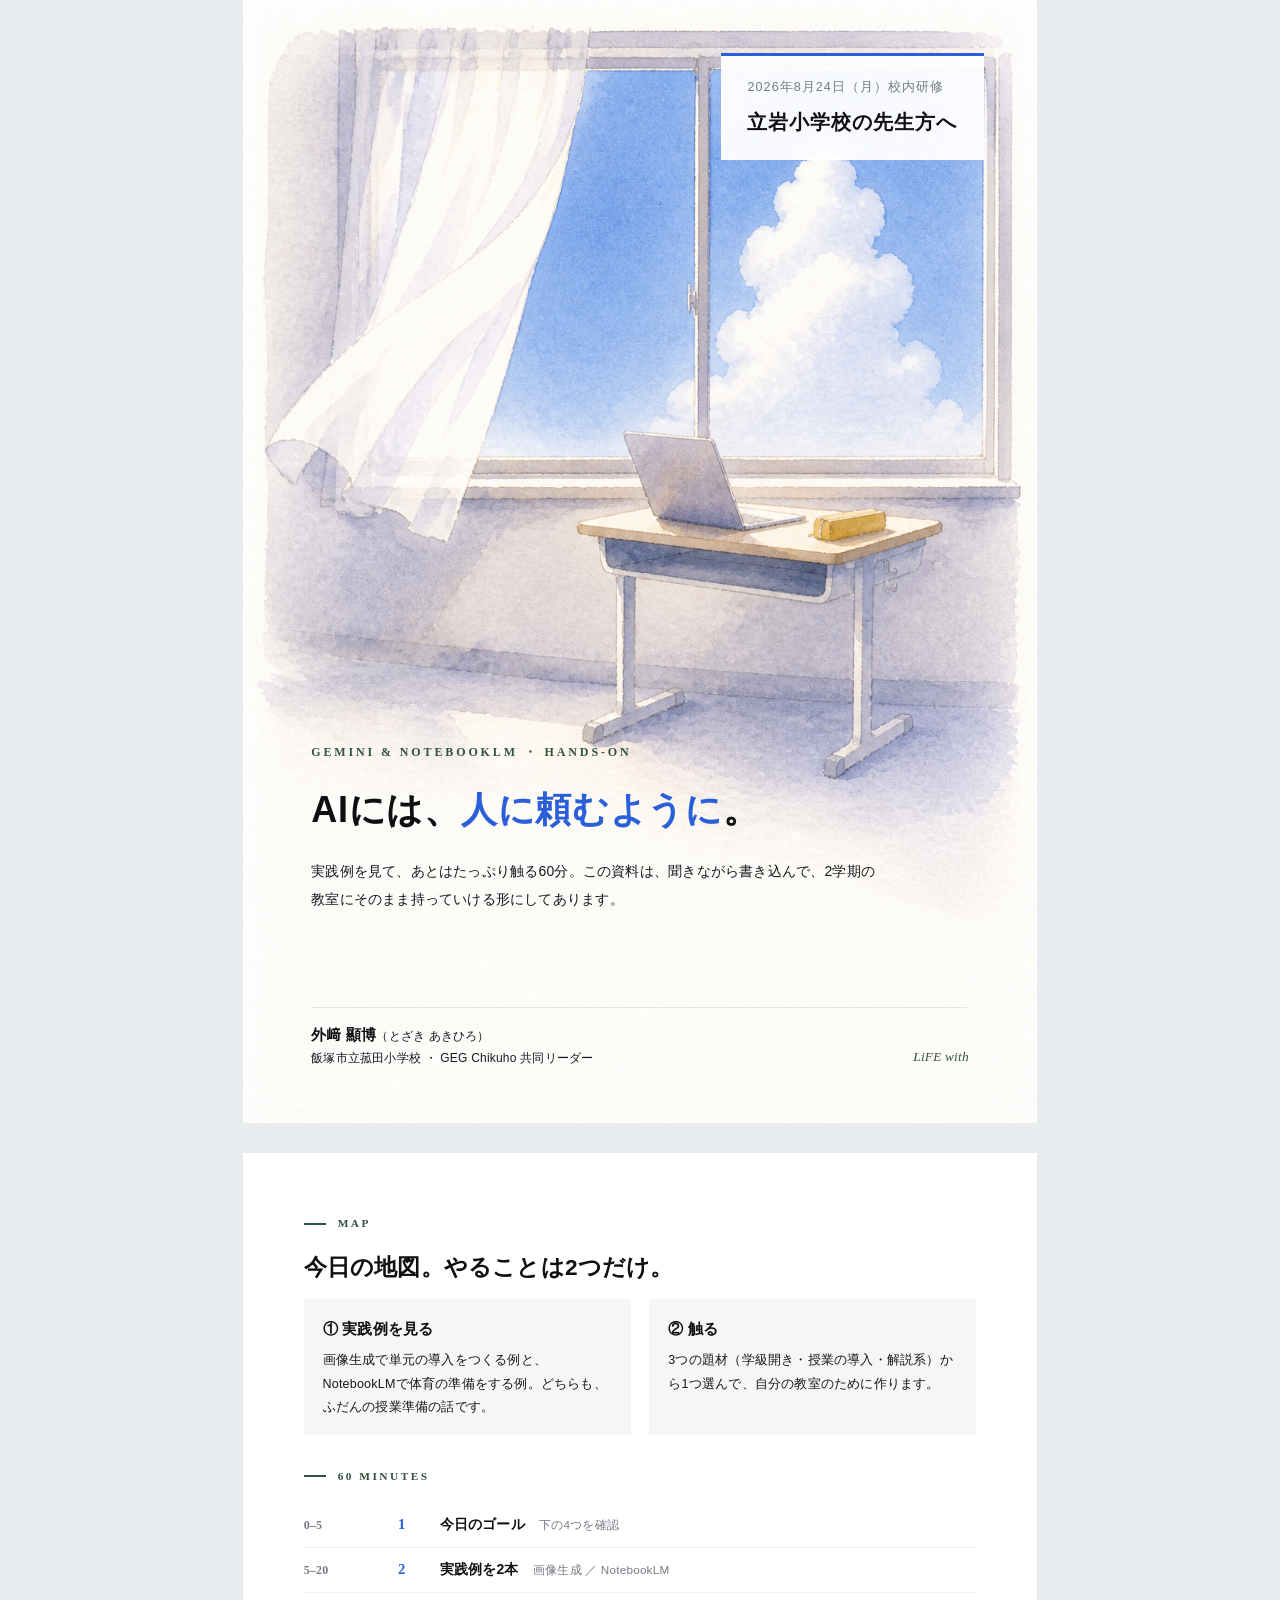
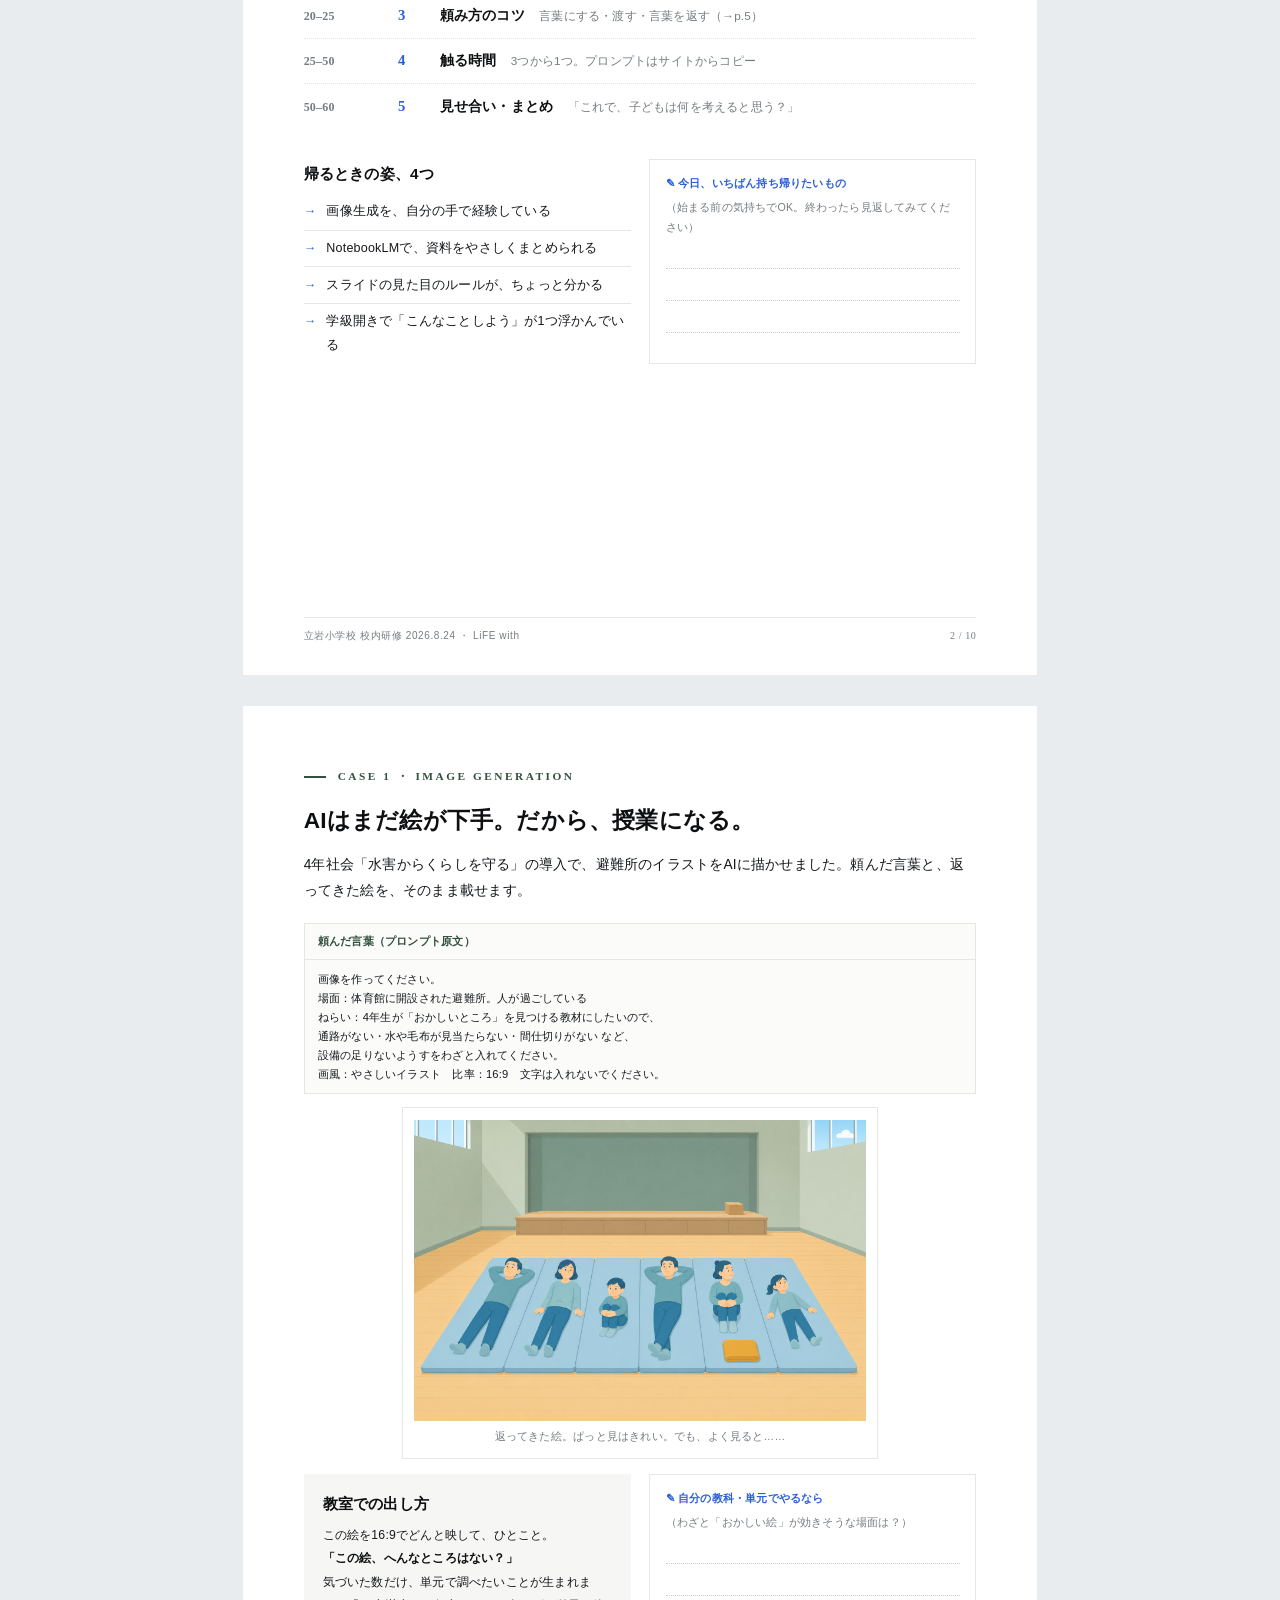
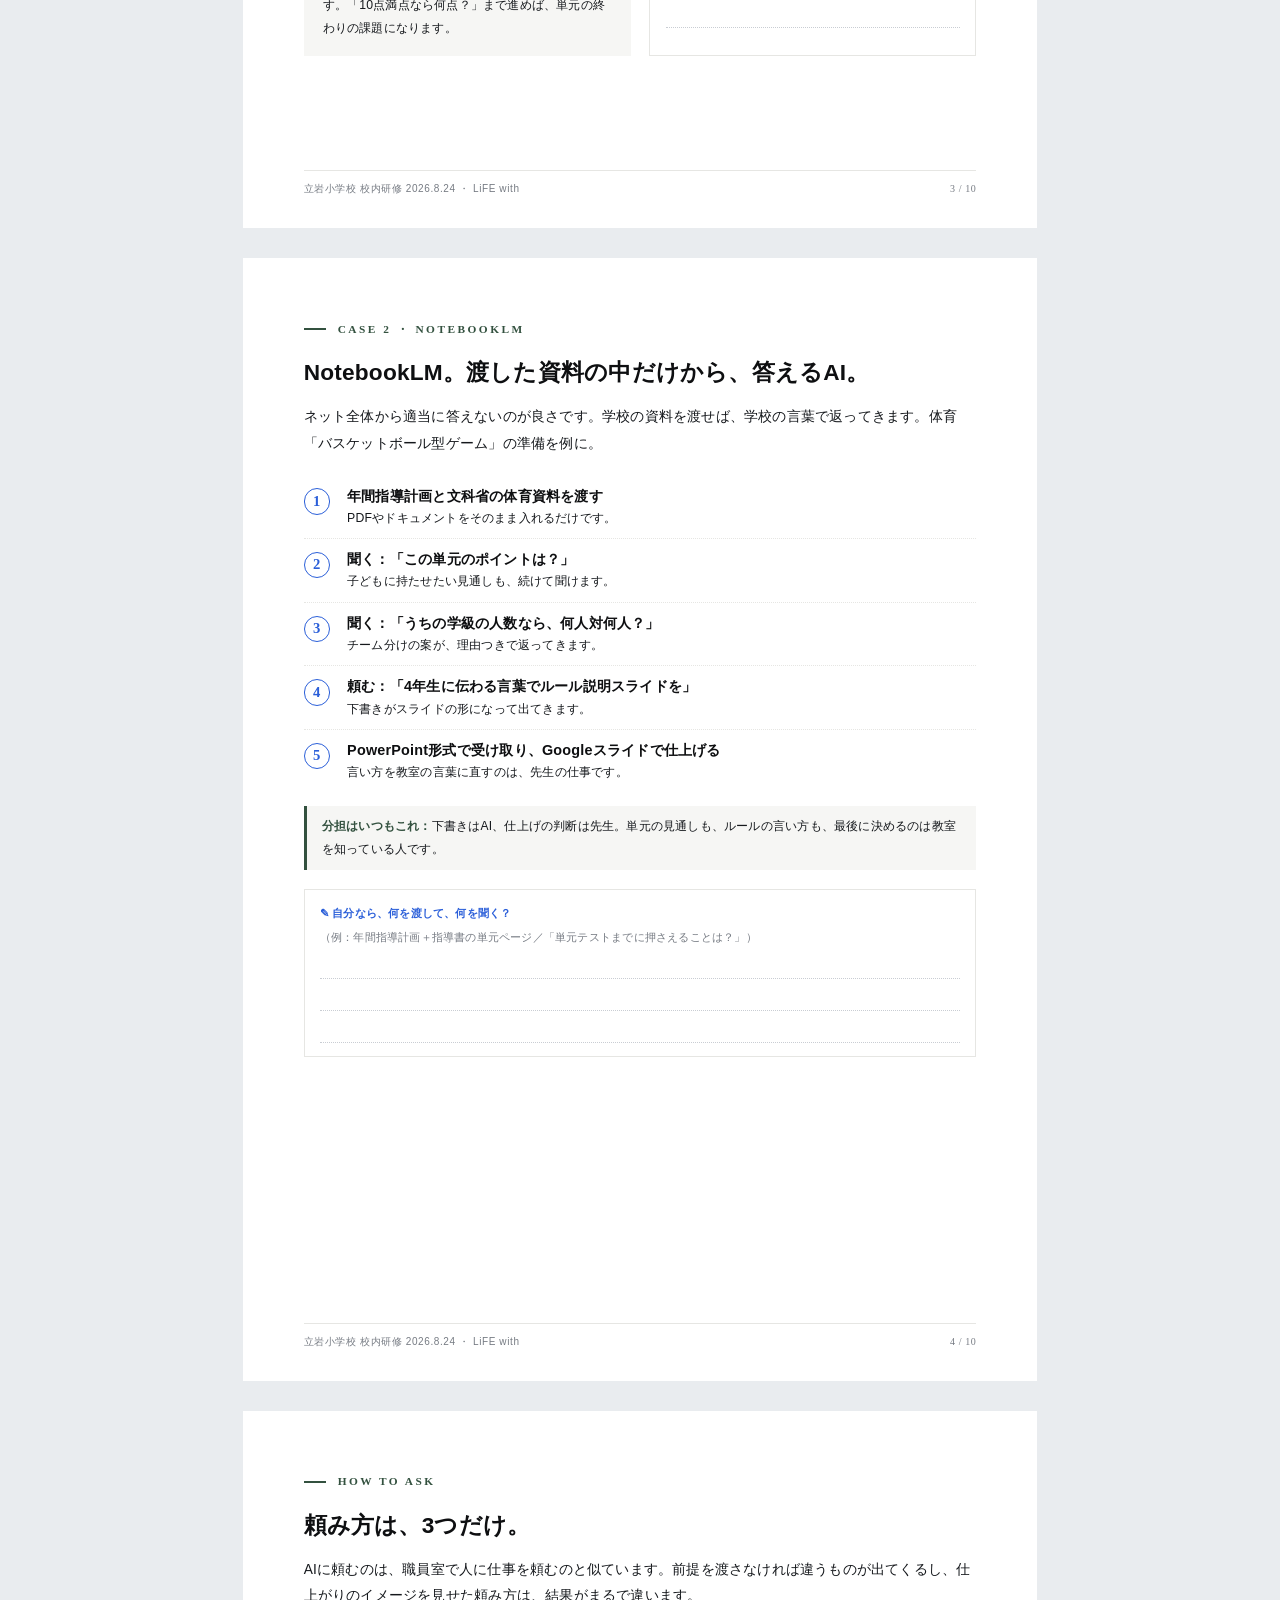
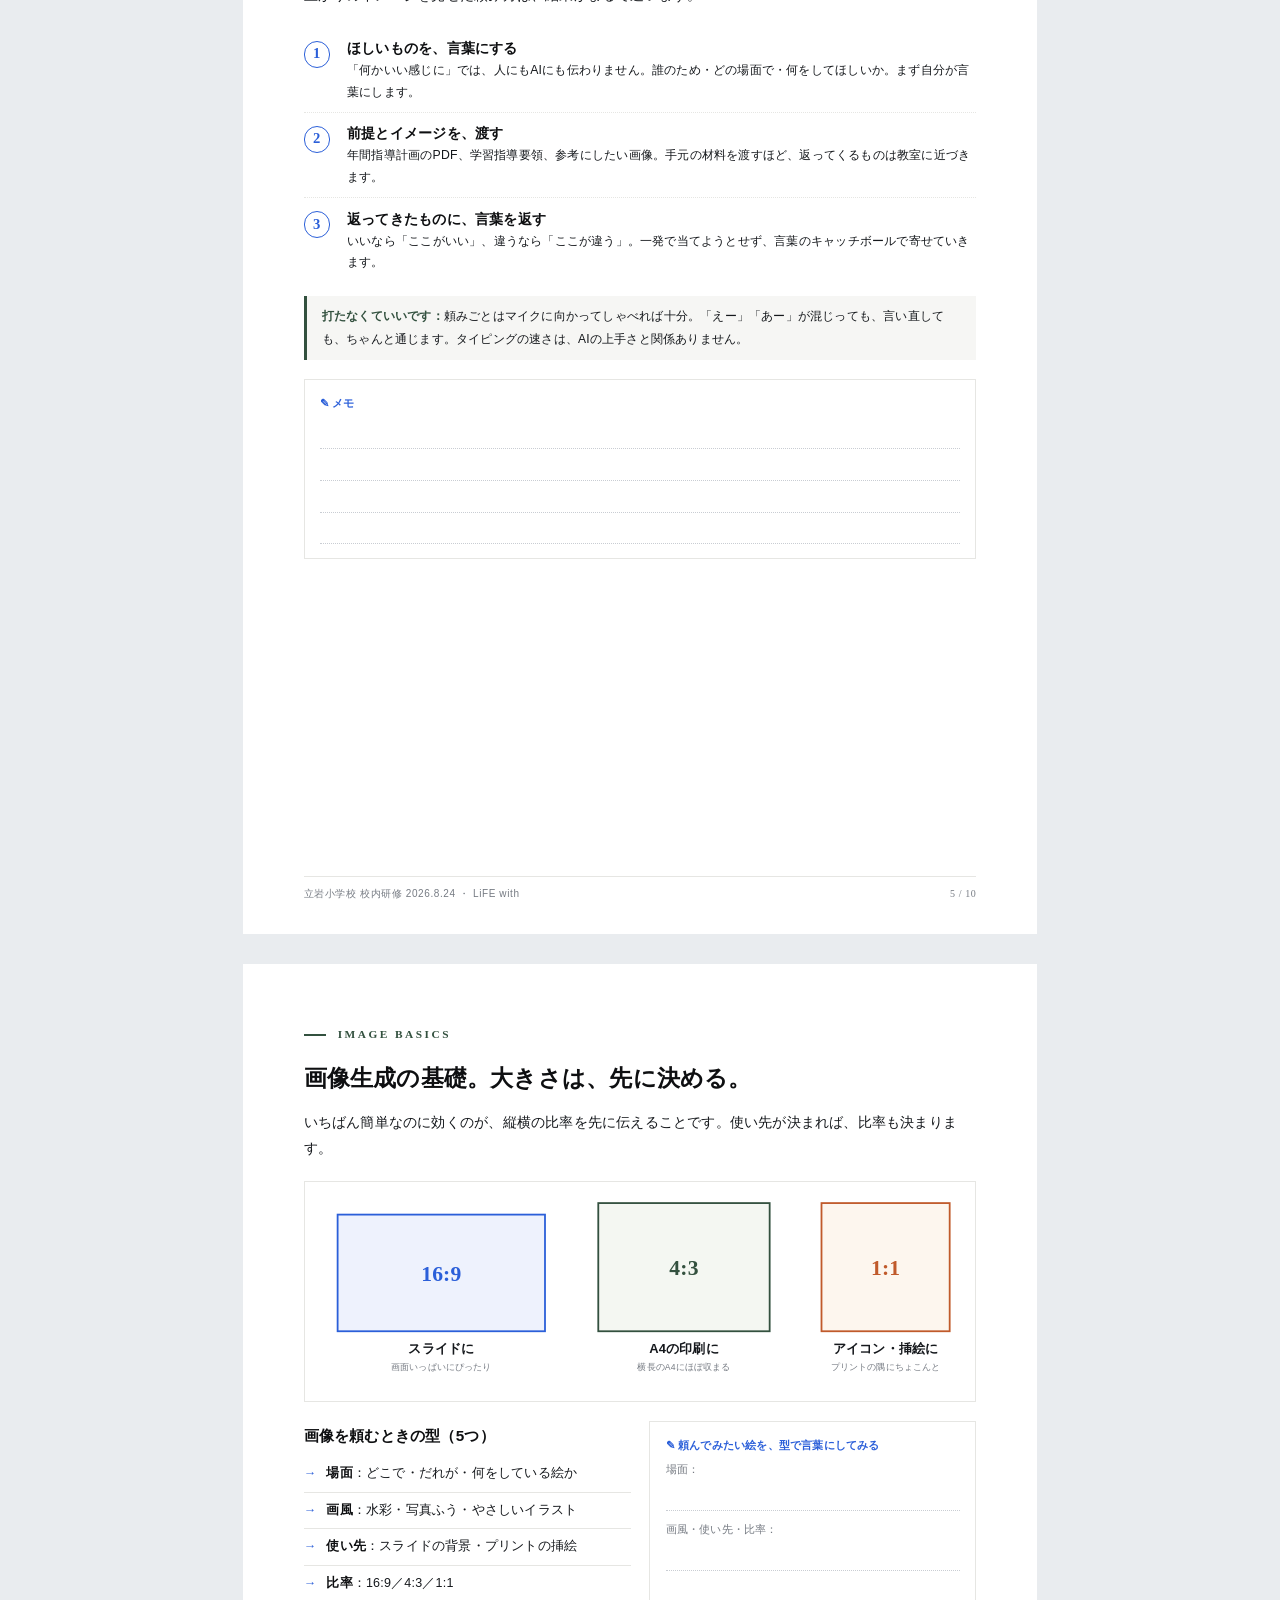
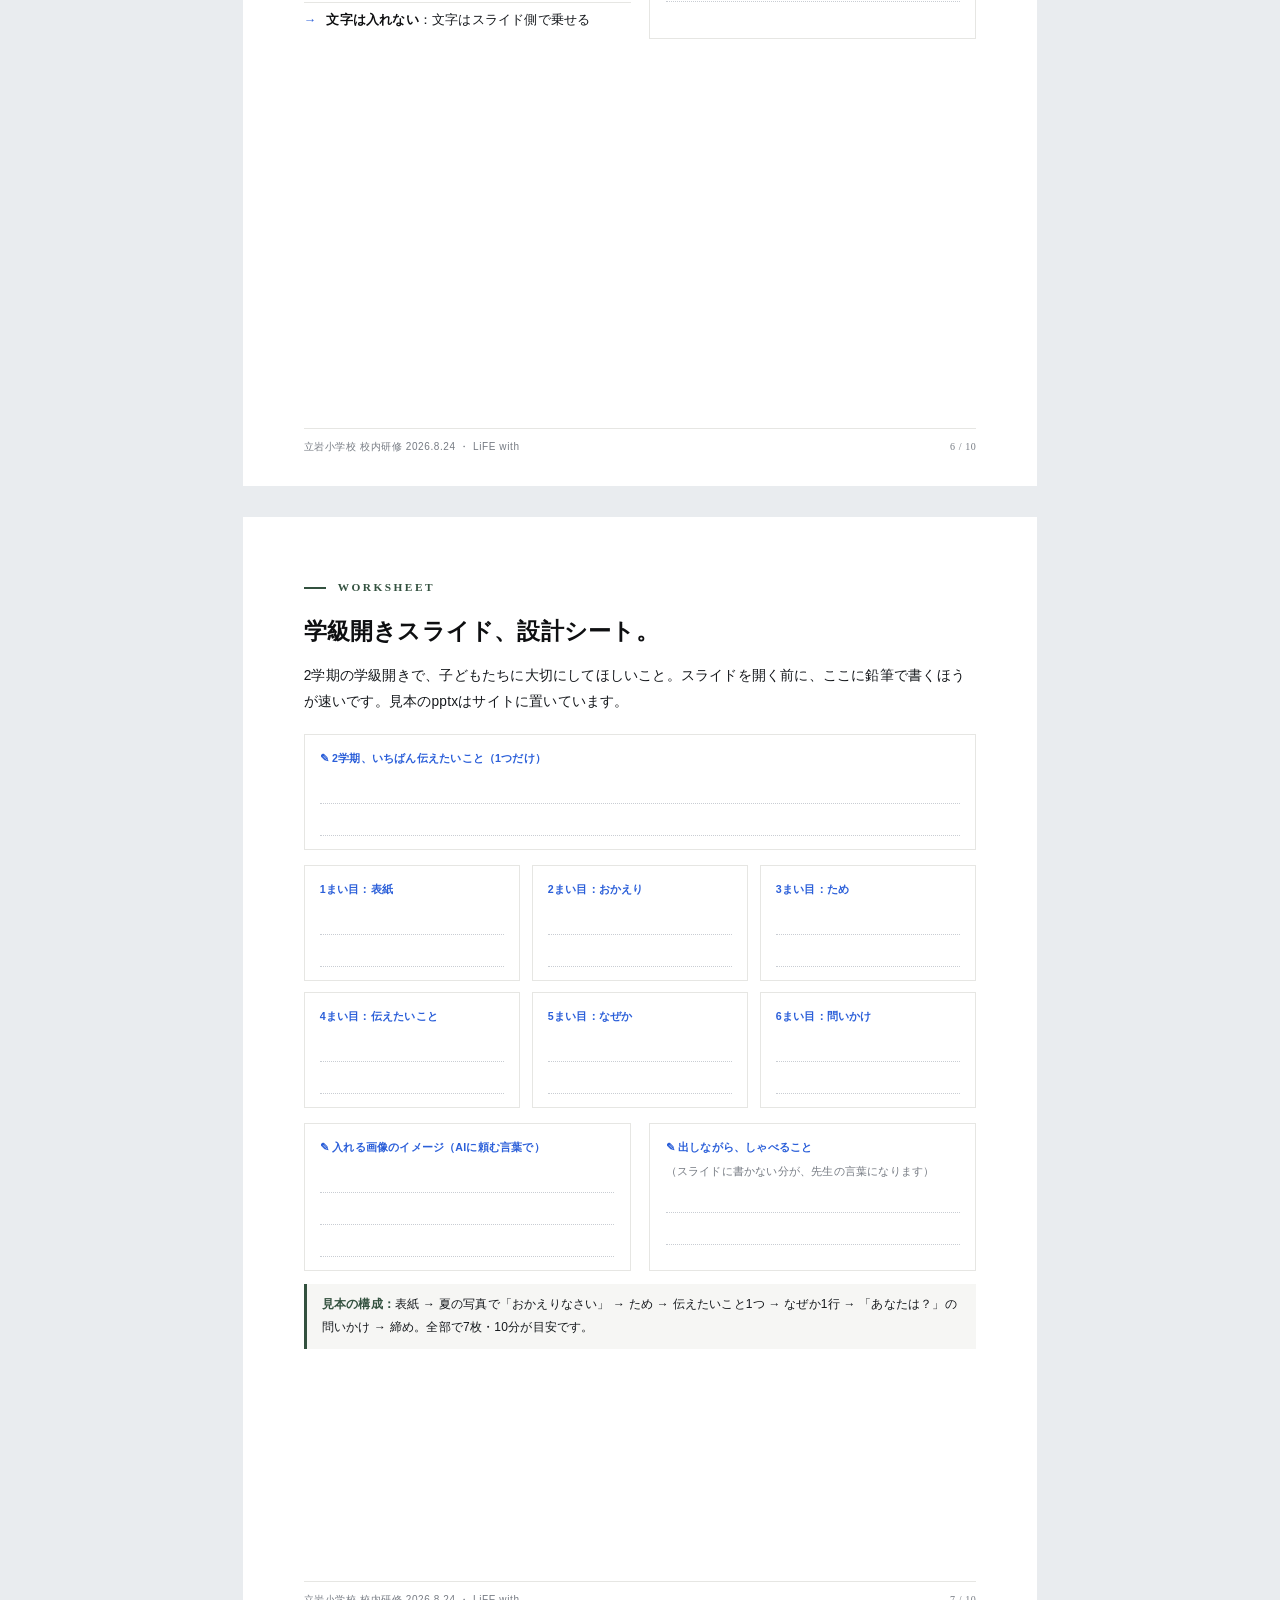
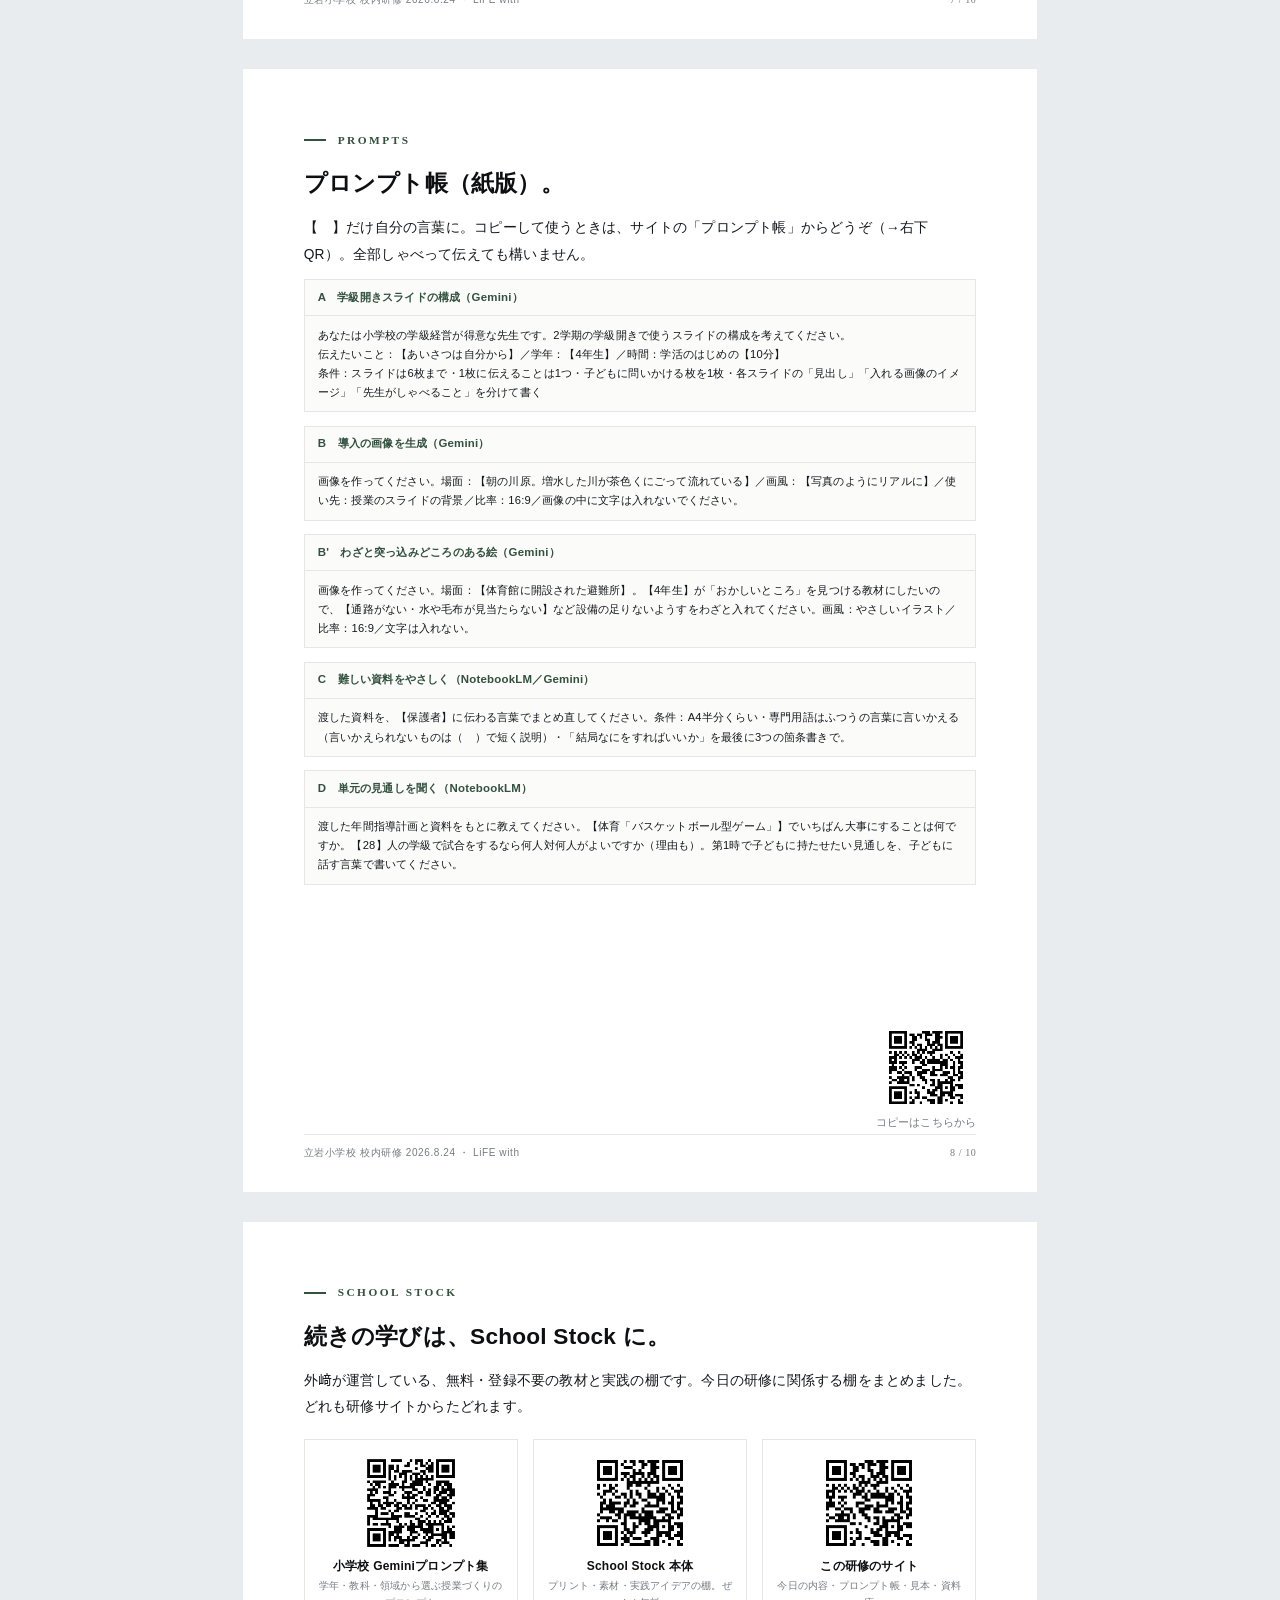
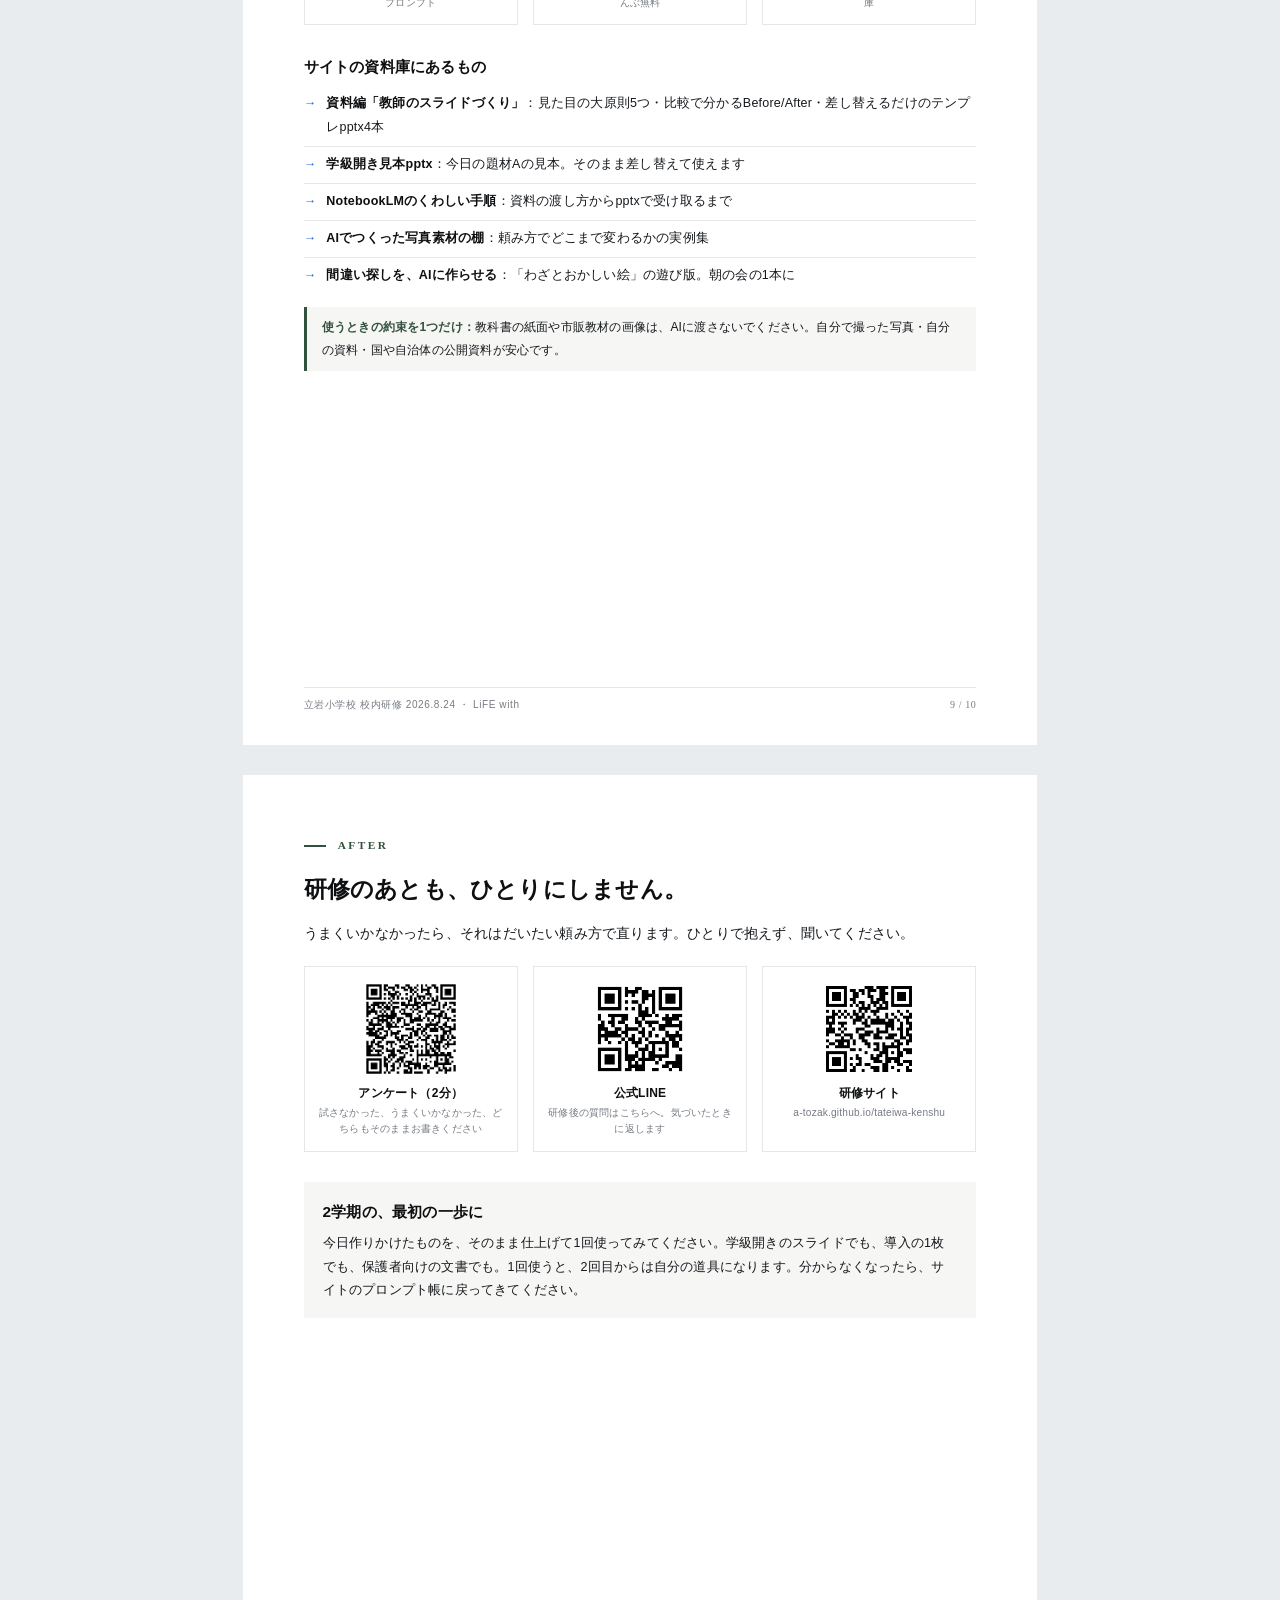
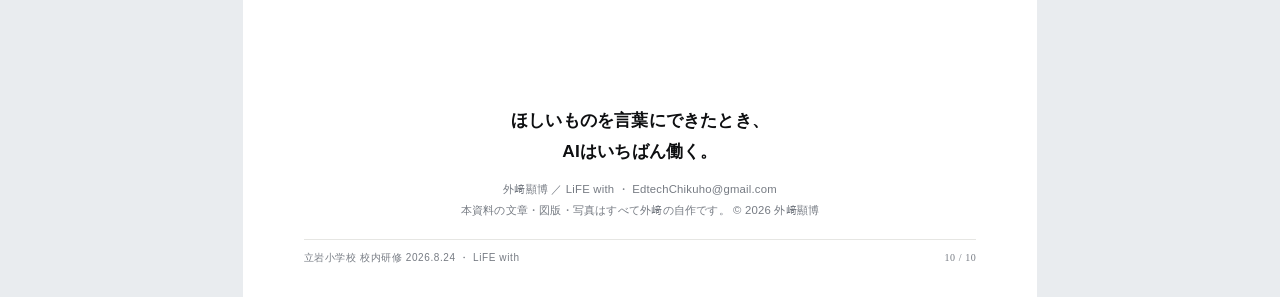
==== handout/index.html @ 6e24cf2b "8/24研修版に全面改訂：AIには人に頼むように（画像生成・NotebookLM・プロンプト帳・配布資料A4×10p・投影スライド。旧スライドづくり本編はslides/へ温存） Co-Authored" ====
<!doctype html>
<html lang="ja">
<head>
<meta charset="utf-8">
<title>配布資料｜立岩小学校 校内研修 2026.8.24</title>
<style>
/* 立岩小 8/24 研修 配布資料（A4縦・10p・カラー・書き込み型）
   トーン＝研修サイトと同じ（白・墨・青#2b5fd9・苔#33513f・Georgiaキッカー） */
:root{
  --ink:#15181c; --black:#0e0f11; --paper:#ffffff; --wash:#f6f6f4;
  --line:#e6e6e3; --sub:#767b83; --accent:#2b5fd9; --moss:#33513f; --ng:#c05a2b;
  --font-ja:"Hiragino Sans","Hiragino Kaku Gothic ProN","Noto Sans JP",sans-serif;
  --font-en:Georgia,"Times New Roman",serif;
}
*{margin:0;padding:0;box-sizing:border-box}
@page{ size:A4 portrait; margin:0 }
html,body{ background:#e9ecef }
body{ font-family:var(--font-ja); color:var(--ink); font-size:10.3pt; line-height:1.9;
  letter-spacing:.015em; -webkit-print-color-adjust:exact; print-color-adjust:exact }
img{display:block; max-width:100%}
.page{ width:210mm; height:297mm; background:var(--paper); position:relative; overflow:hidden;
  padding:16mm 16mm 18mm; margin:0 auto 8mm; page-break-after:always; break-after:page }
.page:last-child{ page-break-after:auto; margin-bottom:0 }
@media print{ html,body{background:#fff} .page{margin:0} }

.kicker{ font-family:var(--font-en); font-size:8.5pt; letter-spacing:.22em; text-transform:uppercase;
  color:var(--moss); font-weight:700; margin-bottom:4mm; display:flex; align-items:center; gap:3mm }
.kicker::before{ content:""; width:6mm; height:2px; background:var(--moss) }
h2{ font-size:17pt; line-height:1.5; color:var(--black); font-weight:800; margin-bottom:4mm }
h3{ font-size:11.5pt; color:var(--black); font-weight:800; margin-bottom:1.5mm }
.lead{ font-size:10.3pt; margin-bottom:5mm }
strong{ color:var(--black) }
.note{ font-size:8.2pt; color:var(--sub); line-height:1.7 }
.foot{ position:absolute; left:16mm; right:16mm; bottom:8mm; display:flex; justify-content:space-between;
  font-size:7.5pt; color:var(--sub); letter-spacing:.06em; border-top:1px solid var(--line); padding-top:2mm }
.foot .pno{ font-family:var(--font-en) }

.card{ background:var(--wash); padding:4mm 5mm }
.card.white{ background:#fff; border:1px solid var(--line) }
.grid2{ display:grid; grid-template-columns:1fr 1fr; gap:5mm }

/* 番号つき行 */
.mn{ display:grid; grid-template-columns:8mm 1fr; gap:3.5mm; padding:2.4mm 0; align-items:start }
.mn+.mn{ border-top:1px dotted var(--line) }
.mn .no{ font-family:var(--font-en); font-weight:700; font-size:11pt; color:var(--accent);
  border:1.5px solid var(--accent); border-radius:50%; width:7mm; height:7mm;
  display:flex; align-items:center; justify-content:center; margin-top:1mm }
.mn .ttl{ font-weight:800; font-size:10.8pt; color:var(--black); line-height:1.6 }
.mn p{ font-size:9.2pt; line-height:1.75 }

/* 書き込み欄 */
.write{ border:1.5px solid var(--line); background:#fff; padding:3.5mm 4mm; position:relative }
.write .wl{ font-size:8pt; font-weight:700; color:var(--accent); margin-bottom:1mm }
.write .lines{ display:block }
.write .lines i{ display:block; height:8.4mm; border-bottom:1px dotted #c9cdd3 }
.pencil{ font-size:8pt; color:var(--sub) }

/* 表紙 */
.cover{ padding:0 }
.cover .art{ position:absolute; top:0; left:0; width:210mm; height:297mm; object-fit:cover; object-position:top }
.cover .to{ position:absolute; top:14mm; right:14mm; background:rgba(255,255,255,.94);
  padding:5mm 7mm; border-top:3px solid var(--accent); text-align:left }
.cover .to .d{ font-size:9.5pt; color:var(--sub); letter-spacing:.08em }
.cover .to .n{ font-size:15pt; font-weight:800; color:var(--black); letter-spacing:.05em; margin-top:1mm }
.cover .body{ position:absolute; left:18mm; right:18mm; top:196mm }
.cover .cap{ font-family:var(--font-en); font-size:9pt; letter-spacing:.24em; text-transform:uppercase;
  color:var(--moss); font-weight:700; margin-bottom:5mm }
.cover h1{ font-size:27pt; line-height:1.55; font-weight:800; color:var(--black); letter-spacing:.02em }
.cover h1 .hl{ color:var(--accent) }
.cover .sub{ margin-top:5mm; font-size:10.5pt; line-height:2.0; max-width:150mm }
.cover .issuer{ position:absolute; left:18mm; right:18mm; bottom:14mm; display:flex;
  justify-content:space-between; align-items:flex-end; border-top:1px solid var(--line); padding-top:3.5mm }
.cover .issuer .who{ font-size:9pt; line-height:1.8 }
.cover .issuer .who b{ font-size:11pt; color:var(--black) }
.cover .issuer .lw{ font-family:var(--font-en); font-style:italic; color:var(--moss); font-size:10pt }

/* 進行表 */
.timeline{ margin-top:4mm }
.tl{ display:grid; grid-template-columns:22mm 8mm 1fr; gap:3mm; padding:2.2mm 0; align-items:baseline }
.tl+.tl{ border-top:1px dotted var(--line) }
.tl .t{ font-family:var(--font-en); font-size:9pt; color:var(--sub); font-weight:700 }
.tl .n{ font-family:var(--font-en); font-size:11pt; color:var(--accent); font-weight:700 }
.tl .b .h{ font-weight:800; font-size:10.5pt; color:var(--black) }
.tl .b .s{ font-size:8.8pt; color:var(--sub) }

/* プロンプト（紙版） */
.pr{ border:1px solid var(--line); background:#fbfbfa; margin-bottom:3.5mm }
.pr .ph{ padding:1.8mm 3.5mm; border-bottom:1px solid var(--line); font-size:8.6pt; font-weight:800; color:var(--moss) }
.pr pre{ font-family:var(--font-ja); font-size:8.4pt; line-height:1.7; padding:2.5mm 3.5mm;
  white-space:pre-wrap; word-break:break-word; color:var(--ink) }

/* QRカード */
.qrgrid{ display:grid; grid-template-columns:repeat(3,1fr); gap:4mm }
.qr{ border:1px solid var(--line); padding:3.5mm; text-align:center }
.qr img{ width:26mm; height:26mm; margin:0 auto 1.5mm }
.qr .t{ font-weight:800; font-size:9pt; color:var(--black); line-height:1.5 }
.qr .s{ font-size:7.6pt; color:var(--sub); line-height:1.6; margin-top:.8mm }
.qr .u{ font-size:6.6pt; color:#9aa2ab; margin-top:1mm; word-break:break-all; letter-spacing:0 }

/* 図版枠 */
.fig{ border:1px solid var(--line); padding:3mm; background:#fff }
.fig img{ width:100% }
.fig .cap{ font-size:8pt; color:var(--sub); margin-top:1.5mm; text-align:center }
.tip{ margin-top:3.5mm; padding:2.5mm 4mm; background:var(--wash); border-left:3px solid var(--moss); font-size:9pt }
.tip b{ color:var(--moss) }
ul.uses{ list-style:none; margin-top:1mm }
ul.uses li{ padding:1.6mm 0 1.6mm 6mm; position:relative; font-size:9.4pt; border-bottom:1px solid var(--line) }
ul.uses li:last-child{ border-bottom:none }
ul.uses li::before{ content:"→"; position:absolute; left:0; color:var(--accent); font-weight:700 }
</style>
</head>
<body>

<!-- ===== p1 表紙 ===== -->
<div class="page cover">
  <img class="art" src="img/hyoshi_madobe_natsu.png" alt="">
  <div class="to">
    <div class="d">2026年8月24日（月）校内研修</div>
    <div class="n">立岩小学校の先生方へ</div>
  </div>
  <div class="body">
    <div class="cap">Gemini &amp; NotebookLM ・ Hands-on</div>
    <h1>AIには、<span class="hl">人に頼むように</span>。</h1>
    <p class="sub">実践例を見て、あとはたっぷり触る60分。この資料は、聞きながら書き込んで、2学期の教室にそのまま持っていける形にしてあります。</p>
  </div>
  <div class="issuer">
    <div class="who"><b>外﨑 顯博</b>（とざき あきひろ）<br>飯塚市立菰田小学校 ・ GEG Chikuho 共同リーダー</div>
    <div class="lw">LiFE with</div>
  </div>
</div>

<!-- ===== p2 今日の地図 ===== -->
<div class="page">
  <div class="kicker">Map</div>
  <h2>今日の地図。やることは2つだけ。</h2>
  <div class="grid2">
    <div class="card">
      <h3>① 実践例を見る</h3>
      <p style="font-size:9.4pt">画像生成で単元の導入をつくる例と、NotebookLMで体育の準備をする例。どちらも、ふだんの授業準備の話です。</p>
    </div>
    <div class="card">
      <h3>② 触る</h3>
      <p style="font-size:9.4pt">3つの題材（学級開き・授業の導入・解説系）から1つ選んで、自分の教室のために作ります。</p>
    </div>
  </div>

  <div class="kicker" style="margin-top:8mm">60 minutes</div>
  <div class="timeline">
    <div class="tl"><div class="t">0–5</div><div class="n">1</div><div class="b"><span class="h">今日のゴール</span>　<span class="s">下の4つを確認</span></div></div>
    <div class="tl"><div class="t">5–20</div><div class="n">2</div><div class="b"><span class="h">実践例を2本</span>　<span class="s">画像生成 ／ NotebookLM</span></div></div>
    <div class="tl"><div class="t">20–25</div><div class="n">3</div><div class="b"><span class="h">頼み方のコツ</span>　<span class="s">言葉にする・渡す・言葉を返す（→p.5）</span></div></div>
    <div class="tl"><div class="t">25–50</div><div class="n">4</div><div class="b"><span class="h">触る時間</span>　<span class="s">3つから1つ。プロンプトはサイトからコピー</span></div></div>
    <div class="tl"><div class="t">50–60</div><div class="n">5</div><div class="b"><span class="h">見せ合い・まとめ</span>　<span class="s">「これで、子どもは何を考えると思う？」</span></div></div>
  </div>

  <div class="grid2" style="margin-top:8mm">
    <div>
      <h3>帰るときの姿、4つ</h3>
      <ul class="uses">
        <li>画像生成を、自分の手で経験している</li>
        <li>NotebookLMで、資料をやさしくまとめられる</li>
        <li>スライドの見た目のルールが、ちょっと分かる</li>
        <li>学級開きで「こんなことしよう」が1つ浮かんでいる</li>
      </ul>
    </div>
    <div class="write">
      <div class="wl">✎ 今日、いちばん持ち帰りたいもの</div>
      <p class="pencil">（始まる前の気持ちでOK。終わったら見返してみてください）</p>
      <span class="lines"><i></i><i></i><i></i></span>
    </div>
  </div>
  <div class="foot"><span>立岩小学校 校内研修 2026.8.24 ・ LiFE with</span><span class="pno">2 / 10</span></div>
</div>

<!-- ===== p3 実践事例① ===== -->
<div class="page">
  <div class="kicker">Case 1 ・ Image generation</div>
  <h2>AIはまだ絵が下手。だから、授業になる。</h2>
  <p class="lead">4年社会「水害からくらしを守る」の導入で、避難所のイラストをAIに描かせました。頼んだ言葉と、返ってきた絵を、そのまま載せます。</p>

  <div class="pr">
    <div class="ph">頼んだ言葉（プロンプト原文）</div>
    <pre>画像を作ってください。
場面：体育館に開設された避難所。人が過ごしている
ねらい：4年生が「おかしいところ」を見つける教材にしたいので、
通路がない・水や毛布が見当たらない・間仕切りがない など、
設備の足りないようすをわざと入れてください。
画風：やさしいイラスト　比率：16:9　文字は入れないでください。</pre>
  </div>

  <div class="fig" style="max-width:126mm; margin:0 auto">
    <img src="img/hinanjo_demo.png" alt="設備の足りない避難所のイラスト">
    <div class="cap">返ってきた絵。ぱっと見はきれい。でも、よく見ると……</div>
  </div>

  <div class="grid2" style="margin-top:4mm">
    <div class="card">
      <h3>教室での出し方</h3>
      <p style="font-size:9.2pt">この絵を16:9でどんと映して、ひとこと。<br><strong>「この絵、へんなところはない？」</strong><br>気づいた数だけ、単元で調べたいことが生まれます。「10点満点なら何点？」まで進めば、単元の終わりの課題になります。</p>
    </div>
    <div class="write">
      <div class="wl">✎ 自分の教科・単元でやるなら</div>
      <p class="pencil">（わざと「おかしい絵」が効きそうな場面は？）</p>
      <span class="lines"><i></i><i></i><i></i></span>
    </div>
  </div>
  <div class="foot"><span>立岩小学校 校内研修 2026.8.24 ・ LiFE with</span><span class="pno">3 / 10</span></div>
</div>

<!-- ===== p4 実践事例② ===== -->
<div class="page">
  <div class="kicker">Case 2 ・ NotebookLM</div>
  <h2>NotebookLM。渡した資料の中だけから、答えるAI。</h2>
  <p class="lead">ネット全体から適当に答えないのが良さです。学校の資料を渡せば、学校の言葉で返ってきます。体育「バスケットボール型ゲーム」の準備を例に。</p>

  <div class="mn"><div class="no">1</div><div><div class="ttl">年間指導計画と文科省の体育資料を渡す</div><p>PDFやドキュメントをそのまま入れるだけです。</p></div></div>
  <div class="mn"><div class="no">2</div><div><div class="ttl">聞く：「この単元のポイントは？」</div><p>子どもに持たせたい見通しも、続けて聞けます。</p></div></div>
  <div class="mn"><div class="no">3</div><div><div class="ttl">聞く：「うちの学級の人数なら、何人対何人？」</div><p>チーム分けの案が、理由つきで返ってきます。</p></div></div>
  <div class="mn"><div class="no">4</div><div><div class="ttl">頼む：「4年生に伝わる言葉でルール説明スライドを」</div><p>下書きがスライドの形になって出てきます。</p></div></div>
  <div class="mn"><div class="no">5</div><div><div class="ttl">PowerPoint形式で受け取り、Googleスライドで仕上げる</div><p>言い方を教室の言葉に直すのは、先生の仕事です。</p></div></div>

  <div class="tip"><b>分担はいつもこれ：</b>下書きはAI、仕上げの判断は先生。単元の見通しも、ルールの言い方も、最後に決めるのは教室を知っている人です。</div>

  <div class="write" style="margin-top:5mm">
    <div class="wl">✎ 自分なら、何を渡して、何を聞く？</div>
    <p class="pencil">（例：年間指導計画＋指導書の単元ページ／「単元テストまでに押さえることは？」）</p>
    <span class="lines"><i></i><i></i><i></i></span>
  </div>
  <div class="foot"><span>立岩小学校 校内研修 2026.8.24 ・ LiFE with</span><span class="pno">4 / 10</span></div>
</div>

<!-- ===== p5 頼み方 ===== -->
<div class="page">
  <div class="kicker">How to ask</div>
  <h2>頼み方は、3つだけ。</h2>
  <p class="lead">AIに頼むのは、職員室で人に仕事を頼むのと似ています。前提を渡さなければ違うものが出てくるし、仕上がりのイメージを見せた頼み方は、結果がまるで違います。</p>

  <div class="mn"><div class="no">1</div><div><div class="ttl">ほしいものを、言葉にする</div><p>「何かいい感じに」では、人にもAIにも伝わりません。誰のため・どの場面で・何をしてほしいか。まず自分が言葉にします。</p></div></div>
  <div class="mn"><div class="no">2</div><div><div class="ttl">前提とイメージを、渡す</div><p>年間指導計画のPDF、学習指導要領、参考にしたい画像。手元の材料を渡すほど、返ってくるものは教室に近づきます。</p></div></div>
  <div class="mn"><div class="no">3</div><div><div class="ttl">返ってきたものに、言葉を返す</div><p>いいなら「ここがいい」、違うなら「ここが違う」。一発で当てようとせず、言葉のキャッチボールで寄せていきます。</p></div></div>

  <div class="tip"><b>打たなくていいです：</b>頼みごとはマイクに向かってしゃべれば十分。「えー」「あー」が混じっても、言い直しても、ちゃんと通じます。タイピングの速さは、AIの上手さと関係ありません。</div>

  <div class="write" style="margin-top:5mm">
    <div class="wl">✎ メモ</div>
    <span class="lines"><i></i><i></i><i></i><i></i></span>
  </div>
  <div class="foot"><span>立岩小学校 校内研修 2026.8.24 ・ LiFE with</span><span class="pno">5 / 10</span></div>
</div>

<!-- ===== p6 画像生成の基礎 ===== -->
<div class="page">
  <div class="kicker">Image basics</div>
  <h2>画像生成の基礎。大きさは、先に決める。</h2>
  <p class="lead">いちばん簡単なのに効くのが、縦横の比率を先に伝えることです。使い先が決まれば、比率も決まります。</p>

  <div class="fig">
    <svg viewBox="0 0 900 260" xmlns="http://www.w3.org/2000/svg" style="width:100%">
      <g>
        <rect x="30" y="30" width="288" height="162" fill="#eef2fd" stroke="#2b5fd9" stroke-width="2.5"/>
        <text x="174" y="122" font-size="30" fill="#2b5fd9" text-anchor="middle" font-family="Georgia" font-weight="bold">16:9</text>
        <text x="174" y="222" font-size="18" fill="#15181c" text-anchor="middle" font-weight="bold">スライドに</text>
        <text x="174" y="246" font-size="12" fill="#767b83" text-anchor="middle">画面いっぱいにぴったり</text>
      </g>
      <g>
        <rect x="392" y="14" width="238" height="178" fill="#f4f7f2" stroke="#33513f" stroke-width="2.5"/>
        <text x="511" y="114" font-size="30" fill="#33513f" text-anchor="middle" font-family="Georgia" font-weight="bold">4:3</text>
        <text x="511" y="222" font-size="18" fill="#15181c" text-anchor="middle" font-weight="bold">A4の印刷に</text>
        <text x="511" y="246" font-size="12" fill="#767b83" text-anchor="middle">横長のA4にほぼ収まる</text>
      </g>
      <g>
        <rect x="702" y="14" width="178" height="178" fill="#fdf6ee" stroke="#c05a2b" stroke-width="2.5"/>
        <text x="791" y="114" font-size="30" fill="#c05a2b" text-anchor="middle" font-family="Georgia" font-weight="bold">1:1</text>
        <text x="791" y="222" font-size="18" fill="#15181c" text-anchor="middle" font-weight="bold">アイコン・挿絵に</text>
        <text x="791" y="246" font-size="12" fill="#767b83" text-anchor="middle">プリントの隅にちょこんと</text>
      </g>
    </svg>
  </div>

  <div class="grid2" style="margin-top:5mm">
    <div>
      <h3>画像を頼むときの型（5つ）</h3>
      <ul class="uses">
        <li><strong>場面</strong>：どこで・だれが・何をしている絵か</li>
        <li><strong>画風</strong>：水彩・写真ふう・やさしいイラスト</li>
        <li><strong>使い先</strong>：スライドの背景・プリントの挿絵</li>
        <li><strong>比率</strong>：16:9／4:3／1:1</li>
        <li><strong>文字は入れない</strong>：文字はスライド側で乗せる</li>
      </ul>
    </div>
    <div class="write">
      <div class="wl">✎ 頼んでみたい絵を、型で言葉にしてみる</div>
      <p class="pencil">場面：</p>
      <span class="lines"><i></i></span>
      <p class="pencil" style="margin-top:2mm">画風・使い先・比率：</p>
      <span class="lines"><i></i><i></i></span>
    </div>
  </div>
  <div class="foot"><span>立岩小学校 校内研修 2026.8.24 ・ LiFE with</span><span class="pno">6 / 10</span></div>
</div>

<!-- ===== p7 学級開き設計シート ===== -->
<div class="page">
  <div class="kicker">Worksheet</div>
  <h2>学級開きスライド、設計シート。</h2>
  <p class="lead">2学期の学級開きで、子どもたちに大切にしてほしいこと。スライドを開く前に、ここに鉛筆で書くほうが速いです。見本のpptxはサイトに置いています。</p>

  <div class="write">
    <div class="wl">✎ 2学期、いちばん伝えたいこと（1つだけ）</div>
    <span class="lines"><i></i><i></i></span>
  </div>

  <div class="grid2" style="margin-top:4mm; grid-template-columns:1fr 1fr 1fr; display:grid; gap:3mm">
    <div class="write"><div class="wl">1まい目：表紙</div><span class="lines"><i></i><i></i></span></div>
    <div class="write"><div class="wl">2まい目：おかえり</div><span class="lines"><i></i><i></i></span></div>
    <div class="write"><div class="wl">3まい目：ため</div><span class="lines"><i></i><i></i></span></div>
    <div class="write"><div class="wl">4まい目：伝えたいこと</div><span class="lines"><i></i><i></i></span></div>
    <div class="write"><div class="wl">5まい目：なぜか</div><span class="lines"><i></i><i></i></span></div>
    <div class="write"><div class="wl">6まい目：問いかけ</div><span class="lines"><i></i><i></i></span></div>
  </div>

  <div class="grid2" style="margin-top:4mm">
    <div class="write">
      <div class="wl">✎ 入れる画像のイメージ（AIに頼む言葉で）</div>
      <span class="lines"><i></i><i></i><i></i></span>
    </div>
    <div class="write">
      <div class="wl">✎ 出しながら、しゃべること</div>
      <p class="pencil">（スライドに書かない分が、先生の言葉になります）</p>
      <span class="lines"><i></i><i></i></span>
    </div>
  </div>
  <div class="tip"><b>見本の構成：</b>表紙 → 夏の写真で「おかえりなさい」 → ため → 伝えたいこと1つ → なぜか1行 → 「あなたは？」の問いかけ → 締め。全部で7枚・10分が目安です。</div>
  <div class="foot"><span>立岩小学校 校内研修 2026.8.24 ・ LiFE with</span><span class="pno">7 / 10</span></div>
</div>

<!-- ===== p8 プロンプト帳 ===== -->
<div class="page">
  <div class="kicker">Prompts</div>
  <h2>プロンプト帳（紙版）。</h2>
  <p class="lead" style="margin-bottom:3mm">【　】だけ自分の言葉に。コピーして使うときは、サイトの「プロンプト帳」からどうぞ（→右下QR）。全部しゃべって伝えても構いません。</p>

  <div class="pr"><div class="ph">A　学級開きスライドの構成（Gemini）</div>
  <pre>あなたは小学校の学級経営が得意な先生です。2学期の学級開きで使うスライドの構成を考えてください。
伝えたいこと：【あいさつは自分から】／学年：【4年生】／時間：学活のはじめの【10分】
条件：スライドは6枚まで・1枚に伝えることは1つ・子どもに問いかける枚を1枚・各スライドの「見出し」「入れる画像のイメージ」「先生がしゃべること」を分けて書く</pre></div>

  <div class="pr"><div class="ph">B　導入の画像を生成（Gemini）</div>
  <pre>画像を作ってください。場面：【朝の川原。増水した川が茶色くにごって流れている】／画風：【写真のようにリアルに】／使い先：授業のスライドの背景／比率：16:9／画像の中に文字は入れないでください。</pre></div>

  <div class="pr"><div class="ph">B'　わざと突っ込みどころのある絵（Gemini）</div>
  <pre>画像を作ってください。場面：【体育館に開設された避難所】。【4年生】が「おかしいところ」を見つける教材にしたいので、【通路がない・水や毛布が見当たらない】など設備の足りないようすをわざと入れてください。画風：やさしいイラスト／比率：16:9／文字は入れない。</pre></div>

  <div class="pr"><div class="ph">C　難しい資料をやさしく（NotebookLM／Gemini）</div>
  <pre>渡した資料を、【保護者】に伝わる言葉でまとめ直してください。条件：A4半分くらい・専門用語はふつうの言葉に言いかえる（言いかえられないものは（　）で短く説明）・「結局なにをすればいいか」を最後に3つの箇条書きで。</pre></div>

  <div class="pr"><div class="ph">D　単元の見通しを聞く（NotebookLM）</div>
  <pre>渡した年間指導計画と資料をもとに教えてください。【体育「バスケットボール型ゲーム」】でいちばん大事にすることは何ですか。【28】人の学級で試合をするなら何人対何人がよいですか（理由も）。第1時で子どもに持たせたい見通しを、子どもに話す言葉で書いてください。</pre></div>

  <div style="position:absolute; right:16mm; bottom:16mm; text-align:center">
    <img src="qr/site.png" alt="研修サイトQR" style="width:22mm; height:22mm; margin:0 auto 1mm">
    <div class="note">コピーはこちらから</div>
  </div>
  <div class="foot"><span>立岩小学校 校内研修 2026.8.24 ・ LiFE with</span><span class="pno">8 / 10</span></div>
</div>

<!-- ===== p9 School Stock ===== -->
<div class="page">
  <div class="kicker">School Stock</div>
  <h2>続きの学びは、School Stock に。</h2>
  <p class="lead">外﨑が運営している、無料・登録不要の教材と実践の棚です。今日の研修に関係する棚をまとめました。どれも研修サイトからたどれます。</p>

  <div class="qrgrid">
    <div class="qr"><img src="qr/prompts_es.png" alt=""><div class="t">小学校 Geminiプロンプト集</div><div class="s">学年・教科・領域から選ぶ授業づくりのプロンプト</div></div>
    <div class="qr"><img src="qr/schoolstock.png" alt=""><div class="t">School Stock 本体</div><div class="s">プリント・素材・実践アイデアの棚。ぜんぶ無料</div></div>
    <div class="qr"><img src="qr/site.png" alt=""><div class="t">この研修のサイト</div><div class="s">今日の内容・プロンプト帳・見本・資料庫</div></div>
  </div>

  <h3 style="margin-top:7mm">サイトの資料庫にあるもの</h3>
  <ul class="uses">
    <li><strong>資料編「教師のスライドづくり」</strong>：見た目の大原則5つ・比較で分かるBefore/After・差し替えるだけのテンプレpptx4本</li>
    <li><strong>学級開き見本pptx</strong>：今日の題材Aの見本。そのまま差し替えて使えます</li>
    <li><strong>NotebookLMのくわしい手順</strong>：資料の渡し方からpptxで受け取るまで</li>
    <li><strong>AIでつくった写真素材の棚</strong>：頼み方でどこまで変わるかの実例集</li>
    <li><strong>間違い探しを、AIに作らせる</strong>：「わざとおかしい絵」の遊び版。朝の会の1本に</li>
  </ul>

  <div class="tip"><b>使うときの約束を1つだけ：</b>教科書の紙面や市販教材の画像は、AIに渡さないでください。自分で撮った写真・自分の資料・国や自治体の公開資料が安心です。</div>
  <div class="foot"><span>立岩小学校 校内研修 2026.8.24 ・ LiFE with</span><span class="pno">9 / 10</span></div>
</div>

<!-- ===== p10 うら表紙 ===== -->
<div class="page">
  <div class="kicker">After</div>
  <h2>研修のあとも、ひとりにしません。</h2>
  <p class="lead">うまくいかなかったら、それはだいたい頼み方で直ります。ひとりで抱えず、聞いてください。</p>

  <div class="qrgrid">
    <div class="qr"><img src="qr/form.png" alt=""><div class="t">アンケート（2分）</div><div class="s">試さなかった、うまくいかなかった、どちらもそのままお書きください</div></div>
    <div class="qr"><img src="qr/line.png" alt=""><div class="t">公式LINE</div><div class="s">研修後の質問はこちらへ。気づいたときに返します</div></div>
    <div class="qr"><img src="qr/site.png" alt=""><div class="t">研修サイト</div><div class="s">a-tozak.github.io/tateiwa-kenshu</div></div>
  </div>

  <div class="card" style="margin-top:8mm">
    <h3>2学期の、最初の一歩に</h3>
    <p style="font-size:9.4pt">今日作りかけたものを、そのまま仕上げて1回使ってみてください。学級開きのスライドでも、導入の1枚でも、保護者向けの文書でも。1回使うと、2回目からは自分の道具になります。分からなくなったら、サイトのプロンプト帳に戻ってきてください。</p>
  </div>

  <div style="position:absolute; left:16mm; right:16mm; bottom:20mm">
    <div style="text-align:center; font-size:13pt; font-weight:800; color:var(--black); line-height:1.8">ほしいものを言葉にできたとき、<br>AIはいちばん働く。</div>
    <div style="text-align:center; font-size:8.5pt; color:var(--sub); margin-top:3mm">外﨑顯博 ／ LiFE with ・ EdtechChikuho@gmail.com<br>本資料の文章・図版・写真はすべて外﨑の自作です。 © 2026 外﨑顯博</div>
  </div>
  <div class="foot"><span>立岩小学校 校内研修 2026.8.24 ・ LiFE with</span><span class="pno">10 / 10</span></div>
</div>

</body>
</html>
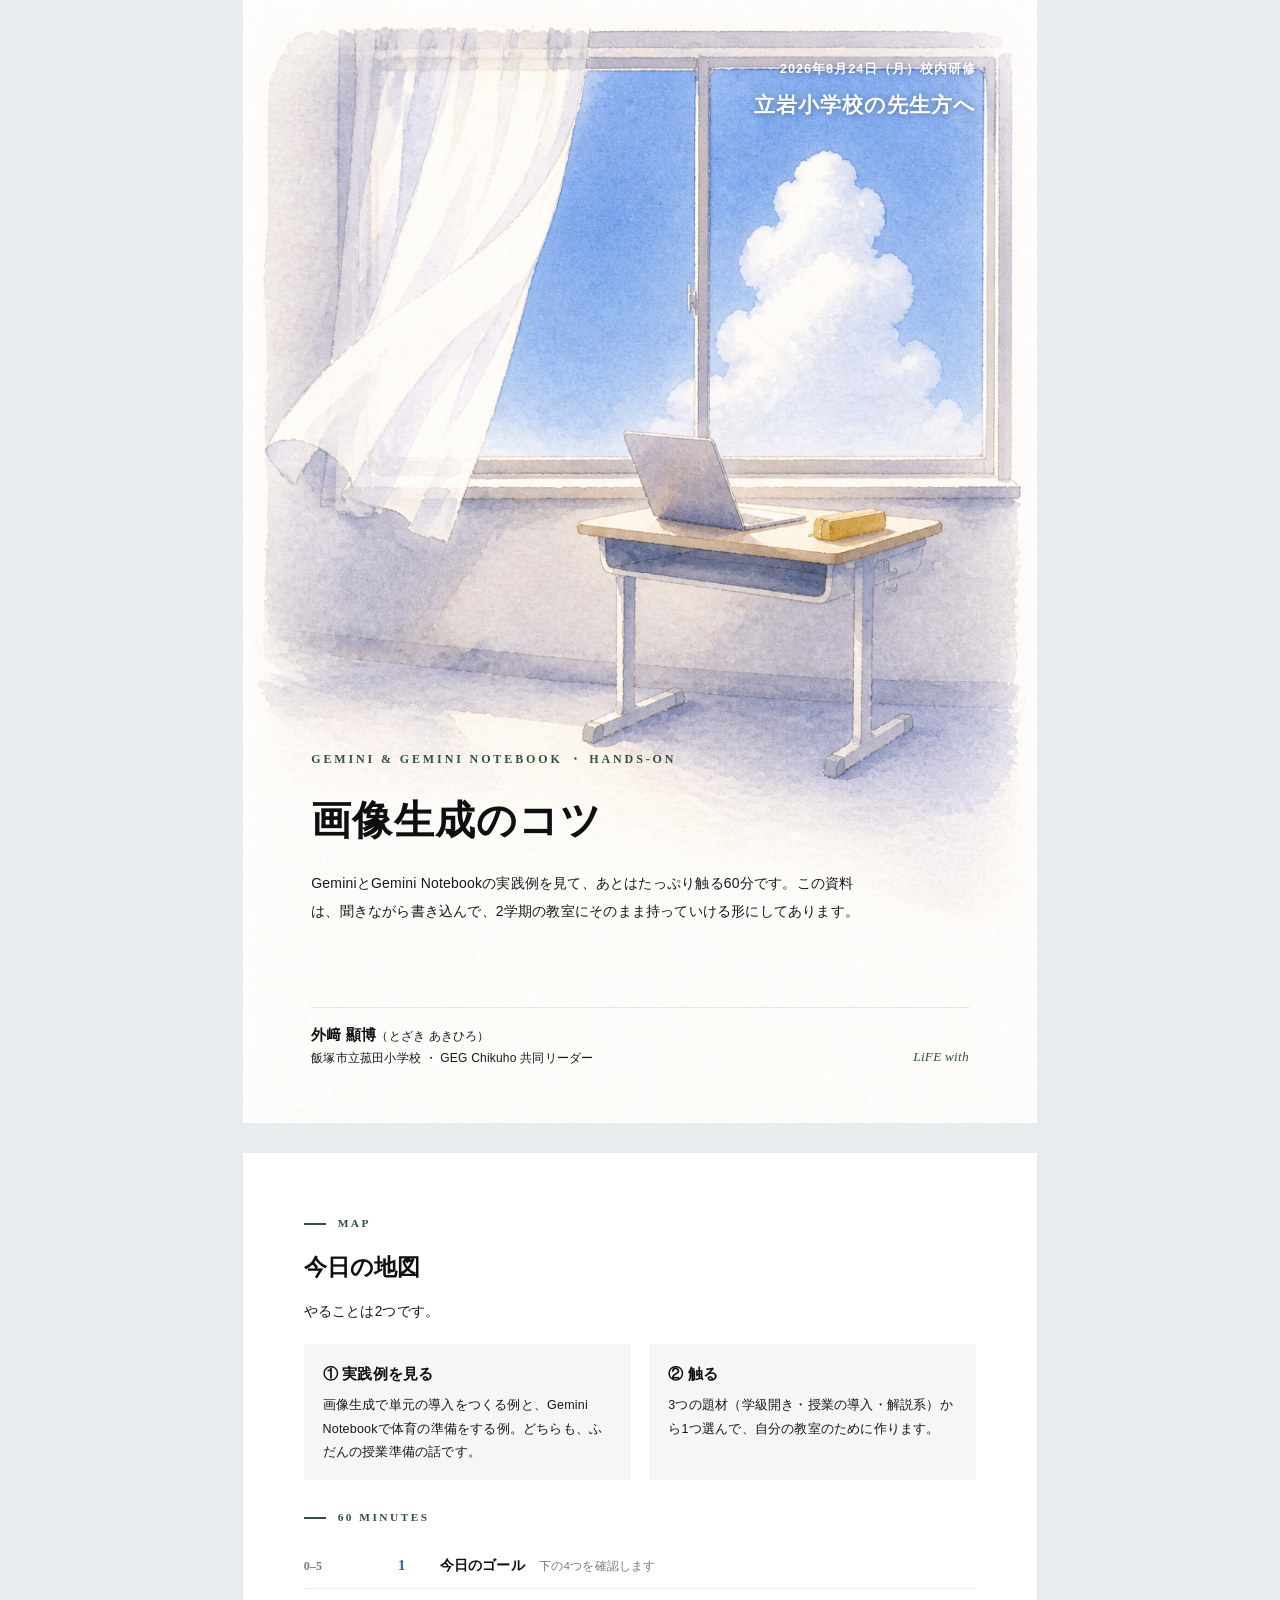
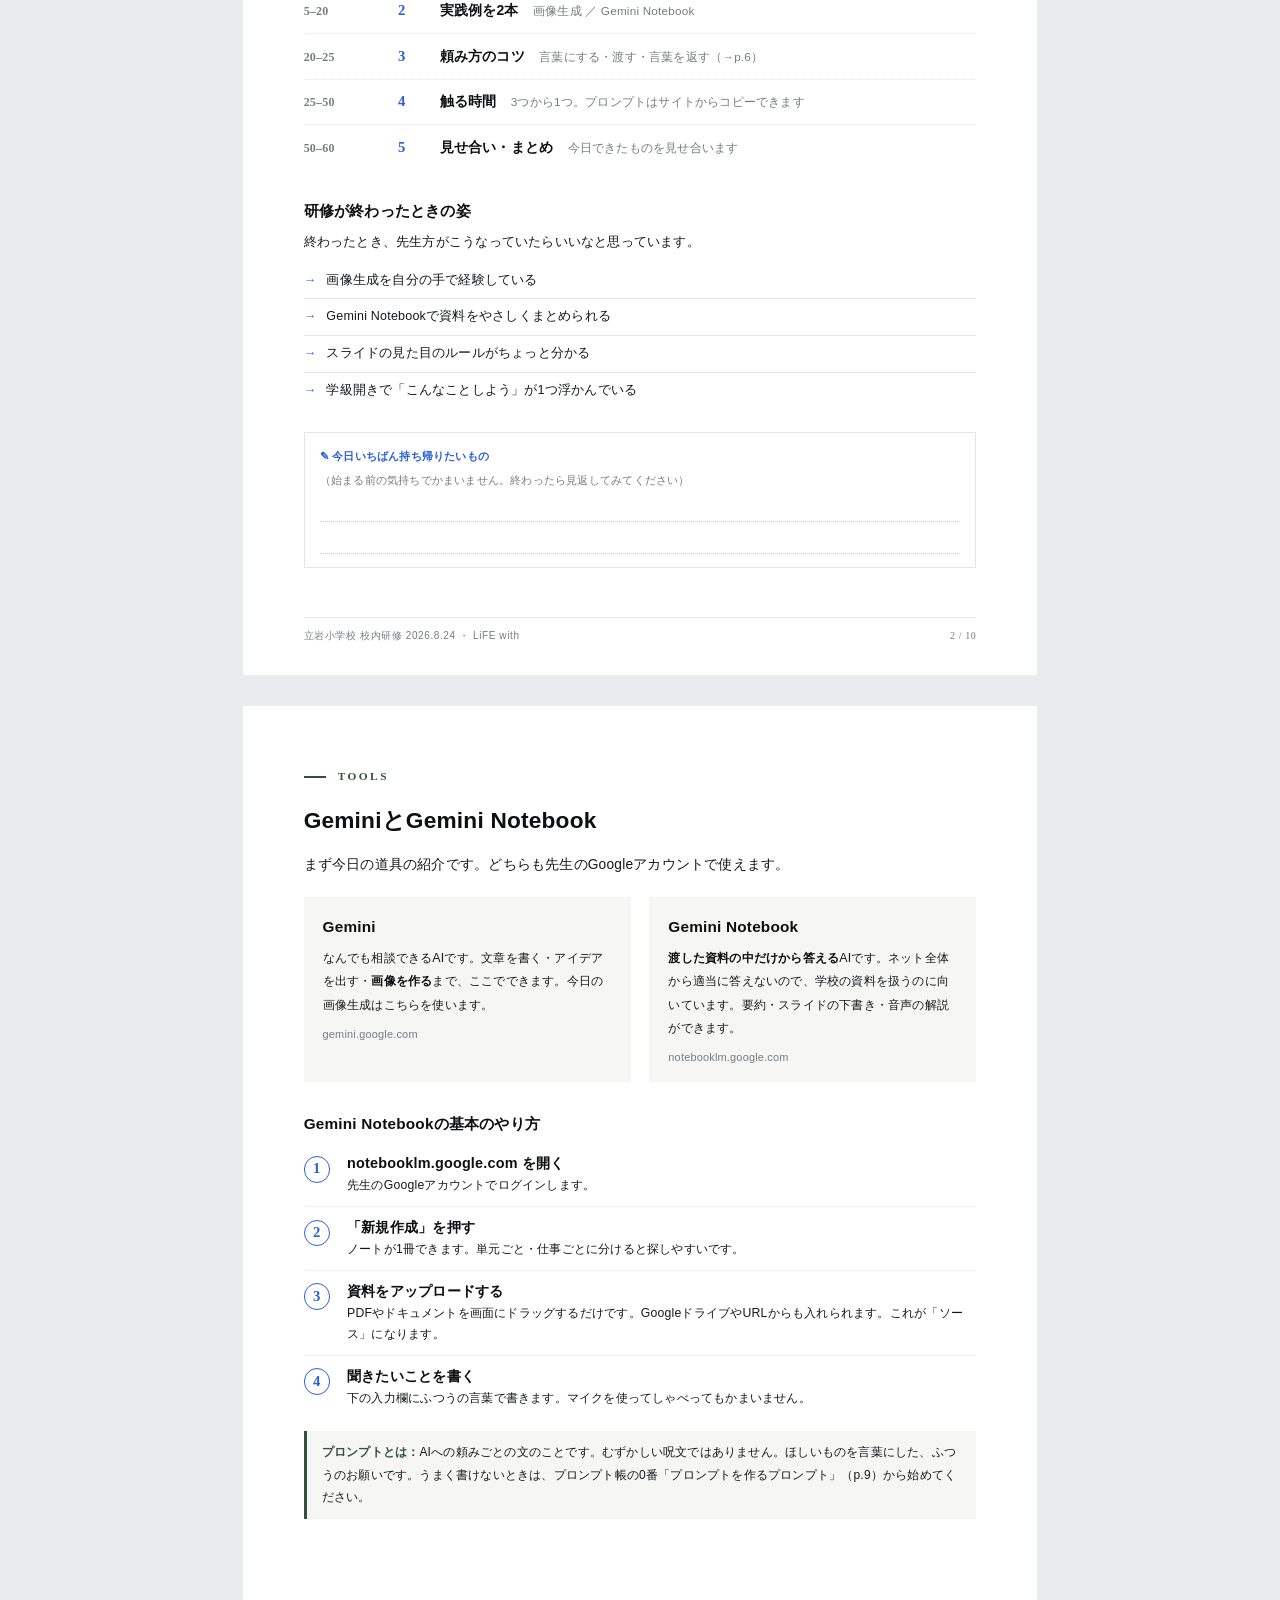
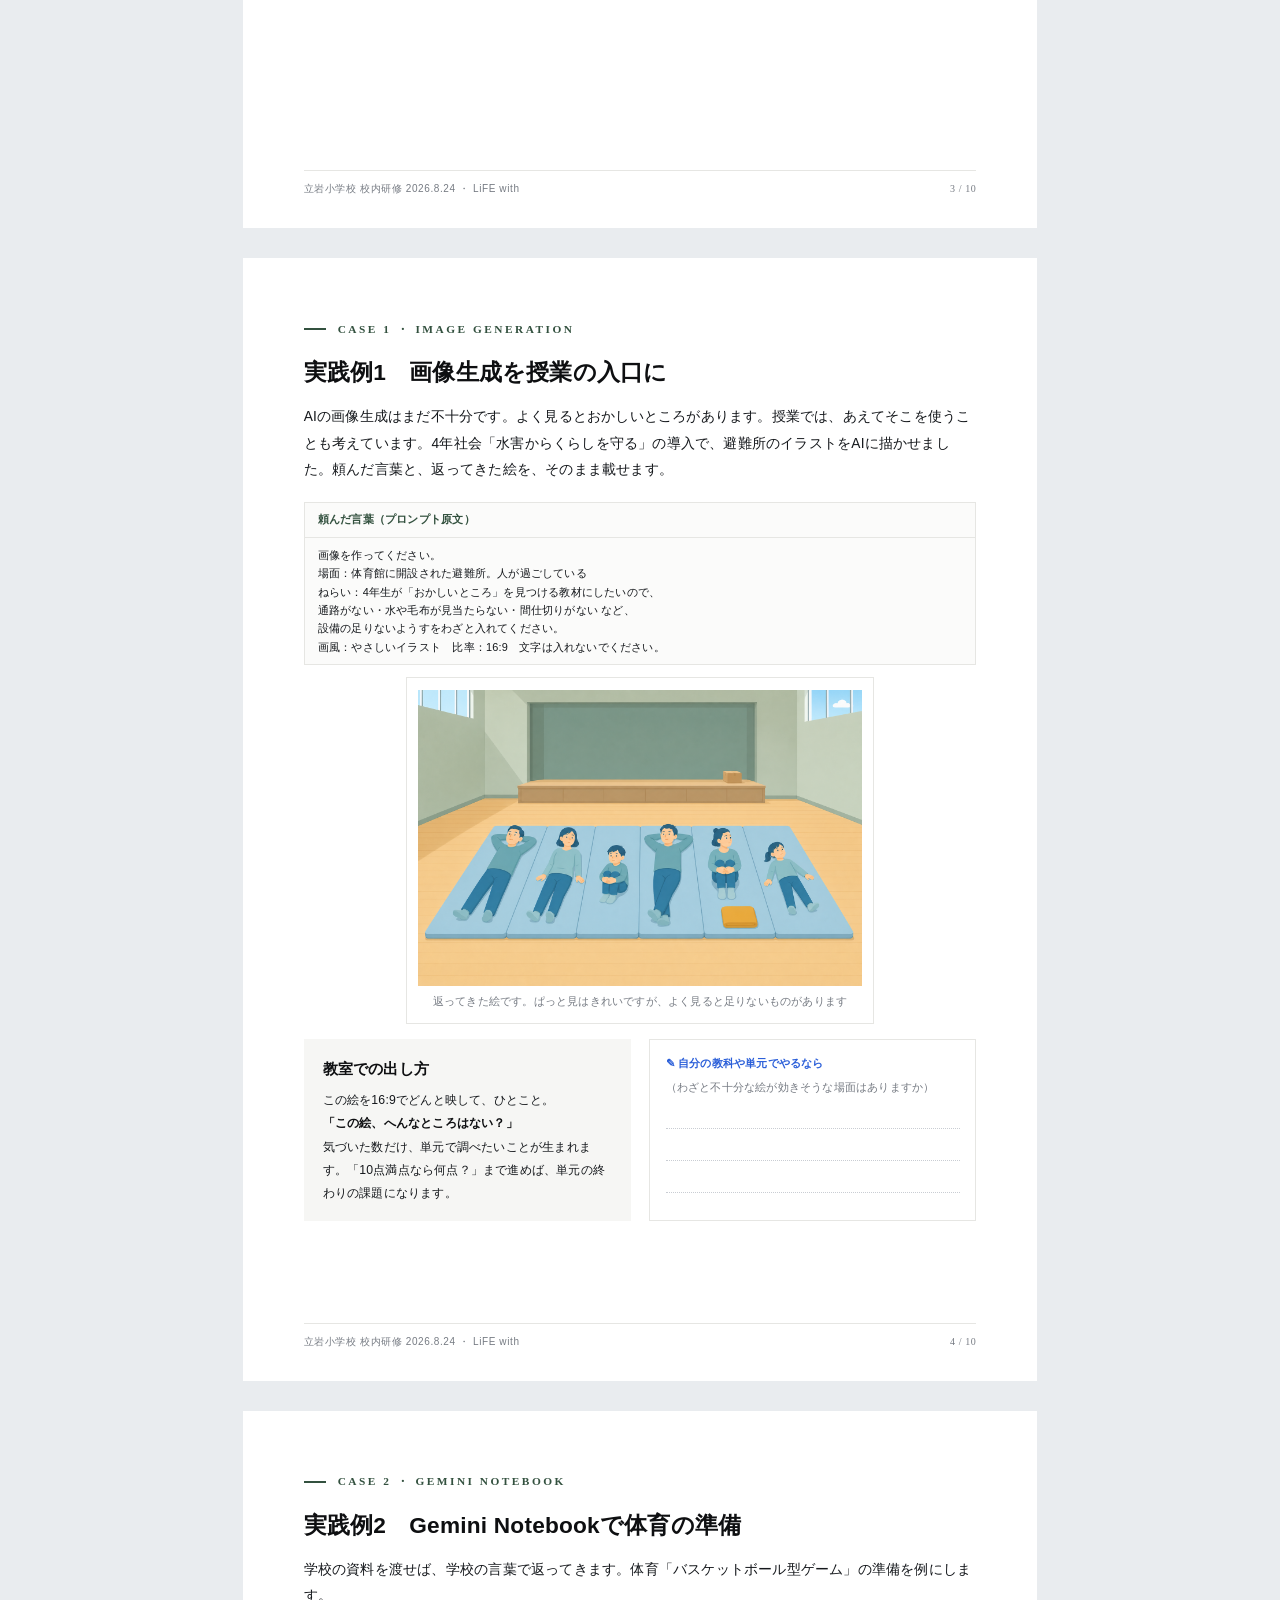
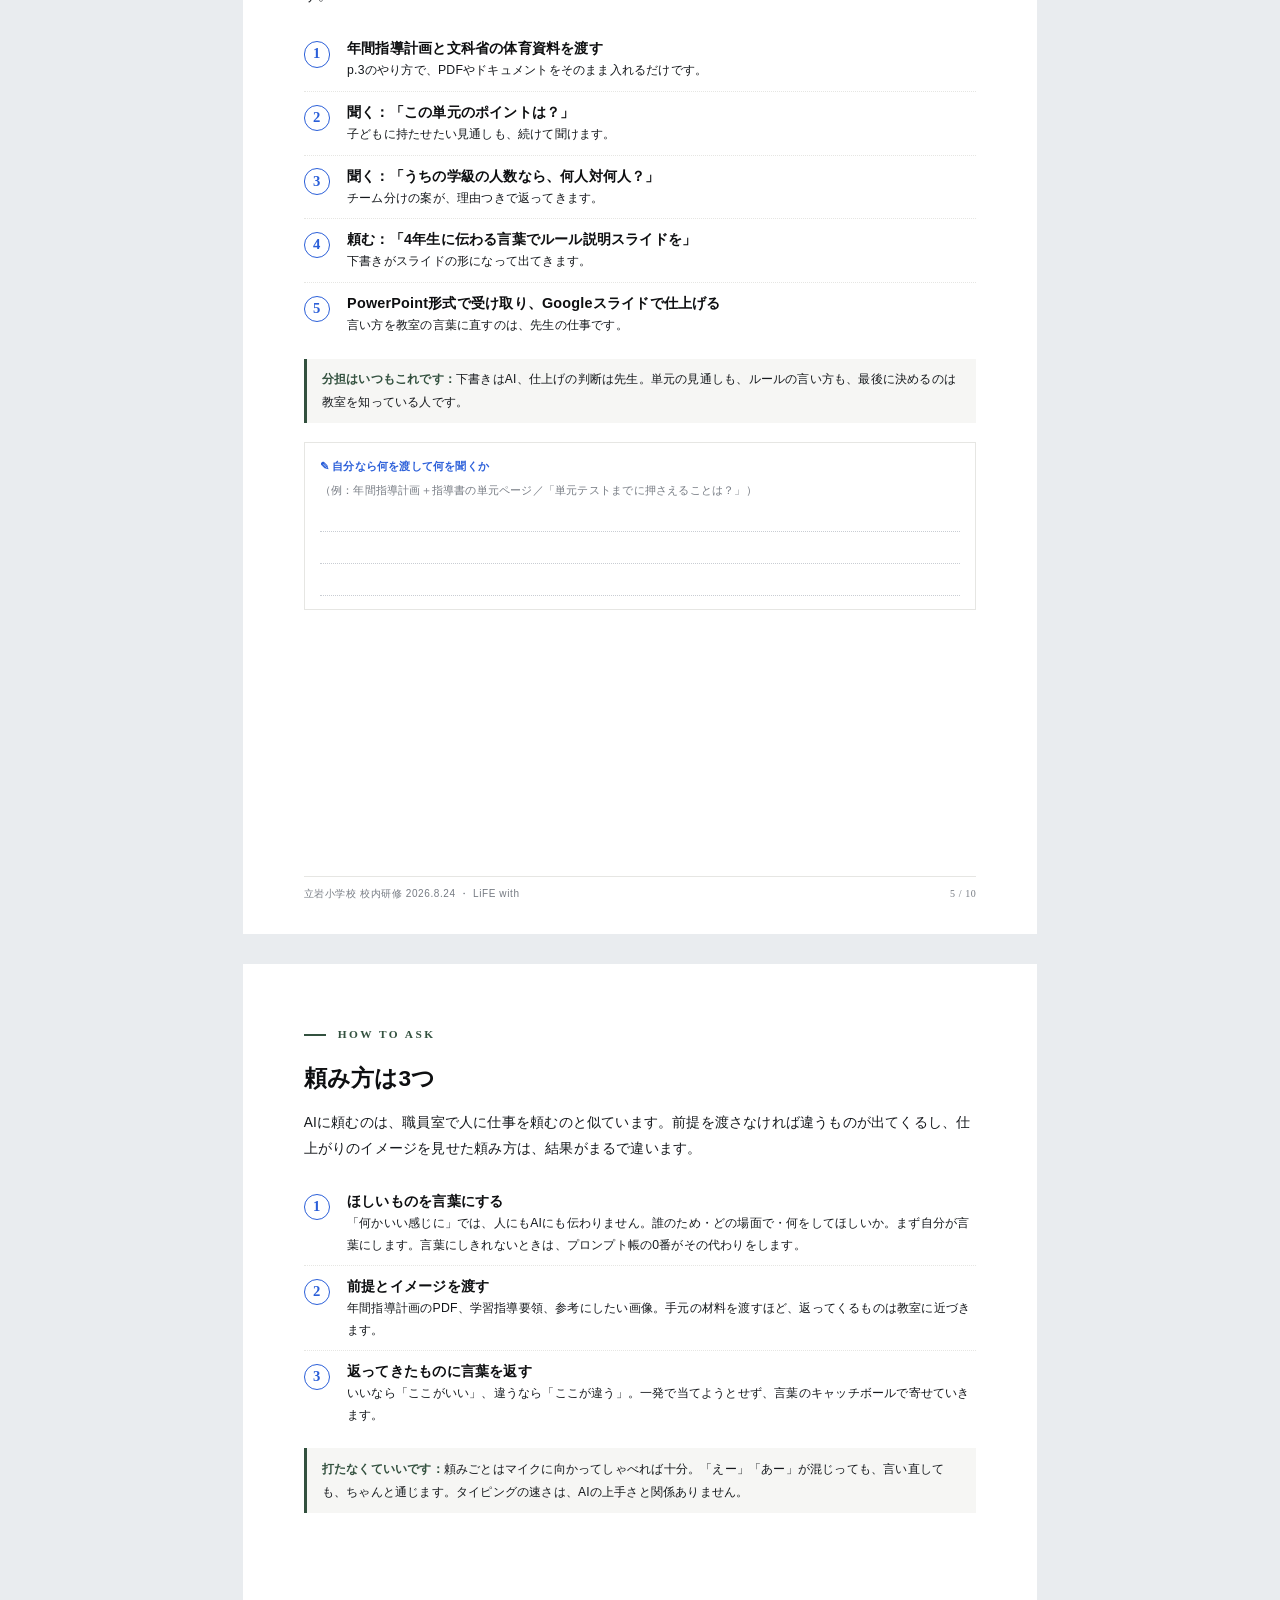
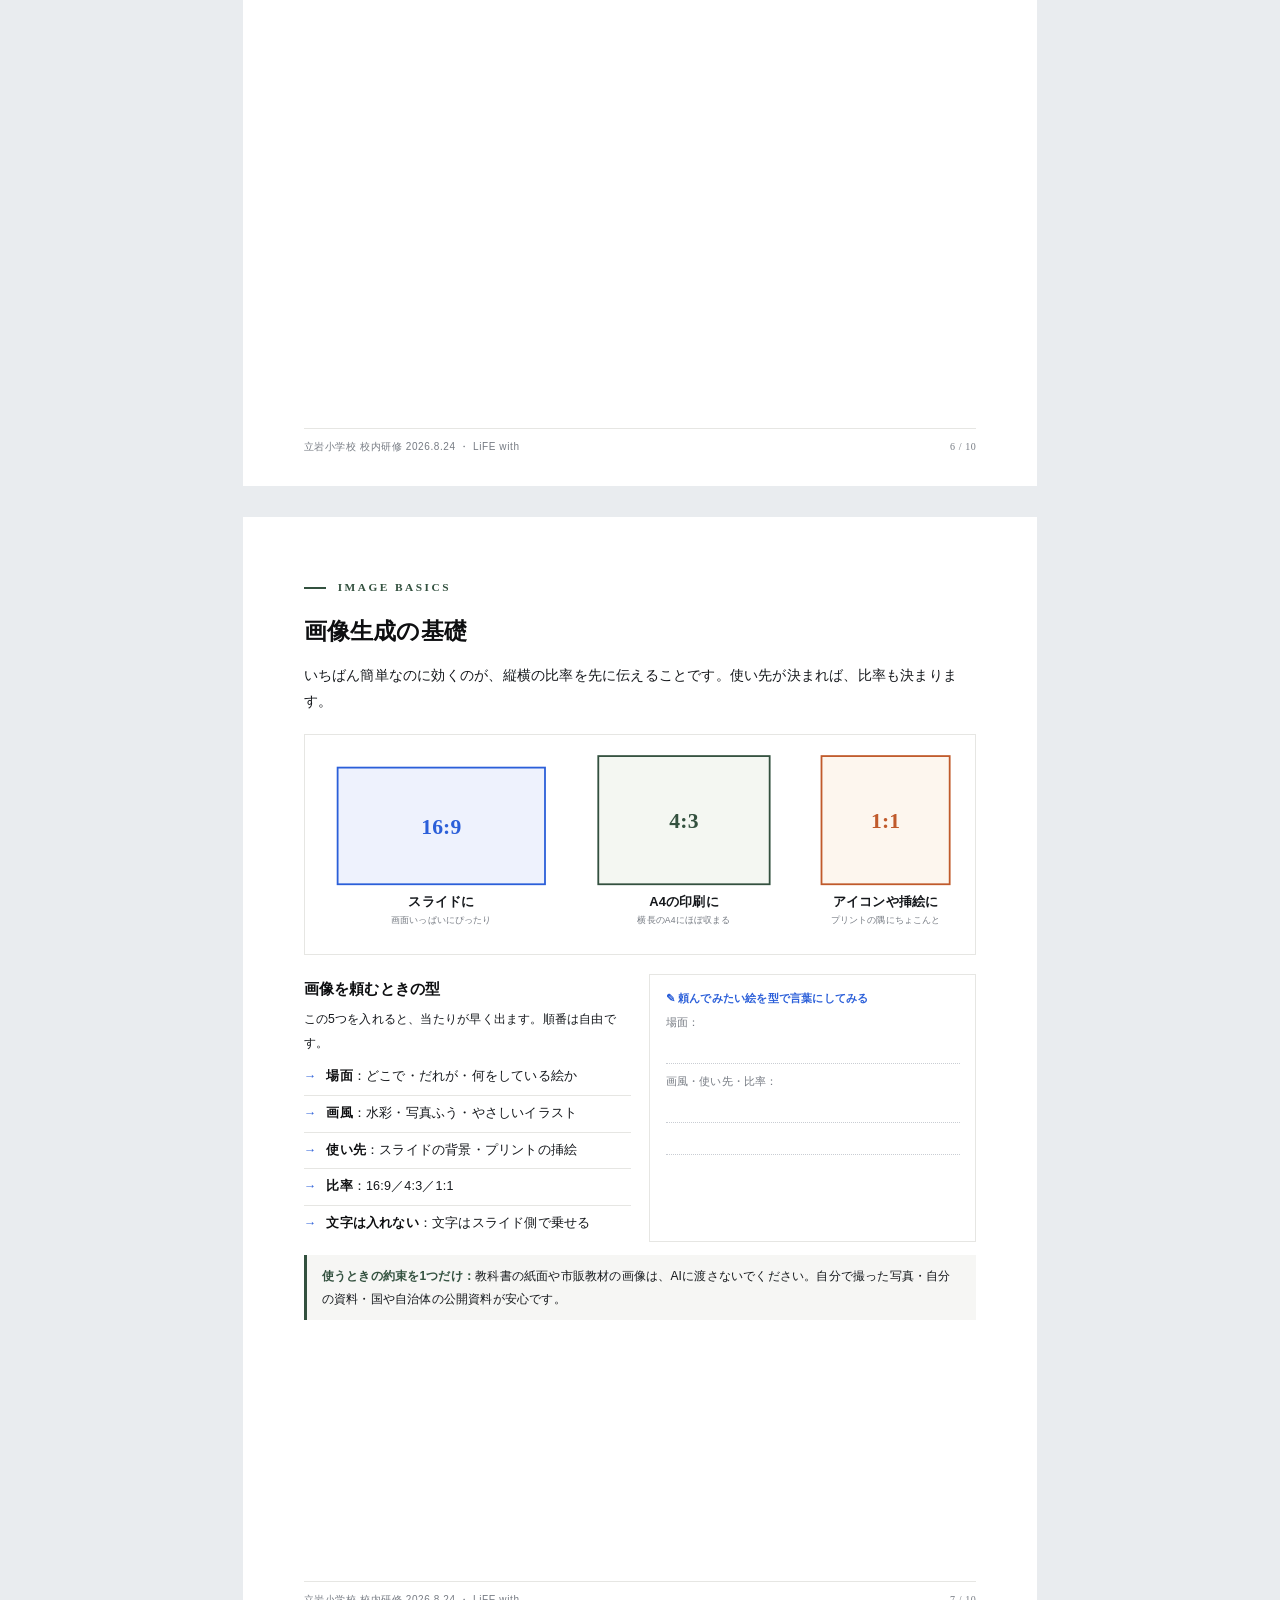
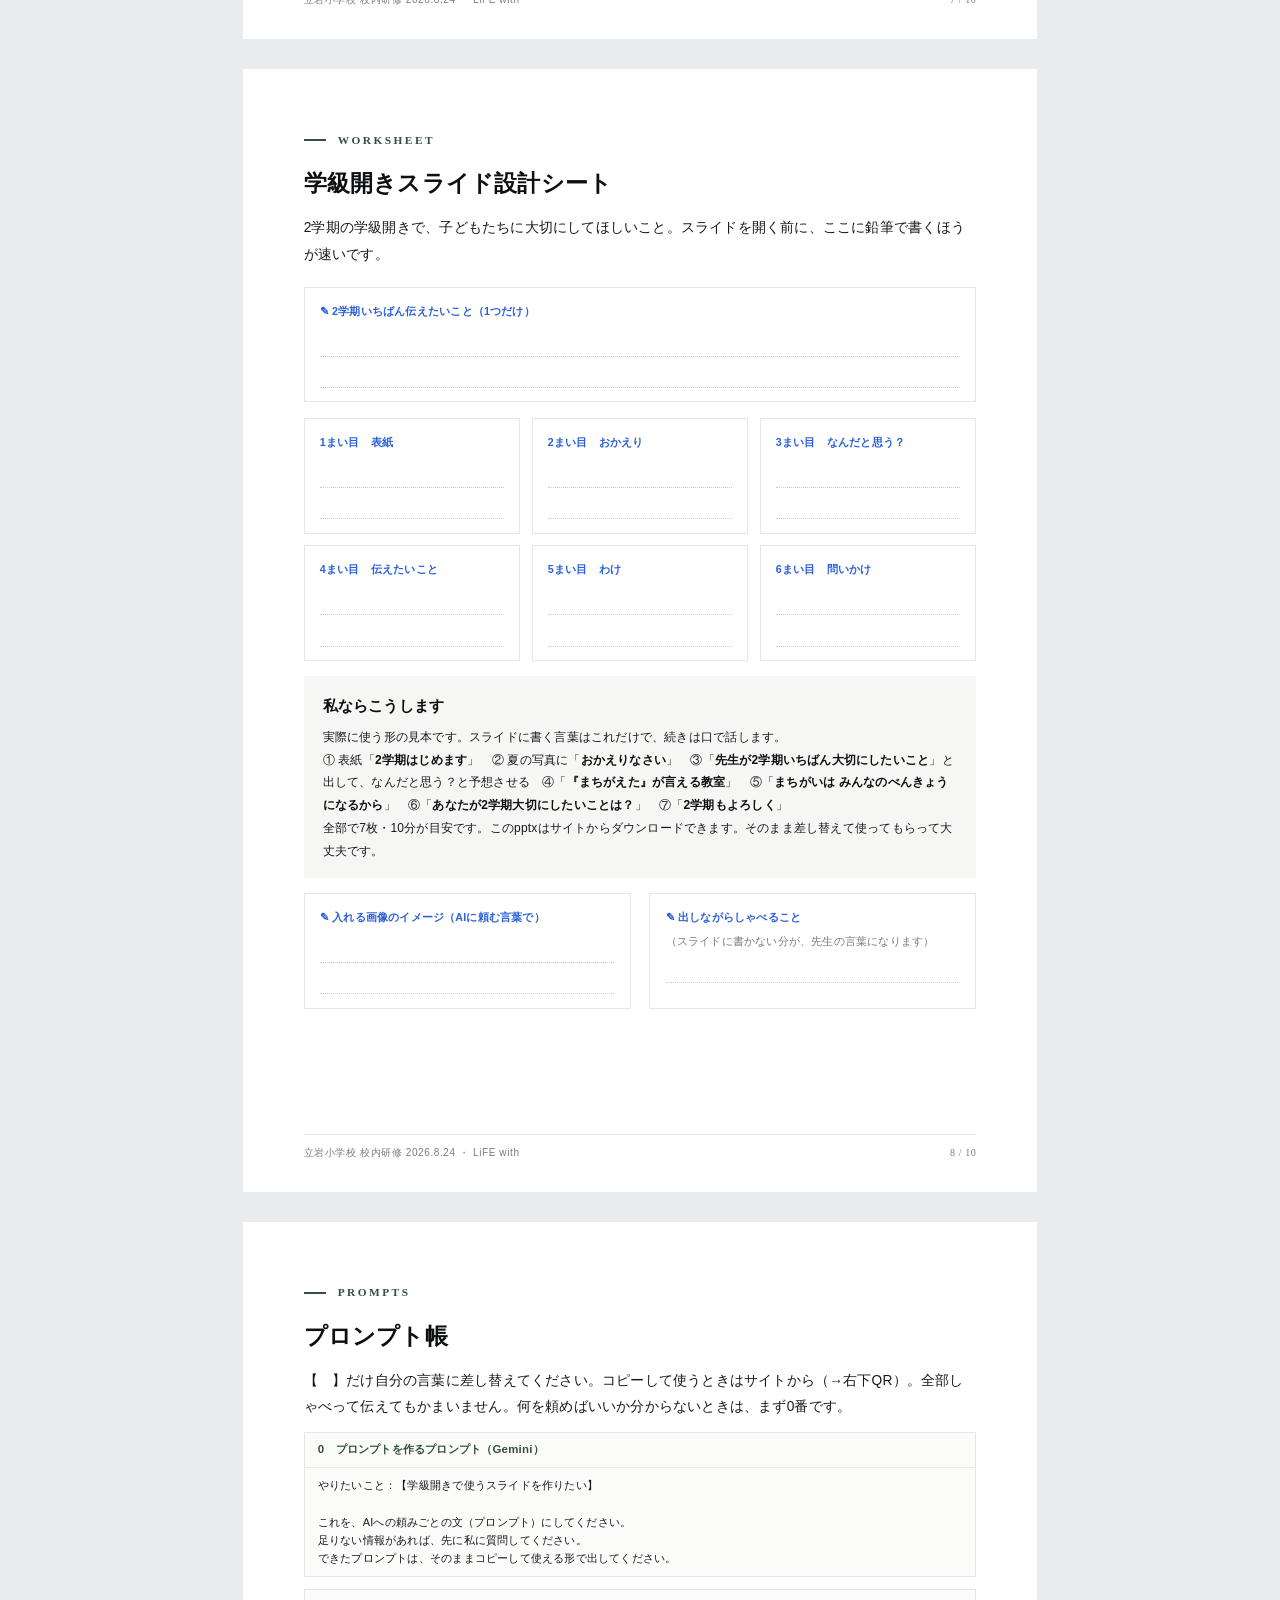
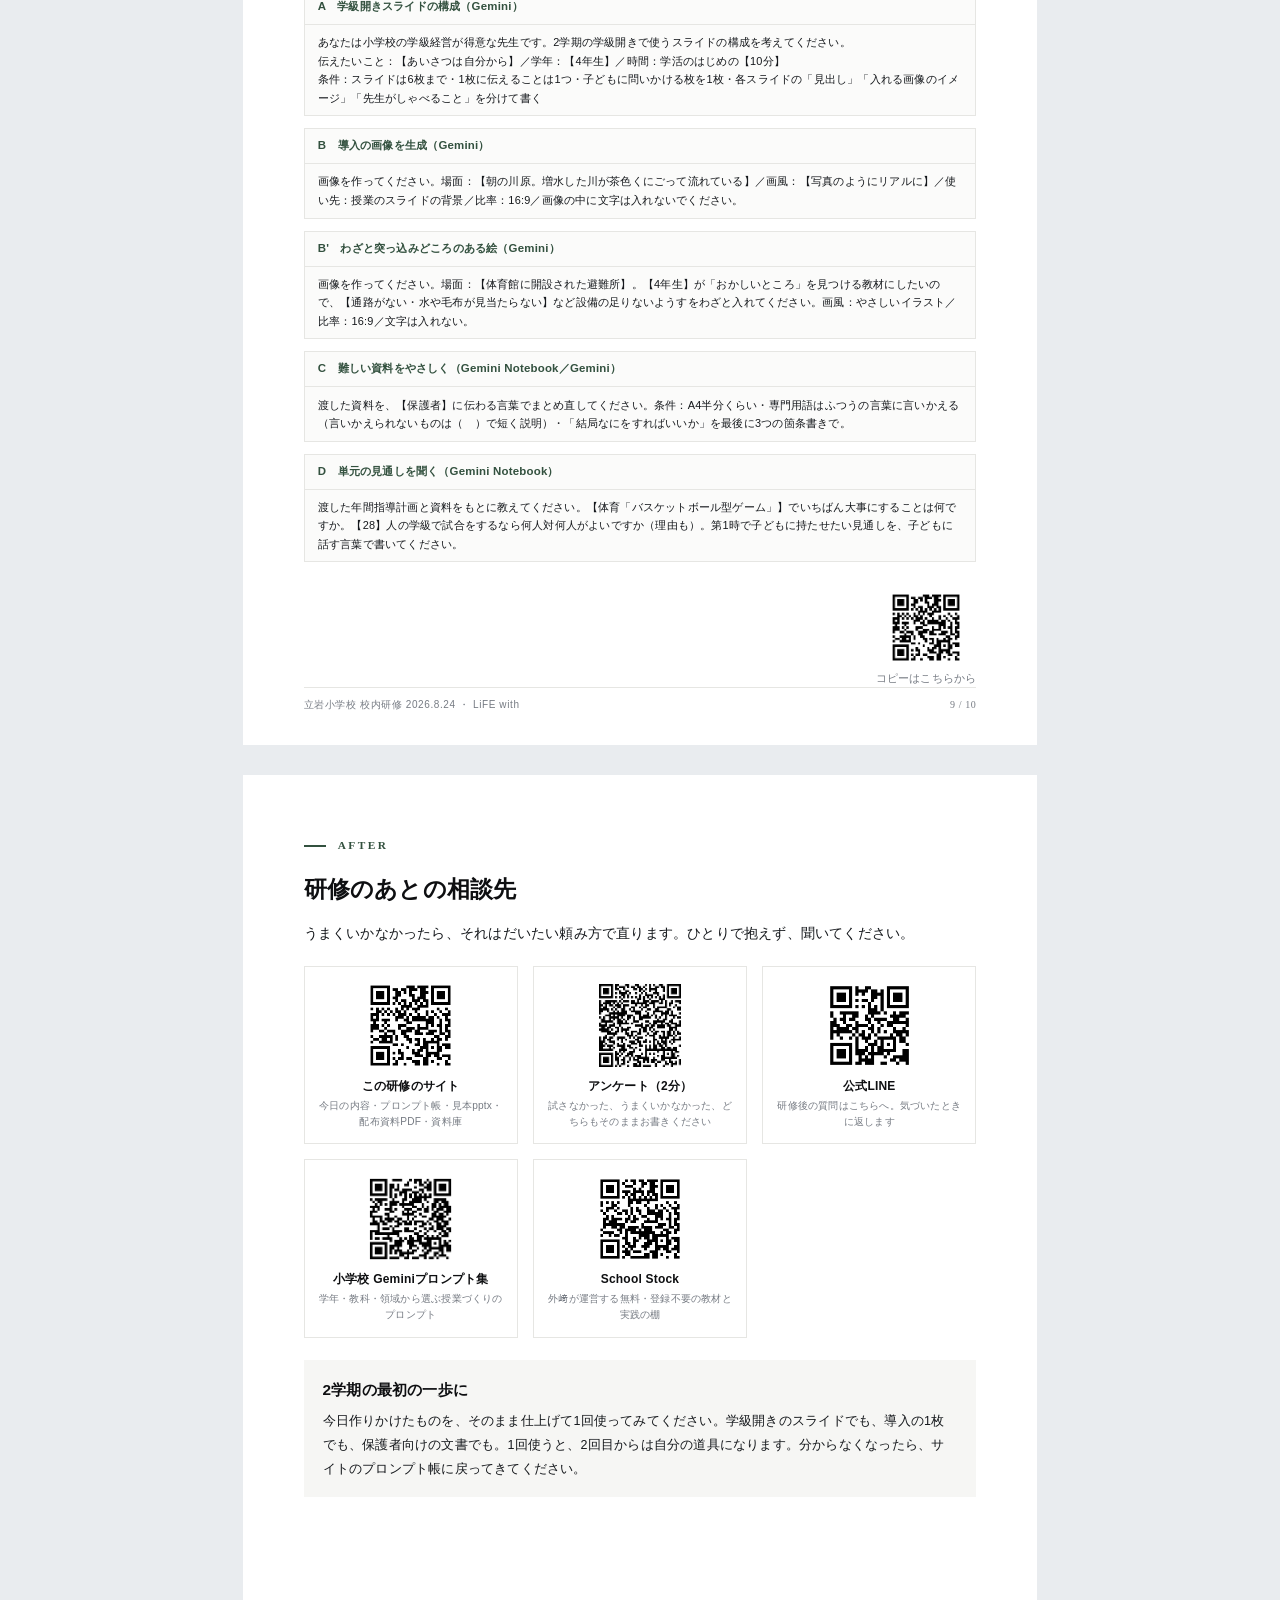
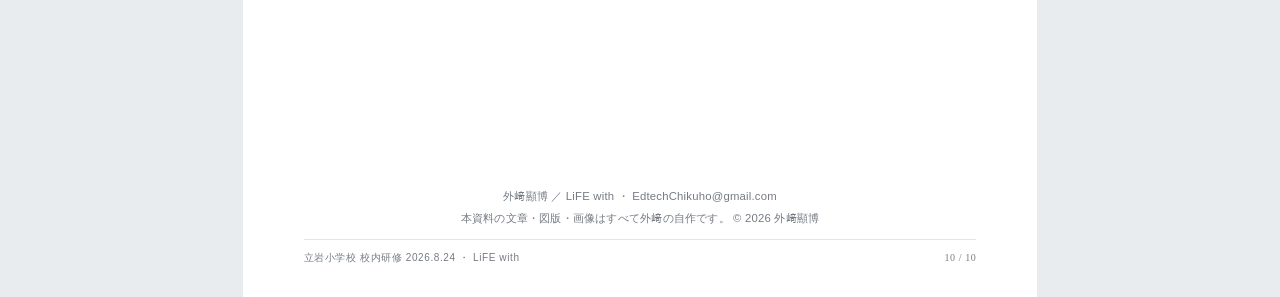
==== commit babd6a17: "本人フィードバック反映：Gemini Notebookに呼称統一・スライドと見出しの句読点全廃・表紙は画像を活かし題は画像生成のコツ・プロンプトを作るプロンプト新設・Gemini Notebook基本" ====
--- a/handout/index.html
+++ b/handout/index.html
@@ -5,7 +5,7 @@
 <title>配布資料｜立岩小学校 校内研修 2026.8.24</title>
 <style>
 /* 立岩小 8/24 研修 配布資料（A4縦・10p・カラー・書き込み型）
-   トーン＝研修サイトと同じ（白・墨・青#2b5fd9・苔#33513f・Georgiaキッカー） */
+   規範：スライド・見出しに句読点を使わない（2026-08-21 本人厳命） */
 :root{
   --ink:#15181c; --black:#0e0f11; --paper:#ffffff; --wash:#f6f6f4;
   --line:#e6e6e3; --sub:#767b83; --accent:#2b5fd9; --moss:#33513f; --ng:#c05a2b;
@@ -48,7 +48,7 @@
 .mn .ttl{ font-weight:800; font-size:10.8pt; color:var(--black); line-height:1.6 }
 .mn p{ font-size:9.2pt; line-height:1.75 }
 
-/* 書き込み欄 */
+/* 書き込み欄（問いがあるところだけ罫線を引く） */
 .write{ border:1.5px solid var(--line); background:#fff; padding:3.5mm 4mm; position:relative }
 .write .wl{ font-size:8pt; font-weight:700; color:var(--accent); margin-bottom:1mm }
 .write .lines{ display:block }
@@ -58,15 +58,14 @@
 /* 表紙 */
 .cover{ padding:0 }
 .cover .art{ position:absolute; top:0; left:0; width:210mm; height:297mm; object-fit:cover; object-position:top }
-.cover .to{ position:absolute; top:14mm; right:14mm; background:rgba(255,255,255,.94);
-  padding:5mm 7mm; border-top:3px solid var(--accent); text-align:left }
-.cover .to .d{ font-size:9.5pt; color:var(--sub); letter-spacing:.08em }
-.cover .to .n{ font-size:15pt; font-weight:800; color:var(--black); letter-spacing:.05em; margin-top:1mm }
-.cover .body{ position:absolute; left:18mm; right:18mm; top:196mm }
+.cover .to{ position:absolute; top:15mm; right:16mm; text-align:right; color:#fff;
+  text-shadow:0 1px 6px rgba(20,40,80,.45) }
+.cover .to .d{ font-size:9.5pt; letter-spacing:.08em; font-weight:700 }
+.cover .to .n{ font-size:16pt; font-weight:800; letter-spacing:.05em; margin-top:1mm }
+.cover .body{ position:absolute; left:18mm; right:18mm; top:198mm }
 .cover .cap{ font-family:var(--font-en); font-size:9pt; letter-spacing:.24em; text-transform:uppercase;
   color:var(--moss); font-weight:700; margin-bottom:5mm }
-.cover h1{ font-size:27pt; line-height:1.55; font-weight:800; color:var(--black); letter-spacing:.02em }
-.cover h1 .hl{ color:var(--accent) }
+.cover h1{ font-size:30pt; line-height:1.5; font-weight:800; color:var(--black); letter-spacing:.03em }
 .cover .sub{ margin-top:5mm; font-size:10.5pt; line-height:2.0; max-width:150mm }
 .cover .issuer{ position:absolute; left:18mm; right:18mm; bottom:14mm; display:flex;
   justify-content:space-between; align-items:flex-end; border-top:1px solid var(--line); padding-top:3.5mm }
@@ -83,19 +82,18 @@
 .tl .b .h{ font-weight:800; font-size:10.5pt; color:var(--black) }
 .tl .b .s{ font-size:8.8pt; color:var(--sub) }
 
-/* プロンプト（紙版） */
-.pr{ border:1px solid var(--line); background:#fbfbfa; margin-bottom:3.5mm }
-.pr .ph{ padding:1.8mm 3.5mm; border-bottom:1px solid var(--line); font-size:8.6pt; font-weight:800; color:var(--moss) }
-.pr pre{ font-family:var(--font-ja); font-size:8.4pt; line-height:1.7; padding:2.5mm 3.5mm;
+/* プロンプト */
+.pr{ border:1px solid var(--line); background:#fbfbfa; margin-bottom:3.2mm }
+.pr .ph{ padding:1.6mm 3.5mm; border-bottom:1px solid var(--line); font-size:8.6pt; font-weight:800; color:var(--moss) }
+.pr pre{ font-family:var(--font-ja); font-size:8.2pt; line-height:1.68; padding:2.2mm 3.5mm;
   white-space:pre-wrap; word-break:break-word; color:var(--ink) }
 
 /* QRカード */
 .qrgrid{ display:grid; grid-template-columns:repeat(3,1fr); gap:4mm }
 .qr{ border:1px solid var(--line); padding:3.5mm; text-align:center }
-.qr img{ width:26mm; height:26mm; margin:0 auto 1.5mm }
+.qr img{ width:24mm; height:24mm; margin:0 auto 1.5mm }
 .qr .t{ font-weight:800; font-size:9pt; color:var(--black); line-height:1.5 }
 .qr .s{ font-size:7.6pt; color:var(--sub); line-height:1.6; margin-top:.8mm }
-.qr .u{ font-size:6.6pt; color:#9aa2ab; margin-top:1mm; word-break:break-all; letter-spacing:0 }
 
 /* 図版枠 */
 .fig{ border:1px solid var(--line); padding:3mm; background:#fff }
@@ -119,9 +117,9 @@
     <div class="n">立岩小学校の先生方へ</div>
   </div>
   <div class="body">
-    <div class="cap">Gemini &amp; NotebookLM ・ Hands-on</div>
-    <h1>AIには、<span class="hl">人に頼むように</span>。</h1>
-    <p class="sub">実践例を見て、あとはたっぷり触る60分。この資料は、聞きながら書き込んで、2学期の教室にそのまま持っていける形にしてあります。</p>
+    <div class="cap">Gemini &amp; Gemini Notebook ・ Hands-on</div>
+    <h1>画像生成のコツ</h1>
+    <p class="sub">GeminiとGemini Notebookの実践例を見て、あとはたっぷり触る60分です。この資料は、聞きながら書き込んで、2学期の教室にそのまま持っていける形にしてあります。</p>
   </div>
   <div class="issuer">
     <div class="who"><b>外﨑 顯博</b>（とざき あきひろ）<br>飯塚市立菰田小学校 ・ GEG Chikuho 共同リーダー</div>
@@ -132,11 +130,12 @@
 <!-- ===== p2 今日の地図 ===== -->
 <div class="page">
   <div class="kicker">Map</div>
-  <h2>今日の地図。やることは2つだけ。</h2>
+  <h2>今日の地図</h2>
+  <p class="lead">やることは2つです。</p>
   <div class="grid2">
     <div class="card">
       <h3>① 実践例を見る</h3>
-      <p style="font-size:9.4pt">画像生成で単元の導入をつくる例と、NotebookLMで体育の準備をする例。どちらも、ふだんの授業準備の話です。</p>
+      <p style="font-size:9.4pt">画像生成で単元の導入をつくる例と、Gemini Notebookで体育の準備をする例。どちらも、ふだんの授業準備の話です。</p>
     </div>
     <div class="card">
       <h3>② 触る</h3>
@@ -144,39 +143,66 @@
     </div>
   </div>
 
-  <div class="kicker" style="margin-top:8mm">60 minutes</div>
+  <div class="kicker" style="margin-top:7mm">60 minutes</div>
   <div class="timeline">
-    <div class="tl"><div class="t">0–5</div><div class="n">1</div><div class="b"><span class="h">今日のゴール</span>　<span class="s">下の4つを確認</span></div></div>
-    <div class="tl"><div class="t">5–20</div><div class="n">2</div><div class="b"><span class="h">実践例を2本</span>　<span class="s">画像生成 ／ NotebookLM</span></div></div>
-    <div class="tl"><div class="t">20–25</div><div class="n">3</div><div class="b"><span class="h">頼み方のコツ</span>　<span class="s">言葉にする・渡す・言葉を返す（→p.5）</span></div></div>
-    <div class="tl"><div class="t">25–50</div><div class="n">4</div><div class="b"><span class="h">触る時間</span>　<span class="s">3つから1つ。プロンプトはサイトからコピー</span></div></div>
-    <div class="tl"><div class="t">50–60</div><div class="n">5</div><div class="b"><span class="h">見せ合い・まとめ</span>　<span class="s">「これで、子どもは何を考えると思う？」</span></div></div>
-  </div>
-
-  <div class="grid2" style="margin-top:8mm">
-    <div>
-      <h3>帰るときの姿、4つ</h3>
-      <ul class="uses">
-        <li>画像生成を、自分の手で経験している</li>
-        <li>NotebookLMで、資料をやさしくまとめられる</li>
-        <li>スライドの見た目のルールが、ちょっと分かる</li>
-        <li>学級開きで「こんなことしよう」が1つ浮かんでいる</li>
-      </ul>
-    </div>
-    <div class="write">
-      <div class="wl">✎ 今日、いちばん持ち帰りたいもの</div>
-      <p class="pencil">（始まる前の気持ちでOK。終わったら見返してみてください）</p>
-      <span class="lines"><i></i><i></i><i></i></span>
-    </div>
+    <div class="tl"><div class="t">0–5</div><div class="n">1</div><div class="b"><span class="h">今日のゴール</span>　<span class="s">下の4つを確認します</span></div></div>
+    <div class="tl"><div class="t">5–20</div><div class="n">2</div><div class="b"><span class="h">実践例を2本</span>　<span class="s">画像生成 ／ Gemini Notebook</span></div></div>
+    <div class="tl"><div class="t">20–25</div><div class="n">3</div><div class="b"><span class="h">頼み方のコツ</span>　<span class="s">言葉にする・渡す・言葉を返す（→p.6）</span></div></div>
+    <div class="tl"><div class="t">25–50</div><div class="n">4</div><div class="b"><span class="h">触る時間</span>　<span class="s">3つから1つ。プロンプトはサイトからコピーできます</span></div></div>
+    <div class="tl"><div class="t">50–60</div><div class="n">5</div><div class="b"><span class="h">見せ合い・まとめ</span>　<span class="s">今日できたものを見せ合います</span></div></div>
+  </div>
+
+  <h3 style="margin-top:7mm">研修が終わったときの姿</h3>
+  <p style="font-size:9.4pt; margin-bottom:2mm">終わったとき、先生方がこうなっていたらいいなと思っています。</p>
+  <ul class="uses">
+    <li>画像生成を自分の手で経験している</li>
+    <li>Gemini Notebookで資料をやさしくまとめられる</li>
+    <li>スライドの見た目のルールがちょっと分かる</li>
+    <li>学級開きで「こんなことしよう」が1つ浮かんでいる</li>
+  </ul>
+
+  <div class="write" style="margin-top:6mm">
+    <div class="wl">✎ 今日いちばん持ち帰りたいもの</div>
+    <p class="pencil">（始まる前の気持ちでかまいません。終わったら見返してみてください）</p>
+    <span class="lines"><i></i><i></i></span>
   </div>
   <div class="foot"><span>立岩小学校 校内研修 2026.8.24 ・ LiFE with</span><span class="pno">2 / 10</span></div>
 </div>
 
-<!-- ===== p3 実践事例① ===== -->
+<!-- ===== p3 GeminiとGemini Notebook ===== -->
+<div class="page">
+  <div class="kicker">Tools</div>
+  <h2>GeminiとGemini Notebook</h2>
+  <p class="lead">まず今日の道具の紹介です。どちらも先生のGoogleアカウントで使えます。</p>
+
+  <div class="grid2">
+    <div class="card">
+      <h3>Gemini</h3>
+      <p style="font-size:9.3pt">なんでも相談できるAIです。文章を書く・アイデアを出す・<strong>画像を作る</strong>まで、ここでできます。今日の画像生成はこちらを使います。</p>
+      <p class="note" style="margin-top:2mm">gemini.google.com</p>
+    </div>
+    <div class="card">
+      <h3>Gemini Notebook</h3>
+      <p style="font-size:9.3pt"><strong>渡した資料の中だけから答える</strong>AIです。ネット全体から適当に答えないので、学校の資料を扱うのに向いています。要約・スライドの下書き・音声の解説ができます。</p>
+      <p class="note" style="margin-top:2mm">notebooklm.google.com</p>
+    </div>
+  </div>
+
+  <h3 style="margin-top:7mm">Gemini Notebookの基本のやり方</h3>
+  <div class="mn"><div class="no">1</div><div><div class="ttl">notebooklm.google.com を開く</div><p>先生のGoogleアカウントでログインします。</p></div></div>
+  <div class="mn"><div class="no">2</div><div><div class="ttl">「新規作成」を押す</div><p>ノートが1冊できます。単元ごと・仕事ごとに分けると探しやすいです。</p></div></div>
+  <div class="mn"><div class="no">3</div><div><div class="ttl">資料をアップロードする</div><p>PDFやドキュメントを画面にドラッグするだけです。GoogleドライブやURLからも入れられます。これが「ソース」になります。</p></div></div>
+  <div class="mn"><div class="no">4</div><div><div class="ttl">聞きたいことを書く</div><p>下の入力欄にふつうの言葉で書きます。マイクを使ってしゃべってもかまいません。</p></div></div>
+
+  <div class="tip"><b>プロンプトとは：</b>AIへの頼みごとの文のことです。むずかしい呪文ではありません。ほしいものを言葉にした、ふつうのお願いです。うまく書けないときは、プロンプト帳の0番「プロンプトを作るプロンプト」（p.9）から始めてください。</div>
+  <div class="foot"><span>立岩小学校 校内研修 2026.8.24 ・ LiFE with</span><span class="pno">3 / 10</span></div>
+</div>
+
+<!-- ===== p4 実践例1 ===== -->
 <div class="page">
   <div class="kicker">Case 1 ・ Image generation</div>
-  <h2>AIはまだ絵が下手。だから、授業になる。</h2>
-  <p class="lead">4年社会「水害からくらしを守る」の導入で、避難所のイラストをAIに描かせました。頼んだ言葉と、返ってきた絵を、そのまま載せます。</p>
+  <h2>実践例1　画像生成を授業の入口に</h2>
+  <p class="lead">AIの画像生成はまだ不十分です。よく見るとおかしいところがあります。授業では、あえてそこを使うことも考えています。4年社会「水害からくらしを守る」の導入で、避難所のイラストをAIに描かせました。頼んだ言葉と、返ってきた絵を、そのまま載せます。</p>
 
   <div class="pr">
     <div class="ph">頼んだ言葉（プロンプト原文）</div>
@@ -188,9 +214,9 @@
 画風：やさしいイラスト　比率：16:9　文字は入れないでください。</pre>
   </div>
 
-  <div class="fig" style="max-width:126mm; margin:0 auto">
+  <div class="fig" style="max-width:124mm; margin:0 auto">
     <img src="img/hinanjo_demo.png" alt="設備の足りない避難所のイラスト">
-    <div class="cap">返ってきた絵。ぱっと見はきれい。でも、よく見ると……</div>
+    <div class="cap">返ってきた絵です。ぱっと見はきれいですが、よく見ると足りないものがあります</div>
   </div>
 
   <div class="grid2" style="margin-top:4mm">
@@ -199,59 +225,54 @@
       <p style="font-size:9.2pt">この絵を16:9でどんと映して、ひとこと。<br><strong>「この絵、へんなところはない？」</strong><br>気づいた数だけ、単元で調べたいことが生まれます。「10点満点なら何点？」まで進めば、単元の終わりの課題になります。</p>
     </div>
     <div class="write">
-      <div class="wl">✎ 自分の教科・単元でやるなら</div>
-      <p class="pencil">（わざと「おかしい絵」が効きそうな場面は？）</p>
+      <div class="wl">✎ 自分の教科や単元でやるなら</div>
+      <p class="pencil">（わざと不十分な絵が効きそうな場面はありますか）</p>
       <span class="lines"><i></i><i></i><i></i></span>
     </div>
   </div>
-  <div class="foot"><span>立岩小学校 校内研修 2026.8.24 ・ LiFE with</span><span class="pno">3 / 10</span></div>
-</div>
-
-<!-- ===== p4 実践事例② ===== -->
-<div class="page">
-  <div class="kicker">Case 2 ・ NotebookLM</div>
-  <h2>NotebookLM。渡した資料の中だけから、答えるAI。</h2>
-  <p class="lead">ネット全体から適当に答えないのが良さです。学校の資料を渡せば、学校の言葉で返ってきます。体育「バスケットボール型ゲーム」の準備を例に。</p>
-
-  <div class="mn"><div class="no">1</div><div><div class="ttl">年間指導計画と文科省の体育資料を渡す</div><p>PDFやドキュメントをそのまま入れるだけです。</p></div></div>
+  <div class="foot"><span>立岩小学校 校内研修 2026.8.24 ・ LiFE with</span><span class="pno">4 / 10</span></div>
+</div>
+
+<!-- ===== p5 実践例2 ===== -->
+<div class="page">
+  <div class="kicker">Case 2 ・ Gemini Notebook</div>
+  <h2>実践例2　Gemini Notebookで体育の準備</h2>
+  <p class="lead">学校の資料を渡せば、学校の言葉で返ってきます。体育「バスケットボール型ゲーム」の準備を例にします。</p>
+
+  <div class="mn"><div class="no">1</div><div><div class="ttl">年間指導計画と文科省の体育資料を渡す</div><p>p.3のやり方で、PDFやドキュメントをそのまま入れるだけです。</p></div></div>
   <div class="mn"><div class="no">2</div><div><div class="ttl">聞く：「この単元のポイントは？」</div><p>子どもに持たせたい見通しも、続けて聞けます。</p></div></div>
   <div class="mn"><div class="no">3</div><div><div class="ttl">聞く：「うちの学級の人数なら、何人対何人？」</div><p>チーム分けの案が、理由つきで返ってきます。</p></div></div>
   <div class="mn"><div class="no">4</div><div><div class="ttl">頼む：「4年生に伝わる言葉でルール説明スライドを」</div><p>下書きがスライドの形になって出てきます。</p></div></div>
   <div class="mn"><div class="no">5</div><div><div class="ttl">PowerPoint形式で受け取り、Googleスライドで仕上げる</div><p>言い方を教室の言葉に直すのは、先生の仕事です。</p></div></div>
 
-  <div class="tip"><b>分担はいつもこれ：</b>下書きはAI、仕上げの判断は先生。単元の見通しも、ルールの言い方も、最後に決めるのは教室を知っている人です。</div>
+  <div class="tip"><b>分担はいつもこれです：</b>下書きはAI、仕上げの判断は先生。単元の見通しも、ルールの言い方も、最後に決めるのは教室を知っている人です。</div>
 
   <div class="write" style="margin-top:5mm">
-    <div class="wl">✎ 自分なら、何を渡して、何を聞く？</div>
+    <div class="wl">✎ 自分なら何を渡して何を聞くか</div>
     <p class="pencil">（例：年間指導計画＋指導書の単元ページ／「単元テストまでに押さえることは？」）</p>
     <span class="lines"><i></i><i></i><i></i></span>
   </div>
-  <div class="foot"><span>立岩小学校 校内研修 2026.8.24 ・ LiFE with</span><span class="pno">4 / 10</span></div>
-</div>
-
-<!-- ===== p5 頼み方 ===== -->
+  <div class="foot"><span>立岩小学校 校内研修 2026.8.24 ・ LiFE with</span><span class="pno">5 / 10</span></div>
+</div>
+
+<!-- ===== p6 頼み方 ===== -->
 <div class="page">
   <div class="kicker">How to ask</div>
-  <h2>頼み方は、3つだけ。</h2>
+  <h2>頼み方は3つ</h2>
   <p class="lead">AIに頼むのは、職員室で人に仕事を頼むのと似ています。前提を渡さなければ違うものが出てくるし、仕上がりのイメージを見せた頼み方は、結果がまるで違います。</p>
 
-  <div class="mn"><div class="no">1</div><div><div class="ttl">ほしいものを、言葉にする</div><p>「何かいい感じに」では、人にもAIにも伝わりません。誰のため・どの場面で・何をしてほしいか。まず自分が言葉にします。</p></div></div>
-  <div class="mn"><div class="no">2</div><div><div class="ttl">前提とイメージを、渡す</div><p>年間指導計画のPDF、学習指導要領、参考にしたい画像。手元の材料を渡すほど、返ってくるものは教室に近づきます。</p></div></div>
-  <div class="mn"><div class="no">3</div><div><div class="ttl">返ってきたものに、言葉を返す</div><p>いいなら「ここがいい」、違うなら「ここが違う」。一発で当てようとせず、言葉のキャッチボールで寄せていきます。</p></div></div>
+  <div class="mn"><div class="no">1</div><div><div class="ttl">ほしいものを言葉にする</div><p>「何かいい感じに」では、人にもAIにも伝わりません。誰のため・どの場面で・何をしてほしいか。まず自分が言葉にします。言葉にしきれないときは、プロンプト帳の0番がその代わりをします。</p></div></div>
+  <div class="mn"><div class="no">2</div><div><div class="ttl">前提とイメージを渡す</div><p>年間指導計画のPDF、学習指導要領、参考にしたい画像。手元の材料を渡すほど、返ってくるものは教室に近づきます。</p></div></div>
+  <div class="mn"><div class="no">3</div><div><div class="ttl">返ってきたものに言葉を返す</div><p>いいなら「ここがいい」、違うなら「ここが違う」。一発で当てようとせず、言葉のキャッチボールで寄せていきます。</p></div></div>
 
   <div class="tip"><b>打たなくていいです：</b>頼みごとはマイクに向かってしゃべれば十分。「えー」「あー」が混じっても、言い直しても、ちゃんと通じます。タイピングの速さは、AIの上手さと関係ありません。</div>
-
-  <div class="write" style="margin-top:5mm">
-    <div class="wl">✎ メモ</div>
-    <span class="lines"><i></i><i></i><i></i><i></i></span>
-  </div>
-  <div class="foot"><span>立岩小学校 校内研修 2026.8.24 ・ LiFE with</span><span class="pno">5 / 10</span></div>
-</div>
-
-<!-- ===== p6 画像生成の基礎 ===== -->
+  <div class="foot"><span>立岩小学校 校内研修 2026.8.24 ・ LiFE with</span><span class="pno">6 / 10</span></div>
+</div>
+
+<!-- ===== p7 画像生成の基礎 ===== -->
 <div class="page">
   <div class="kicker">Image basics</div>
-  <h2>画像生成の基礎。大きさは、先に決める。</h2>
+  <h2>画像生成の基礎</h2>
   <p class="lead">いちばん簡単なのに効くのが、縦横の比率を先に伝えることです。使い先が決まれば、比率も決まります。</p>
 
   <div class="fig">
@@ -271,7 +292,7 @@
       <g>
         <rect x="702" y="14" width="178" height="178" fill="#fdf6ee" stroke="#c05a2b" stroke-width="2.5"/>
         <text x="791" y="114" font-size="30" fill="#c05a2b" text-anchor="middle" font-family="Georgia" font-weight="bold">1:1</text>
-        <text x="791" y="222" font-size="18" fill="#15181c" text-anchor="middle" font-weight="bold">アイコン・挿絵に</text>
+        <text x="791" y="222" font-size="18" fill="#15181c" text-anchor="middle" font-weight="bold">アイコンや挿絵に</text>
         <text x="791" y="246" font-size="12" fill="#767b83" text-anchor="middle">プリントの隅にちょこんと</text>
       </g>
     </svg>
@@ -279,7 +300,8 @@
 
   <div class="grid2" style="margin-top:5mm">
     <div>
-      <h3>画像を頼むときの型（5つ）</h3>
+      <h3>画像を頼むときの型</h3>
+      <p style="font-size:9.2pt; margin-bottom:1mm">この5つを入れると、当たりが早く出ます。順番は自由です。</p>
       <ul class="uses">
         <li><strong>場面</strong>：どこで・だれが・何をしている絵か</li>
         <li><strong>画風</strong>：水彩・写真ふう・やさしいイラスト</li>
@@ -289,56 +311,71 @@
       </ul>
     </div>
     <div class="write">
-      <div class="wl">✎ 頼んでみたい絵を、型で言葉にしてみる</div>
+      <div class="wl">✎ 頼んでみたい絵を型で言葉にしてみる</div>
       <p class="pencil">場面：</p>
       <span class="lines"><i></i></span>
       <p class="pencil" style="margin-top:2mm">画風・使い先・比率：</p>
       <span class="lines"><i></i><i></i></span>
     </div>
   </div>
-  <div class="foot"><span>立岩小学校 校内研修 2026.8.24 ・ LiFE with</span><span class="pno">6 / 10</span></div>
-</div>
-
-<!-- ===== p7 学級開き設計シート ===== -->
+
+  <div class="tip"><b>使うときの約束を1つだけ：</b>教科書の紙面や市販教材の画像は、AIに渡さないでください。自分で撮った写真・自分の資料・国や自治体の公開資料が安心です。</div>
+  <div class="foot"><span>立岩小学校 校内研修 2026.8.24 ・ LiFE with</span><span class="pno">7 / 10</span></div>
+</div>
+
+<!-- ===== p8 学級開き設計シート ===== -->
 <div class="page">
   <div class="kicker">Worksheet</div>
-  <h2>学級開きスライド、設計シート。</h2>
-  <p class="lead">2学期の学級開きで、子どもたちに大切にしてほしいこと。スライドを開く前に、ここに鉛筆で書くほうが速いです。見本のpptxはサイトに置いています。</p>
+  <h2>学級開きスライド設計シート</h2>
+  <p class="lead">2学期の学級開きで、子どもたちに大切にしてほしいこと。スライドを開く前に、ここに鉛筆で書くほうが速いです。</p>
 
   <div class="write">
-    <div class="wl">✎ 2学期、いちばん伝えたいこと（1つだけ）</div>
+    <div class="wl">✎ 2学期いちばん伝えたいこと（1つだけ）</div>
     <span class="lines"><i></i><i></i></span>
   </div>
 
-  <div class="grid2" style="margin-top:4mm; grid-template-columns:1fr 1fr 1fr; display:grid; gap:3mm">
-    <div class="write"><div class="wl">1まい目：表紙</div><span class="lines"><i></i><i></i></span></div>
-    <div class="write"><div class="wl">2まい目：おかえり</div><span class="lines"><i></i><i></i></span></div>
-    <div class="write"><div class="wl">3まい目：ため</div><span class="lines"><i></i><i></i></span></div>
-    <div class="write"><div class="wl">4まい目：伝えたいこと</div><span class="lines"><i></i><i></i></span></div>
-    <div class="write"><div class="wl">5まい目：なぜか</div><span class="lines"><i></i><i></i></span></div>
-    <div class="write"><div class="wl">6まい目：問いかけ</div><span class="lines"><i></i><i></i></span></div>
+  <div style="display:grid; grid-template-columns:1fr 1fr 1fr; gap:3mm; margin-top:4mm">
+    <div class="write"><div class="wl">1まい目　表紙</div><span class="lines"><i></i><i></i></span></div>
+    <div class="write"><div class="wl">2まい目　おかえり</div><span class="lines"><i></i><i></i></span></div>
+    <div class="write"><div class="wl">3まい目　なんだと思う？</div><span class="lines"><i></i><i></i></span></div>
+    <div class="write"><div class="wl">4まい目　伝えたいこと</div><span class="lines"><i></i><i></i></span></div>
+    <div class="write"><div class="wl">5まい目　わけ</div><span class="lines"><i></i><i></i></span></div>
+    <div class="write"><div class="wl">6まい目　問いかけ</div><span class="lines"><i></i><i></i></span></div>
+  </div>
+
+  <div class="card" style="margin-top:4mm">
+    <h3>私ならこうします</h3>
+    <p style="font-size:9pt; line-height:1.9">実際に使う形の見本です。スライドに書く言葉はこれだけで、続きは口で話します。<br>
+    ① 表紙「<strong>2学期はじめます</strong>」　② 夏の写真に「<strong>おかえりなさい</strong>」　③「<strong>先生が2学期いちばん大切にしたいこと</strong>」と出して、なんだと思う？と予想させる　④「<strong>『まちがえた』が言える教室</strong>」　⑤「<strong>まちがいは みんなのべんきょうになるから</strong>」　⑥「<strong>あなたが2学期大切にしたいことは？</strong>」　⑦「<strong>2学期もよろしく</strong>」<br>
+    全部で7枚・10分が目安です。このpptxはサイトからダウンロードできます。そのまま差し替えて使ってもらって大丈夫です。</p>
   </div>
 
   <div class="grid2" style="margin-top:4mm">
     <div class="write">
       <div class="wl">✎ 入れる画像のイメージ（AIに頼む言葉で）</div>
-      <span class="lines"><i></i><i></i><i></i></span>
+      <span class="lines"><i></i><i></i></span>
     </div>
     <div class="write">
-      <div class="wl">✎ 出しながら、しゃべること</div>
+      <div class="wl">✎ 出しながらしゃべること</div>
       <p class="pencil">（スライドに書かない分が、先生の言葉になります）</p>
-      <span class="lines"><i></i><i></i></span>
-    </div>
-  </div>
-  <div class="tip"><b>見本の構成：</b>表紙 → 夏の写真で「おかえりなさい」 → ため → 伝えたいこと1つ → なぜか1行 → 「あなたは？」の問いかけ → 締め。全部で7枚・10分が目安です。</div>
-  <div class="foot"><span>立岩小学校 校内研修 2026.8.24 ・ LiFE with</span><span class="pno">7 / 10</span></div>
-</div>
-
-<!-- ===== p8 プロンプト帳 ===== -->
+      <span class="lines"><i></i></span>
+    </div>
+  </div>
+  <div class="foot"><span>立岩小学校 校内研修 2026.8.24 ・ LiFE with</span><span class="pno">8 / 10</span></div>
+</div>
+
+<!-- ===== p9 プロンプト帳 ===== -->
 <div class="page">
   <div class="kicker">Prompts</div>
-  <h2>プロンプト帳（紙版）。</h2>
-  <p class="lead" style="margin-bottom:3mm">【　】だけ自分の言葉に。コピーして使うときは、サイトの「プロンプト帳」からどうぞ（→右下QR）。全部しゃべって伝えても構いません。</p>
+  <h2>プロンプト帳</h2>
+  <p class="lead" style="margin-bottom:3mm">【　】だけ自分の言葉に差し替えてください。コピーして使うときはサイトから（→右下QR）。全部しゃべって伝えてもかまいません。何を頼めばいいか分からないときは、まず0番です。</p>
+
+  <div class="pr"><div class="ph">0　プロンプトを作るプロンプト（Gemini）</div>
+  <pre>やりたいこと：【学級開きで使うスライドを作りたい】
+
+これを、AIへの頼みごとの文（プロンプト）にしてください。
+足りない情報があれば、先に私に質問してください。
+できたプロンプトは、そのままコピーして使える形で出してください。</pre></div>
 
   <div class="pr"><div class="ph">A　学級開きスライドの構成（Gemini）</div>
   <pre>あなたは小学校の学級経営が得意な先生です。2学期の学級開きで使うスライドの構成を考えてください。
@@ -351,64 +388,45 @@
   <div class="pr"><div class="ph">B'　わざと突っ込みどころのある絵（Gemini）</div>
   <pre>画像を作ってください。場面：【体育館に開設された避難所】。【4年生】が「おかしいところ」を見つける教材にしたいので、【通路がない・水や毛布が見当たらない】など設備の足りないようすをわざと入れてください。画風：やさしいイラスト／比率：16:9／文字は入れない。</pre></div>
 
-  <div class="pr"><div class="ph">C　難しい資料をやさしく（NotebookLM／Gemini）</div>
+  <div class="pr"><div class="ph">C　難しい資料をやさしく（Gemini Notebook／Gemini）</div>
   <pre>渡した資料を、【保護者】に伝わる言葉でまとめ直してください。条件：A4半分くらい・専門用語はふつうの言葉に言いかえる（言いかえられないものは（　）で短く説明）・「結局なにをすればいいか」を最後に3つの箇条書きで。</pre></div>
 
-  <div class="pr"><div class="ph">D　単元の見通しを聞く（NotebookLM）</div>
+  <div class="pr"><div class="ph">D　単元の見通しを聞く（Gemini Notebook）</div>
   <pre>渡した年間指導計画と資料をもとに教えてください。【体育「バスケットボール型ゲーム」】でいちばん大事にすることは何ですか。【28】人の学級で試合をするなら何人対何人がよいですか（理由も）。第1時で子どもに持たせたい見通しを、子どもに話す言葉で書いてください。</pre></div>
 
-  <div style="position:absolute; right:16mm; bottom:16mm; text-align:center">
-    <img src="qr/site.png" alt="研修サイトQR" style="width:22mm; height:22mm; margin:0 auto 1mm">
+  <div style="position:absolute; right:16mm; bottom:15mm; text-align:center">
+    <img src="qr/site.png" alt="研修サイトQR" style="width:20mm; height:20mm; margin:0 auto 1mm">
     <div class="note">コピーはこちらから</div>
   </div>
-  <div class="foot"><span>立岩小学校 校内研修 2026.8.24 ・ LiFE with</span><span class="pno">8 / 10</span></div>
-</div>
-
-<!-- ===== p9 School Stock ===== -->
-<div class="page">
-  <div class="kicker">School Stock</div>
-  <h2>続きの学びは、School Stock に。</h2>
-  <p class="lead">外﨑が運営している、無料・登録不要の教材と実践の棚です。今日の研修に関係する棚をまとめました。どれも研修サイトからたどれます。</p>
+  <div class="foot"><span>立岩小学校 校内研修 2026.8.24 ・ LiFE with</span><span class="pno">9 / 10</span></div>
+</div>
+
+<!-- ===== p10 うら表紙 ===== -->
+<div class="page">
+  <div class="kicker">After</div>
+  <h2>研修のあとの相談先</h2>
+  <p class="lead">うまくいかなかったら、それはだいたい頼み方で直ります。ひとりで抱えず、聞いてください。</p>
 
   <div class="qrgrid">
-    <div class="qr"><img src="qr/prompts_es.png" alt=""><div class="t">小学校 Geminiプロンプト集</div><div class="s">学年・教科・領域から選ぶ授業づくりのプロンプト</div></div>
-    <div class="qr"><img src="qr/schoolstock.png" alt=""><div class="t">School Stock 本体</div><div class="s">プリント・素材・実践アイデアの棚。ぜんぶ無料</div></div>
-    <div class="qr"><img src="qr/site.png" alt=""><div class="t">この研修のサイト</div><div class="s">今日の内容・プロンプト帳・見本・資料庫</div></div>
-  </div>
-
-  <h3 style="margin-top:7mm">サイトの資料庫にあるもの</h3>
-  <ul class="uses">
-    <li><strong>資料編「教師のスライドづくり」</strong>：見た目の大原則5つ・比較で分かるBefore/After・差し替えるだけのテンプレpptx4本</li>
-    <li><strong>学級開き見本pptx</strong>：今日の題材Aの見本。そのまま差し替えて使えます</li>
-    <li><strong>NotebookLMのくわしい手順</strong>：資料の渡し方からpptxで受け取るまで</li>
-    <li><strong>AIでつくった写真素材の棚</strong>：頼み方でどこまで変わるかの実例集</li>
-    <li><strong>間違い探しを、AIに作らせる</strong>：「わざとおかしい絵」の遊び版。朝の会の1本に</li>
-  </ul>
-
-  <div class="tip"><b>使うときの約束を1つだけ：</b>教科書の紙面や市販教材の画像は、AIに渡さないでください。自分で撮った写真・自分の資料・国や自治体の公開資料が安心です。</div>
-  <div class="foot"><span>立岩小学校 校内研修 2026.8.24 ・ LiFE with</span><span class="pno">9 / 10</span></div>
-</div>
-
-<!-- ===== p10 うら表紙 ===== -->
-<div class="page">
-  <div class="kicker">After</div>
-  <h2>研修のあとも、ひとりにしません。</h2>
-  <p class="lead">うまくいかなかったら、それはだいたい頼み方で直ります。ひとりで抱えず、聞いてください。</p>
-
-  <div class="qrgrid">
+    <div class="qr"><img src="qr/site.png" alt=""><div class="t">この研修のサイト</div><div class="s">今日の内容・プロンプト帳・見本pptx・配布資料PDF・資料庫</div></div>
     <div class="qr"><img src="qr/form.png" alt=""><div class="t">アンケート（2分）</div><div class="s">試さなかった、うまくいかなかった、どちらもそのままお書きください</div></div>
     <div class="qr"><img src="qr/line.png" alt=""><div class="t">公式LINE</div><div class="s">研修後の質問はこちらへ。気づいたときに返します</div></div>
-    <div class="qr"><img src="qr/site.png" alt=""><div class="t">研修サイト</div><div class="s">a-tozak.github.io/tateiwa-kenshu</div></div>
-  </div>
-
-  <div class="card" style="margin-top:8mm">
-    <h3>2学期の、最初の一歩に</h3>
+  </div>
+
+  <div class="qrgrid" style="margin-top:4mm">
+    <div class="qr"><img src="qr/prompts_es.png" alt=""><div class="t">小学校 Geminiプロンプト集</div><div class="s">学年・教科・領域から選ぶ授業づくりのプロンプト</div></div>
+    <div class="qr"><img src="qr/schoolstock.png" alt=""><div class="t">School Stock</div><div class="s">外﨑が運営する無料・登録不要の教材と実践の棚</div></div>
+    <div class="qr" style="border:none"></div>
+  </div>
+
+  <div class="card" style="margin-top:6mm">
+    <h3>2学期の最初の一歩に</h3>
     <p style="font-size:9.4pt">今日作りかけたものを、そのまま仕上げて1回使ってみてください。学級開きのスライドでも、導入の1枚でも、保護者向けの文書でも。1回使うと、2回目からは自分の道具になります。分からなくなったら、サイトのプロンプト帳に戻ってきてください。</p>
   </div>
 
-  <div style="position:absolute; left:16mm; right:16mm; bottom:20mm">
-    <div style="text-align:center; font-size:13pt; font-weight:800; color:var(--black); line-height:1.8">ほしいものを言葉にできたとき、<br>AIはいちばん働く。</div>
-    <div style="text-align:center; font-size:8.5pt; color:var(--sub); margin-top:3mm">外﨑顯博 ／ LiFE with ・ EdtechChikuho@gmail.com<br>本資料の文章・図版・写真はすべて外﨑の自作です。 © 2026 外﨑顯博</div>
+  <div style="position:absolute; left:16mm; right:16mm; bottom:18mm; text-align:center; font-size:8.5pt; color:var(--sub)">
+    外﨑顯博 ／ LiFE with ・ EdtechChikuho@gmail.com<br>
+    本資料の文章・図版・画像はすべて外﨑の自作です。 © 2026 外﨑顯博
   </div>
   <div class="foot"><span>立岩小学校 校内研修 2026.8.24 ・ LiFE with</span><span class="pno">10 / 10</span></div>
 </div>
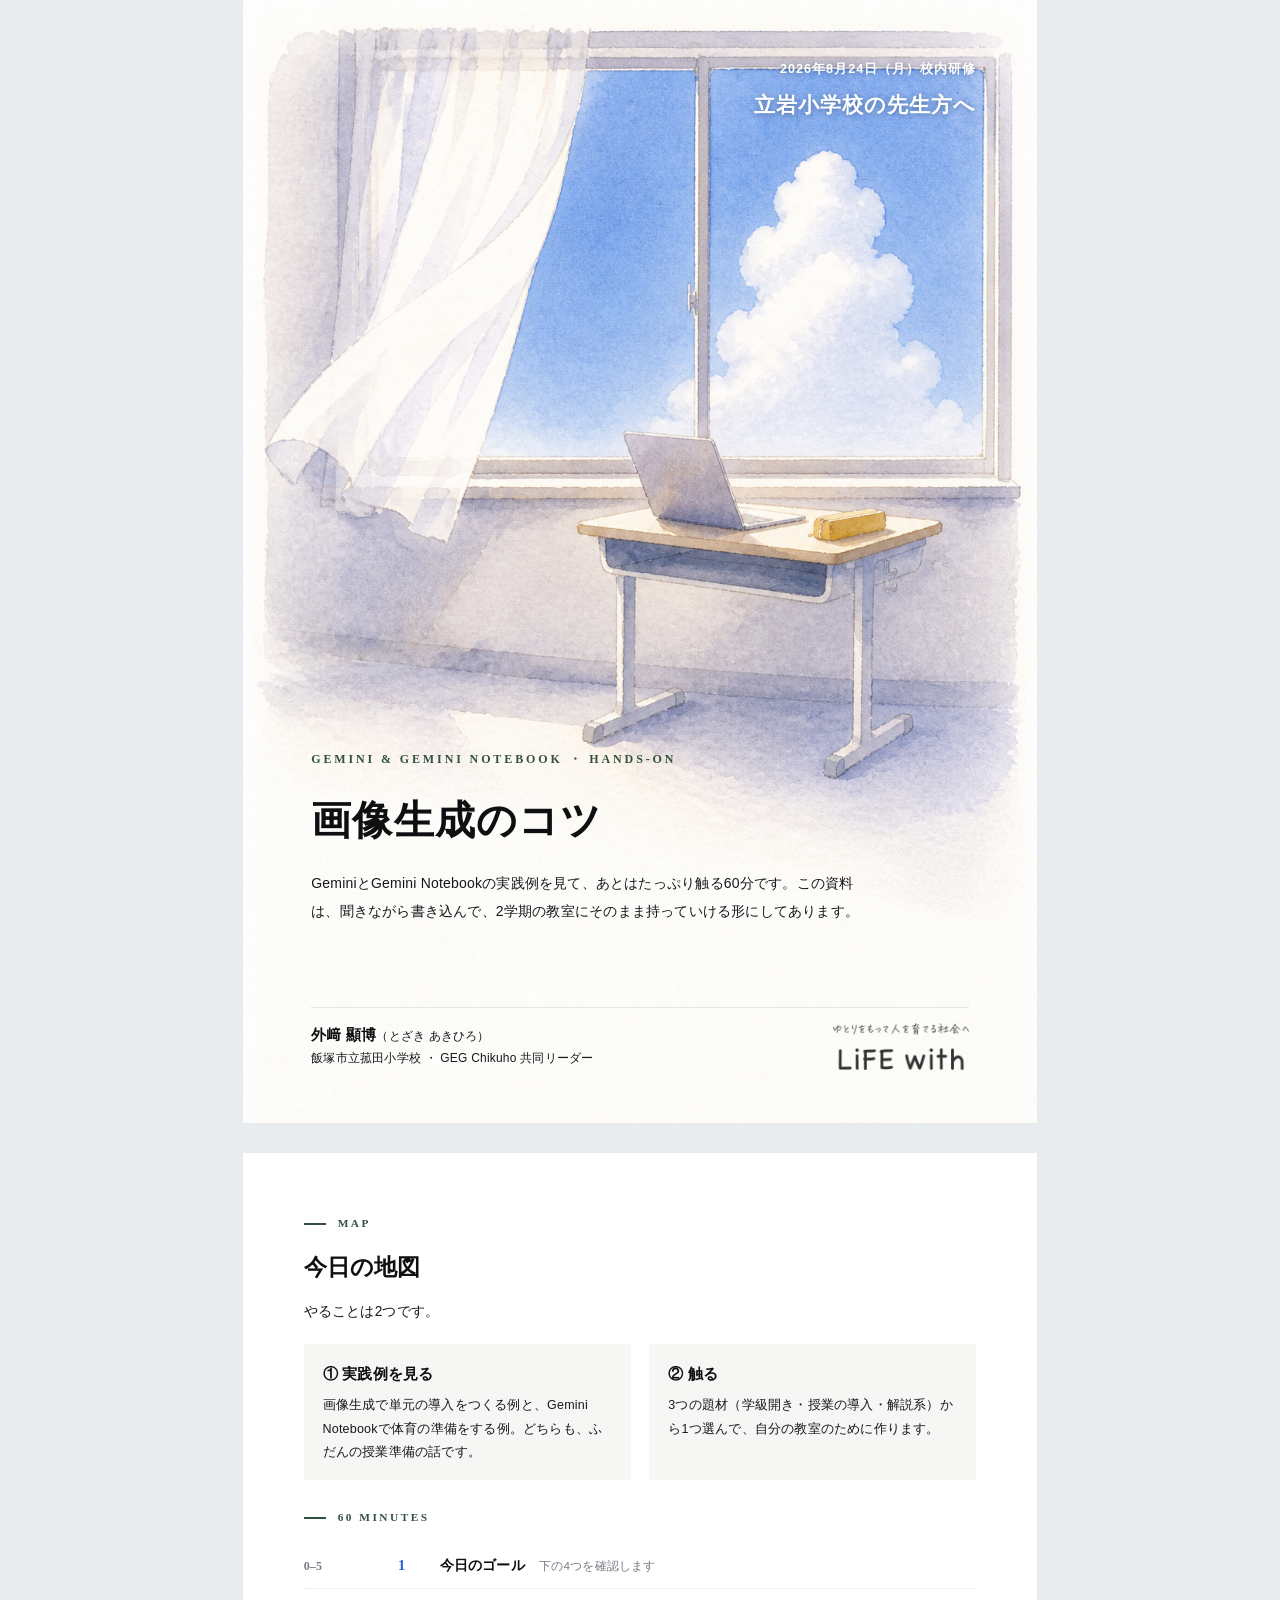
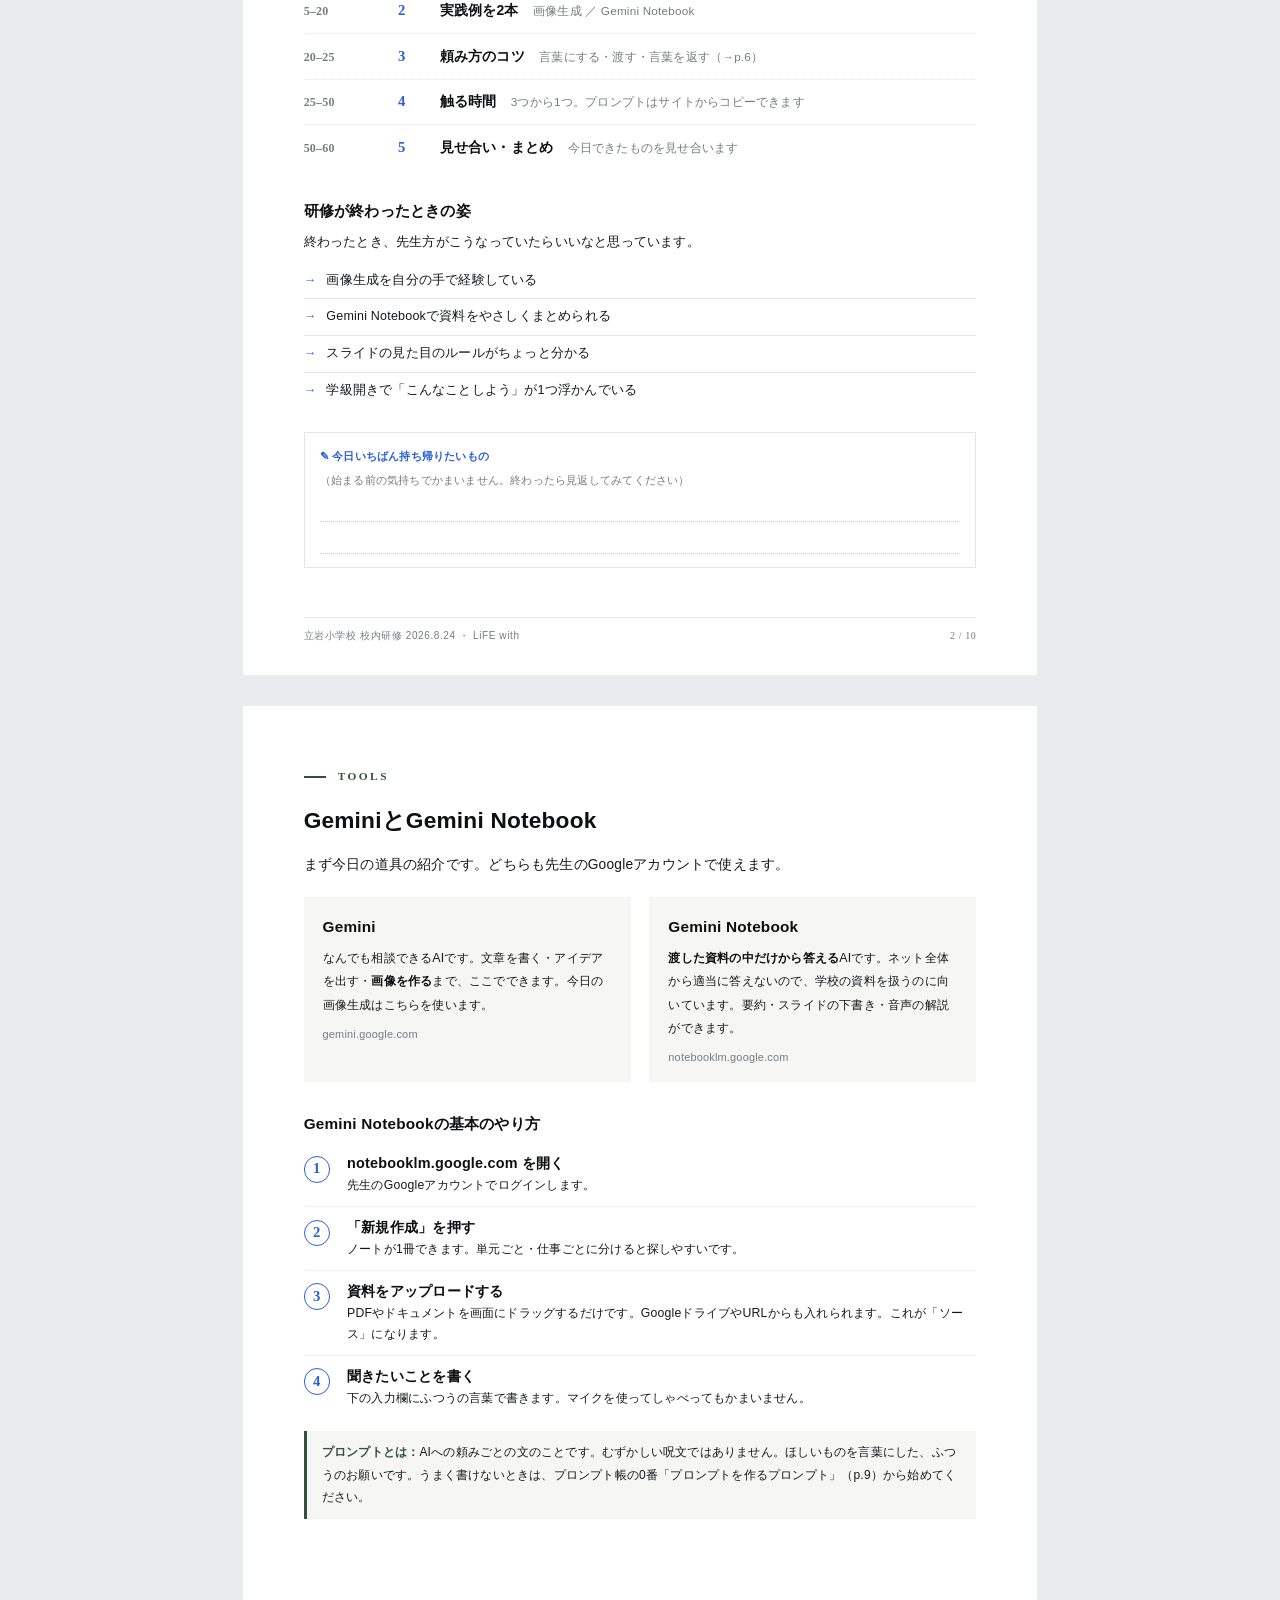
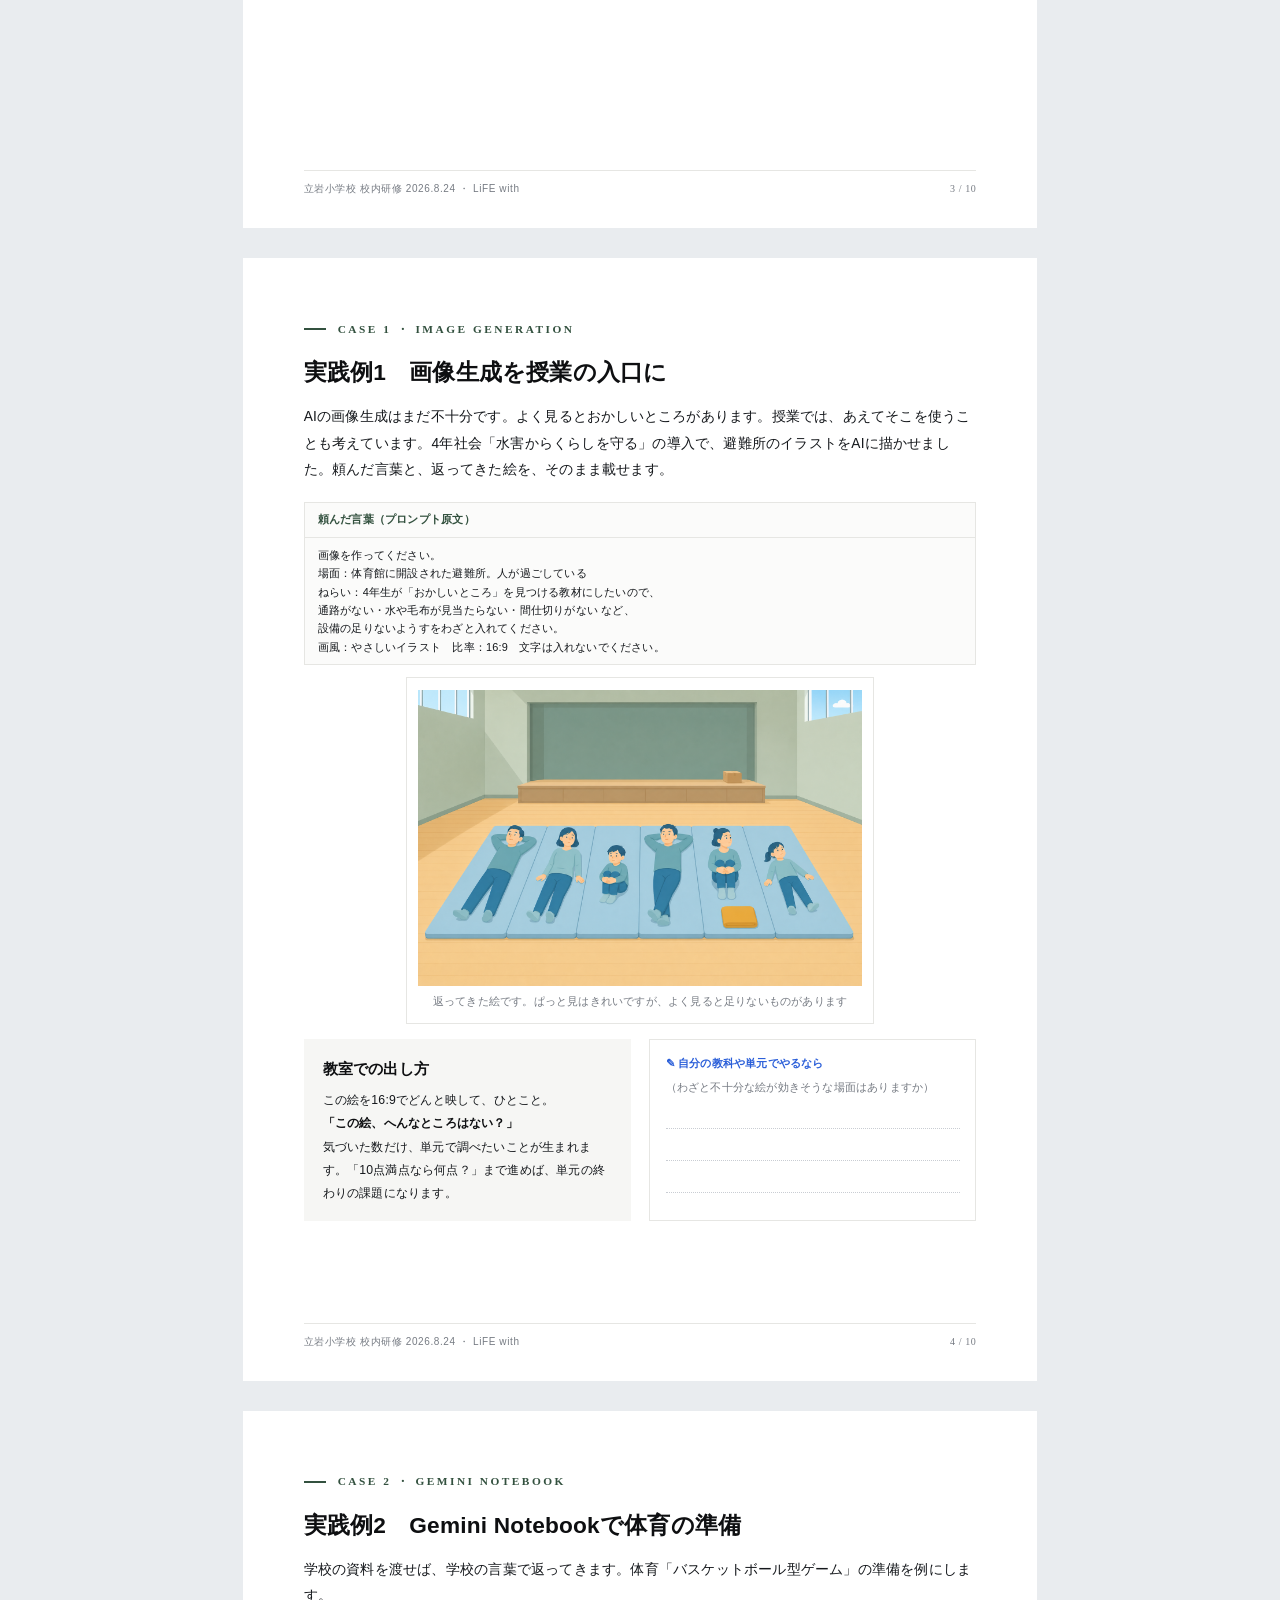
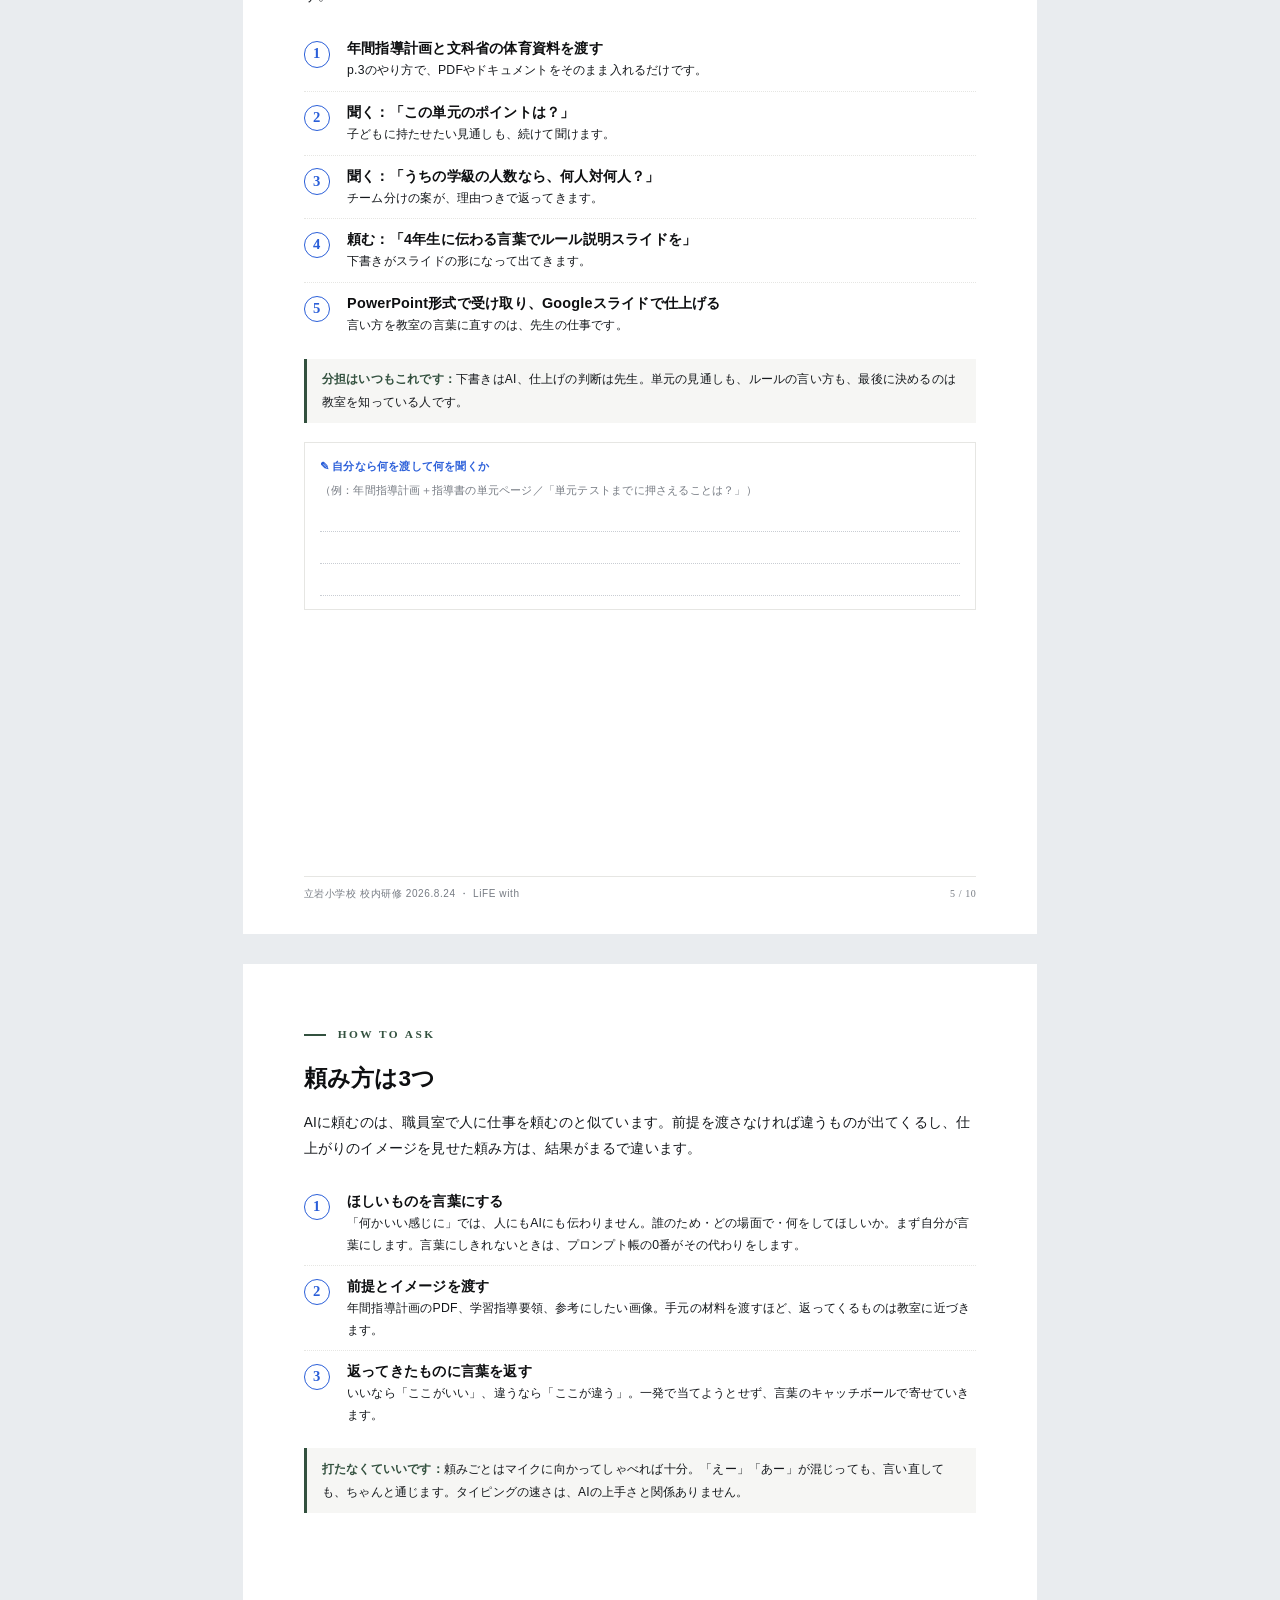
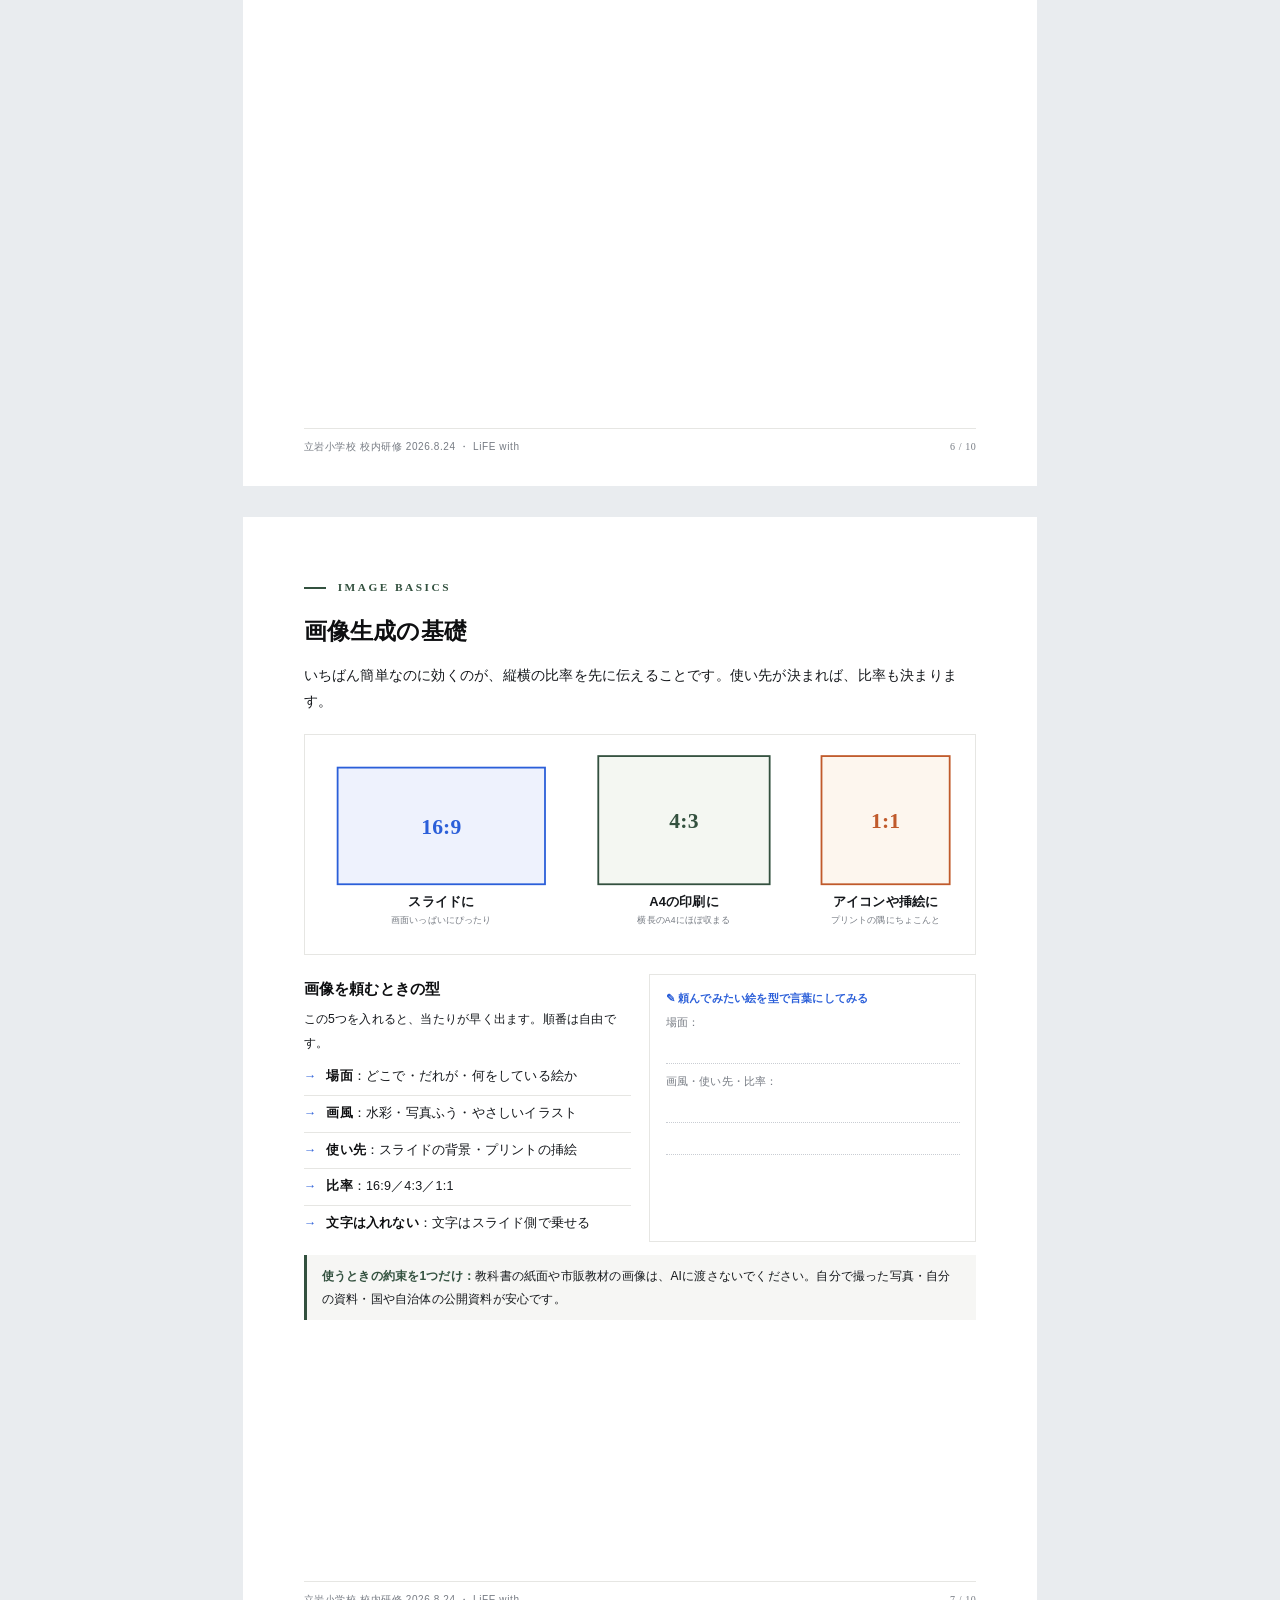
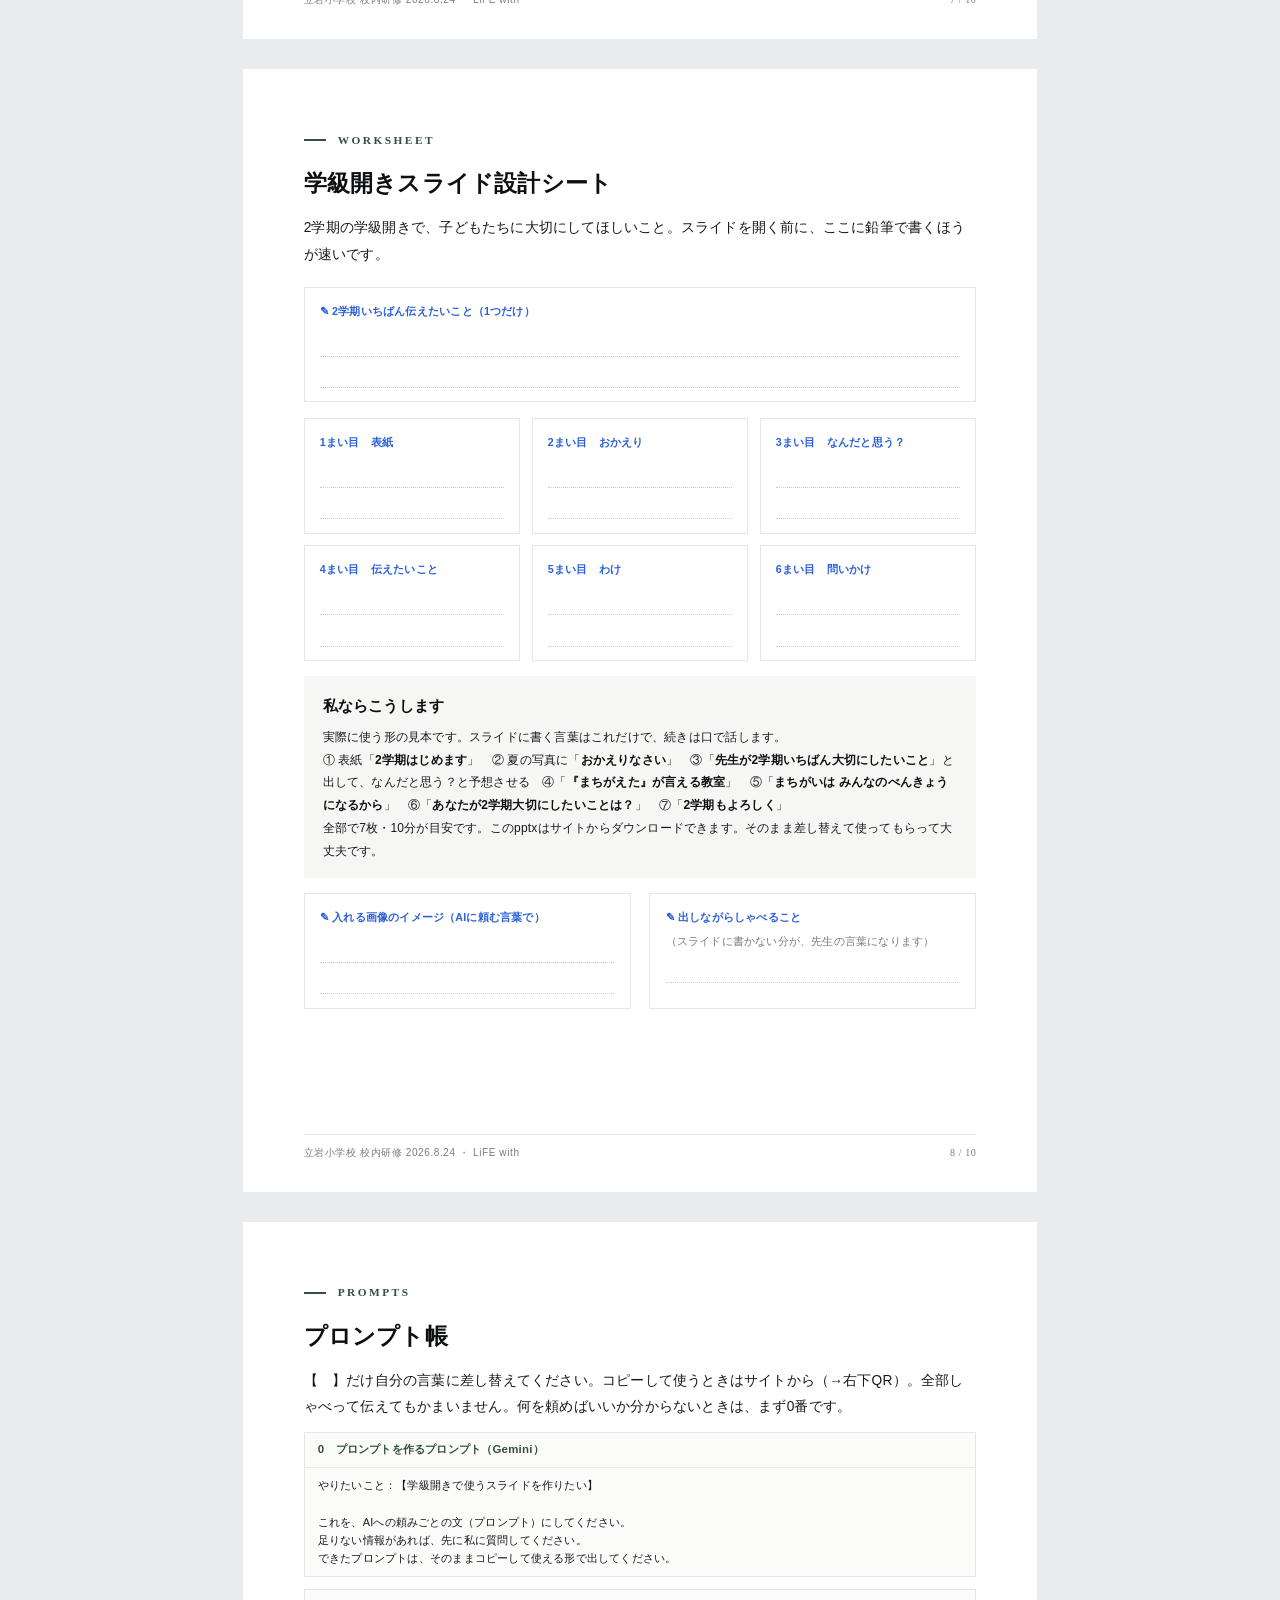
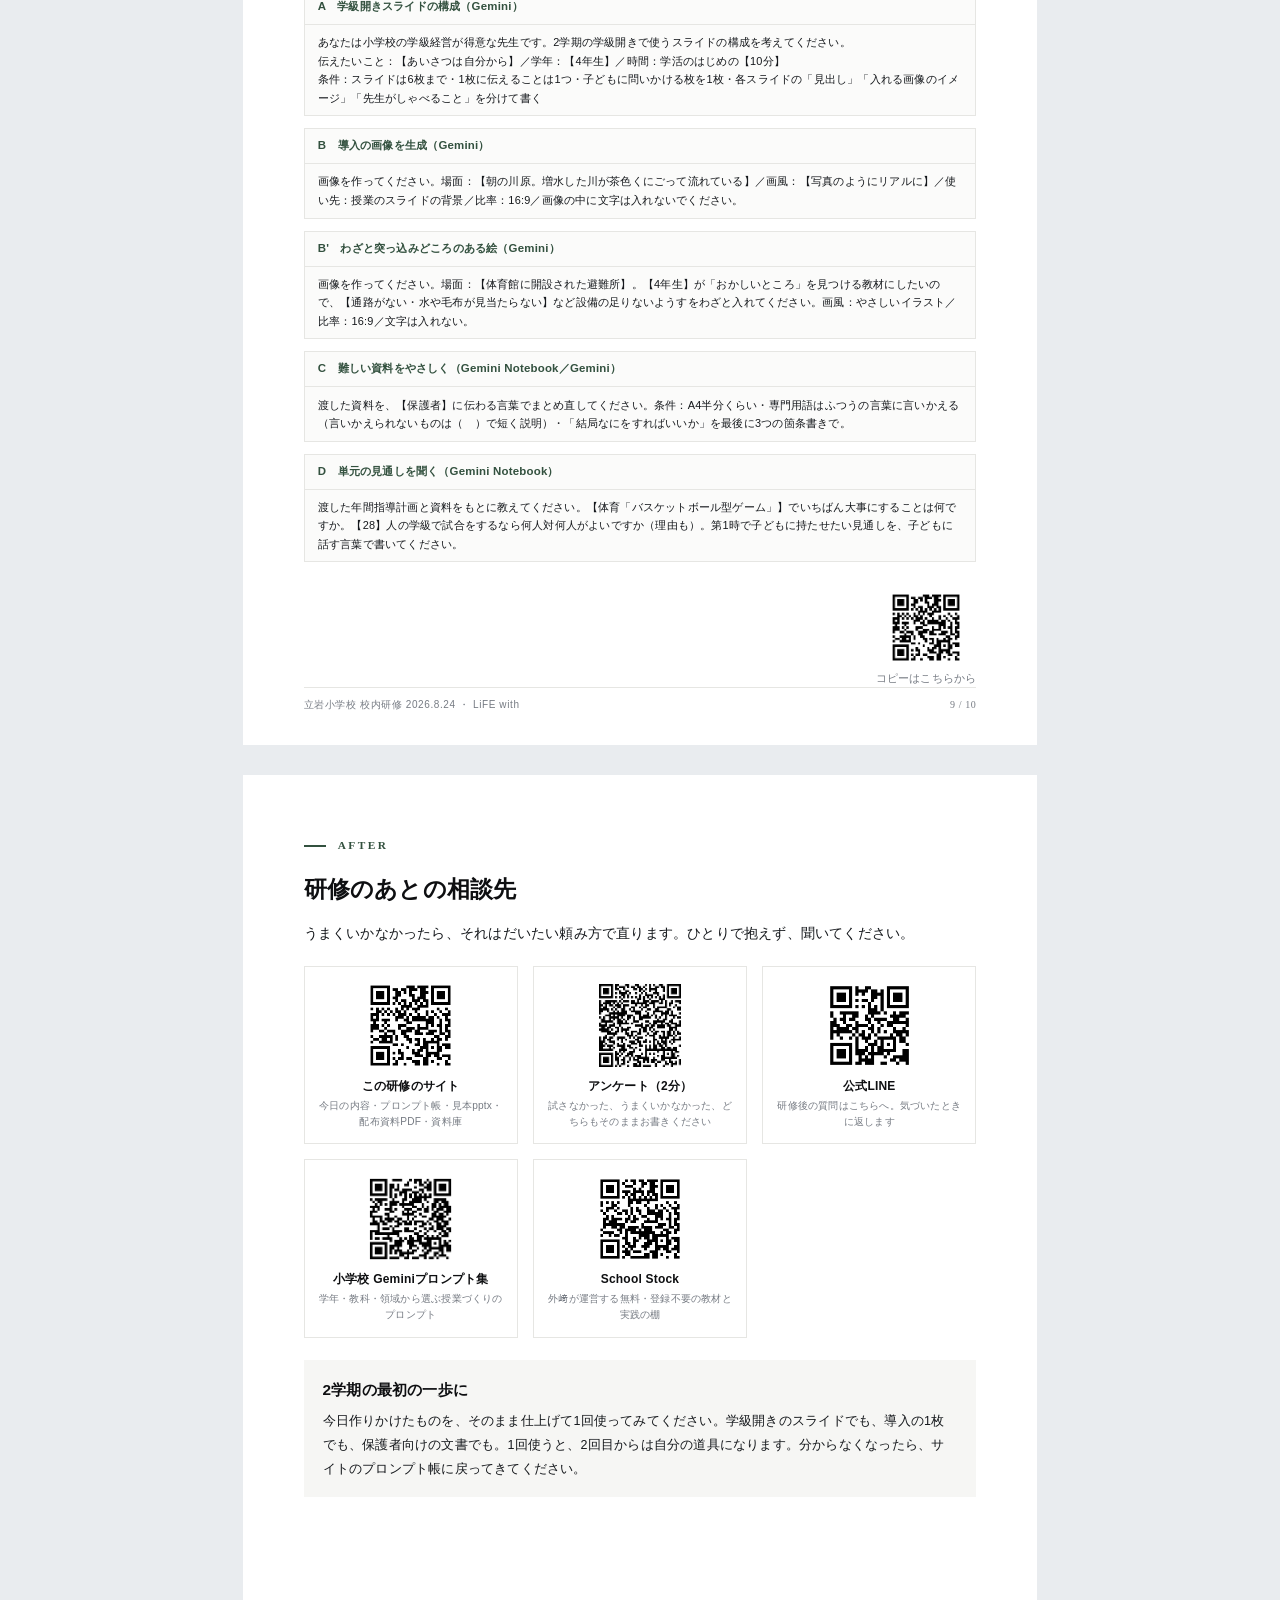
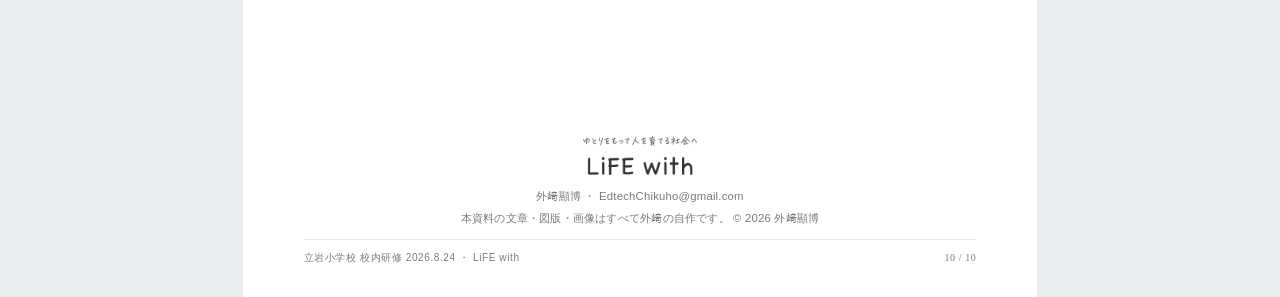
==== commit 25fea76e: "スライドをHTML投映型（高田小の型）で作り直し・LiFE withロゴを左上とハンバーガーメニュー・QRワンタッチ表示・トップに戻る・Geminiを開くボタン・配布資料にロゴ Co-Authored" ====
--- a/handout/index.html
+++ b/handout/index.html
@@ -123,7 +123,7 @@
   </div>
   <div class="issuer">
     <div class="who"><b>外﨑 顯博</b>（とざき あきひろ）<br>飯塚市立菰田小学校 ・ GEG Chikuho 共同リーダー</div>
-    <div class="lw">LiFE with</div>
+    <img src="img/logo.png" alt="LiFE with" style="width:36mm; height:auto">
   </div>
 </div>
 
@@ -425,7 +425,8 @@
   </div>
 
   <div style="position:absolute; left:16mm; right:16mm; bottom:18mm; text-align:center; font-size:8.5pt; color:var(--sub)">
-    外﨑顯博 ／ LiFE with ・ EdtechChikuho@gmail.com<br>
+    <img src="img/logo.png" alt="LiFE with" style="width:30mm; height:auto; margin:0 auto 3mm">
+    外﨑顯博 ・ EdtechChikuho@gmail.com<br>
     本資料の文章・図版・画像はすべて外﨑の自作です。 © 2026 外﨑顯博
   </div>
   <div class="foot"><span>立岩小学校 校内研修 2026.8.24 ・ LiFE with</span><span class="pno">10 / 10</span></div>
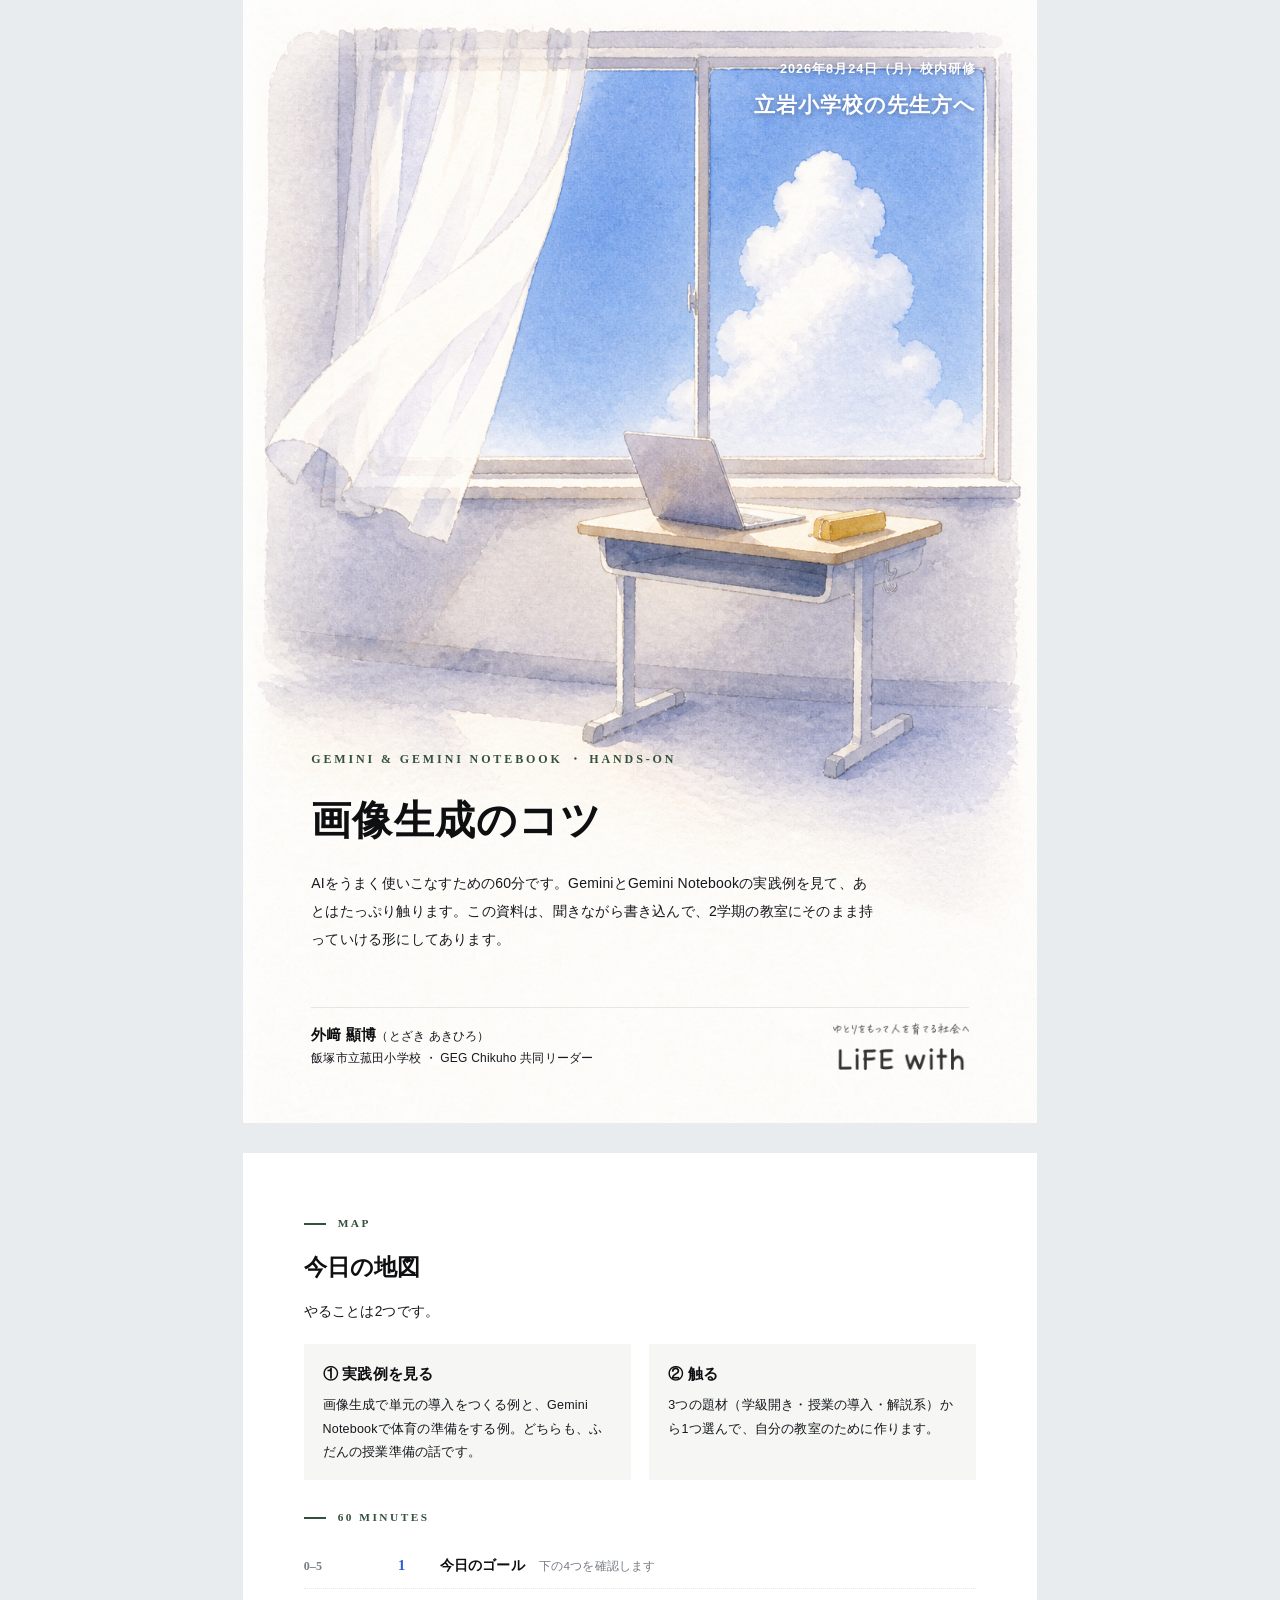
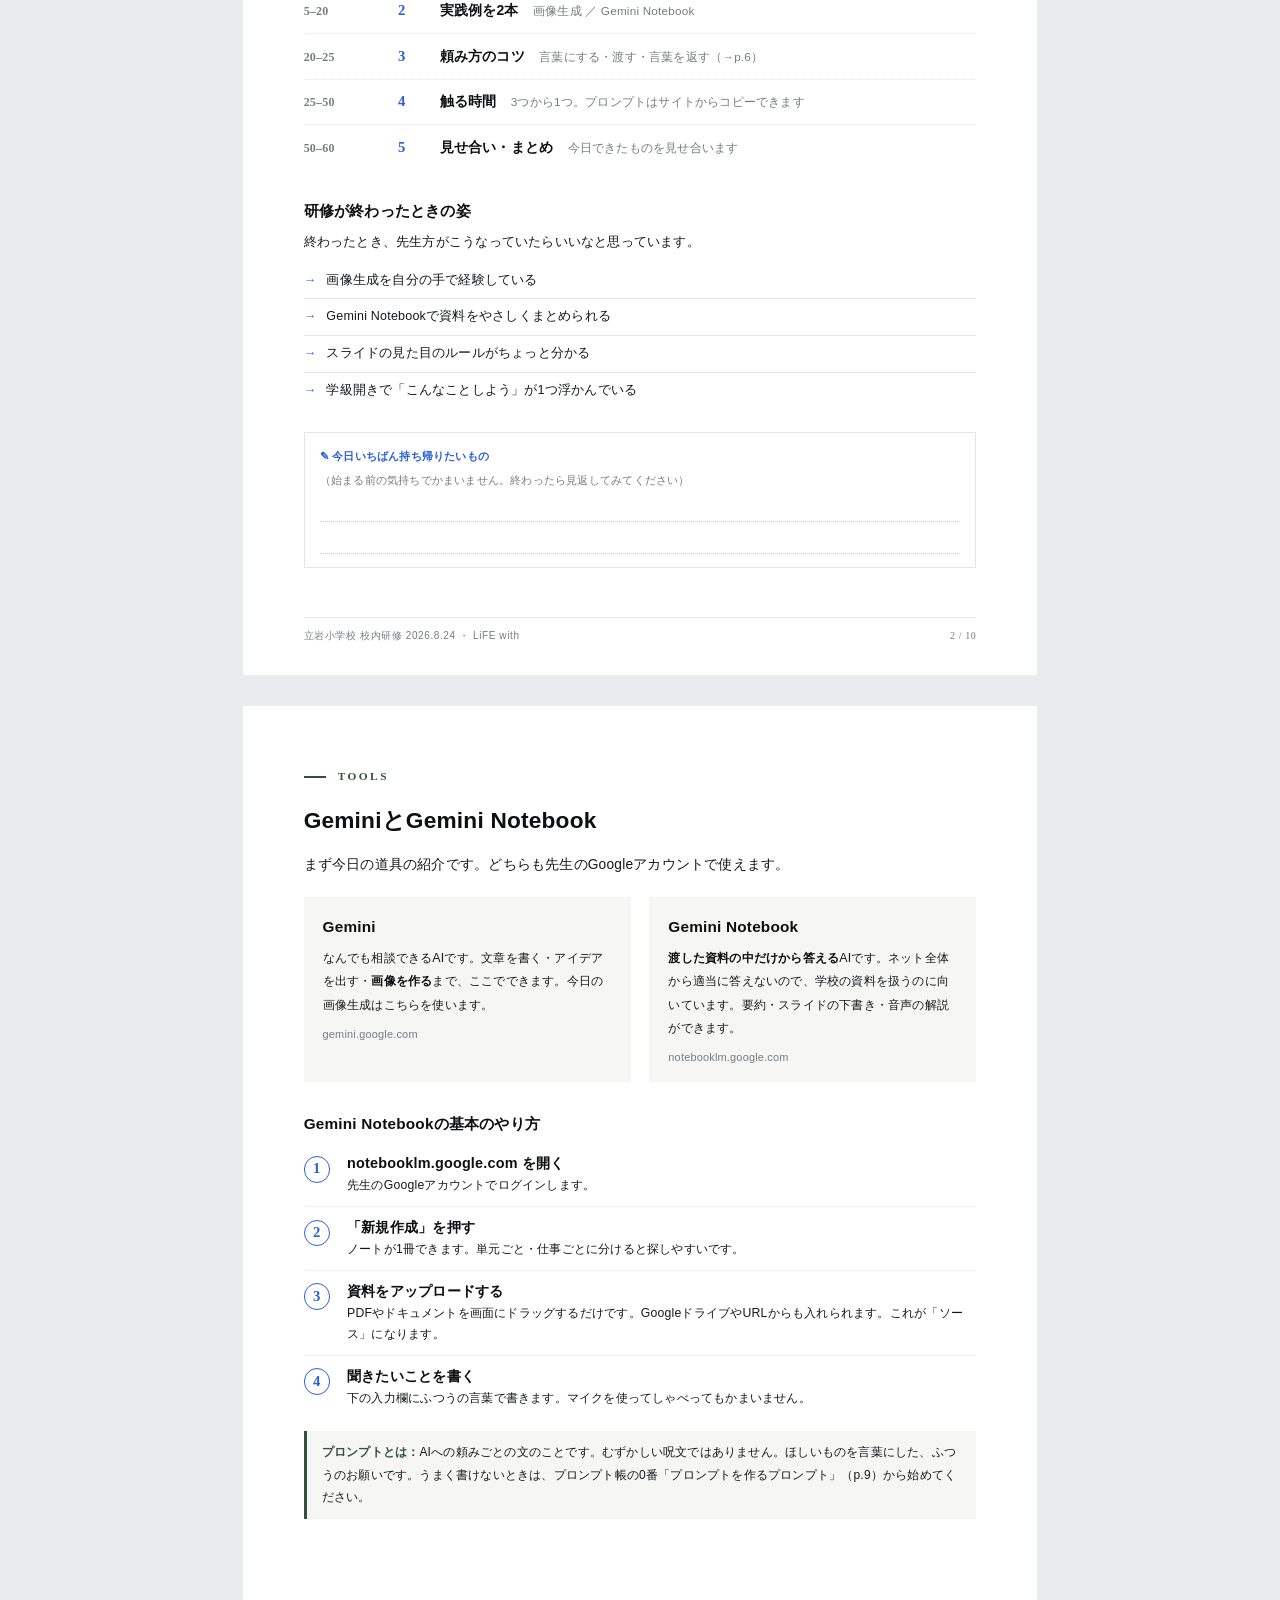
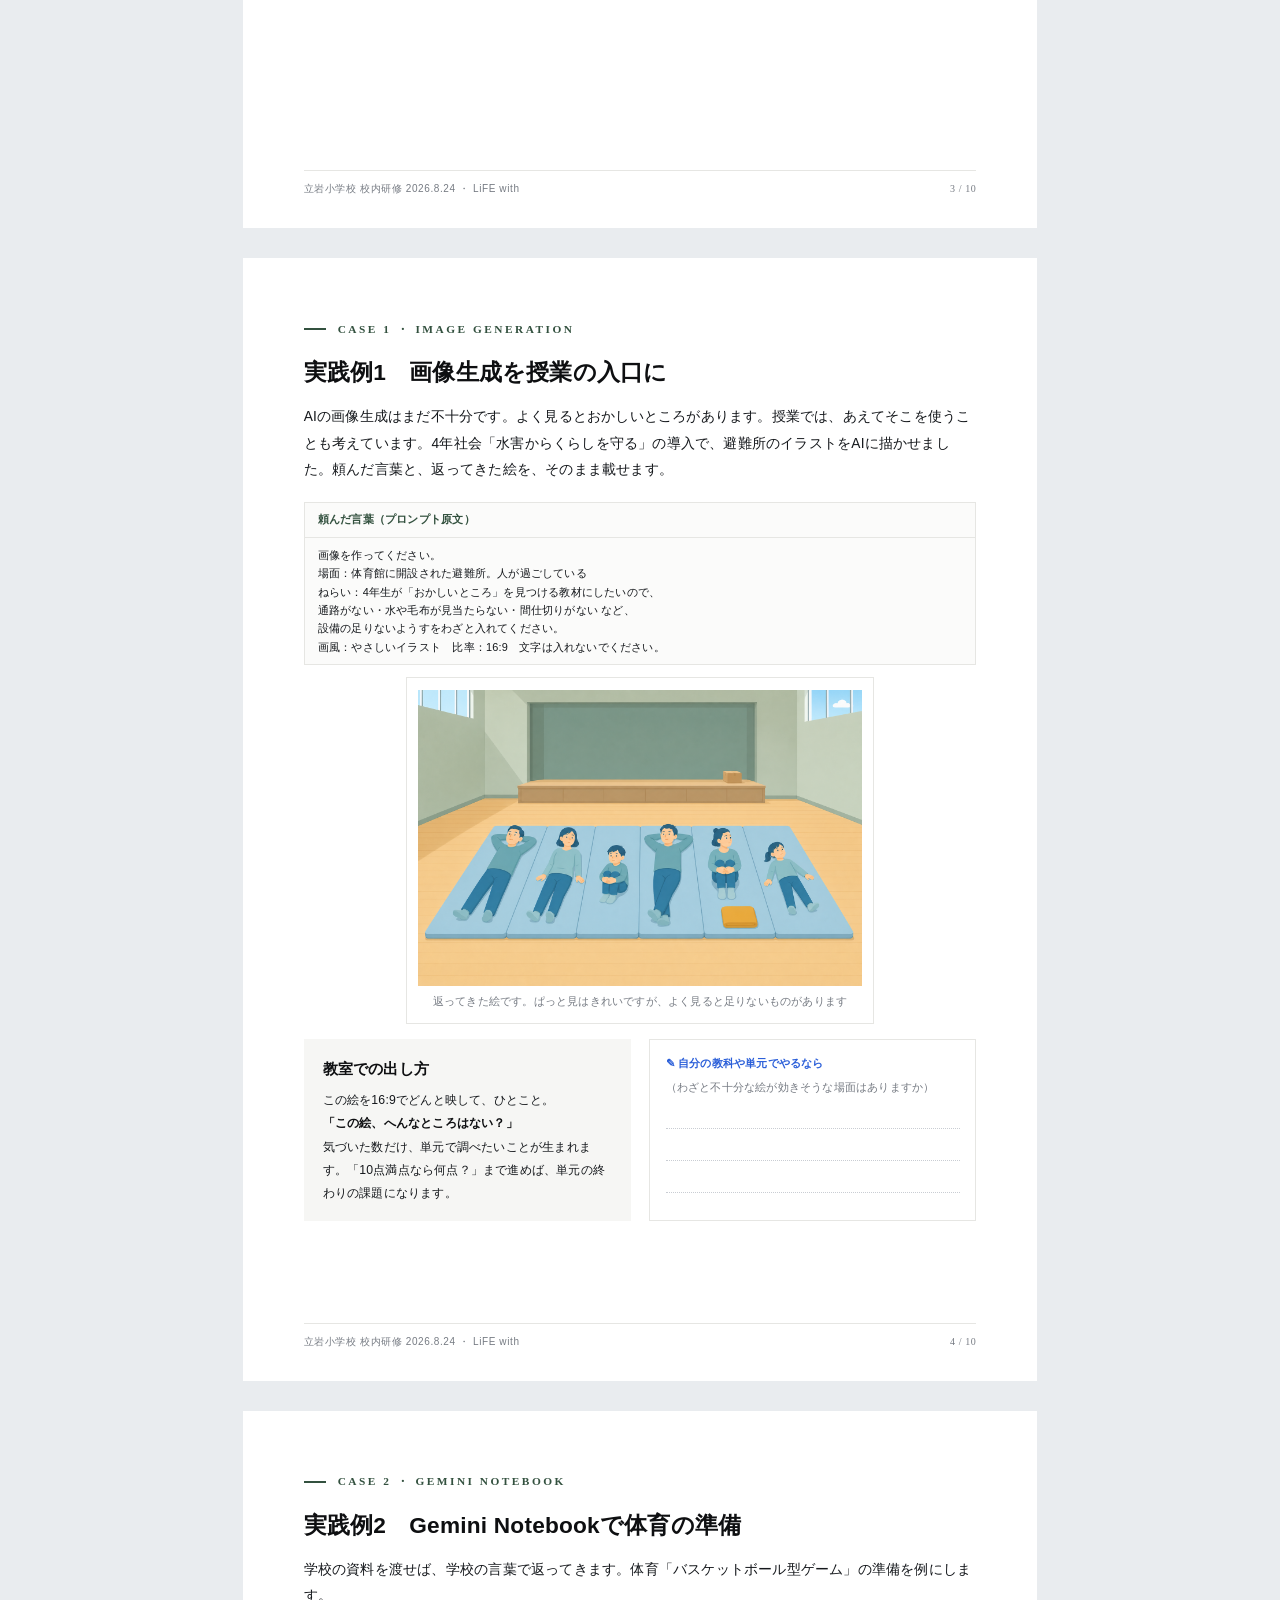
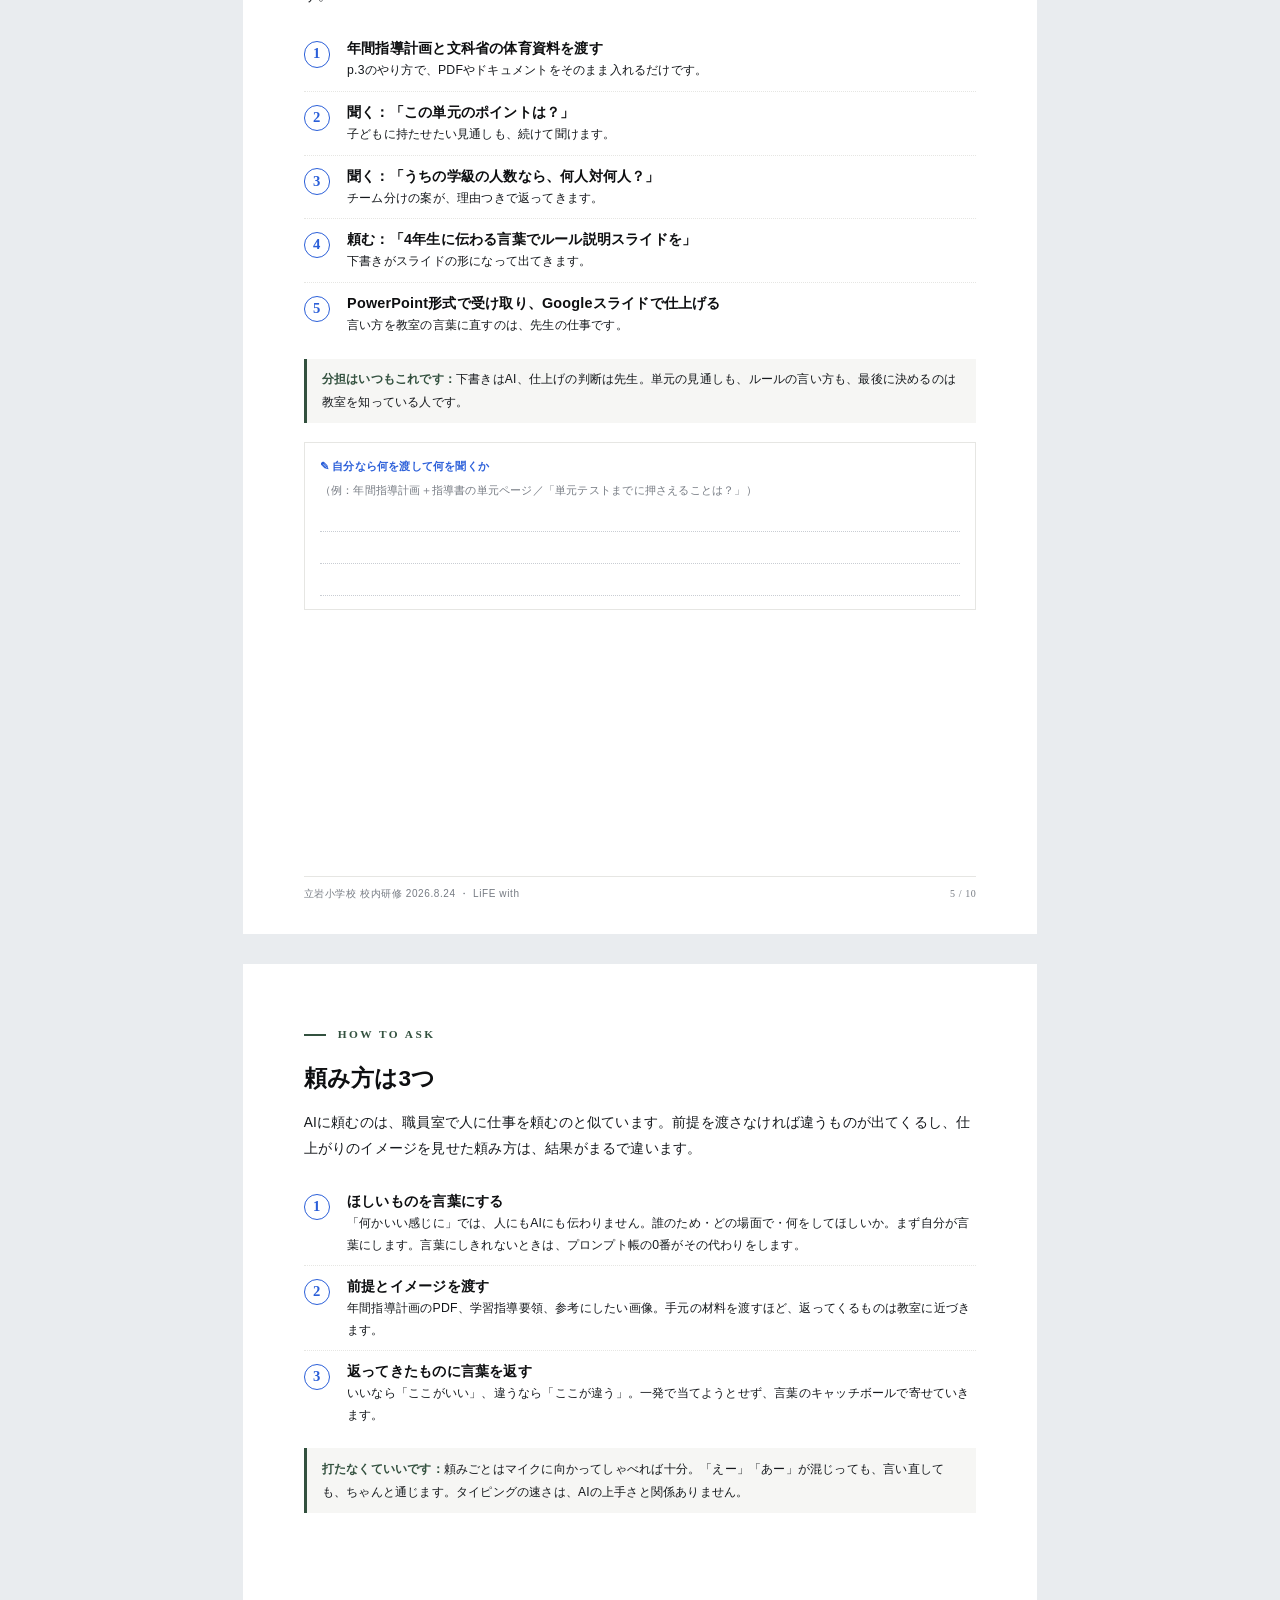
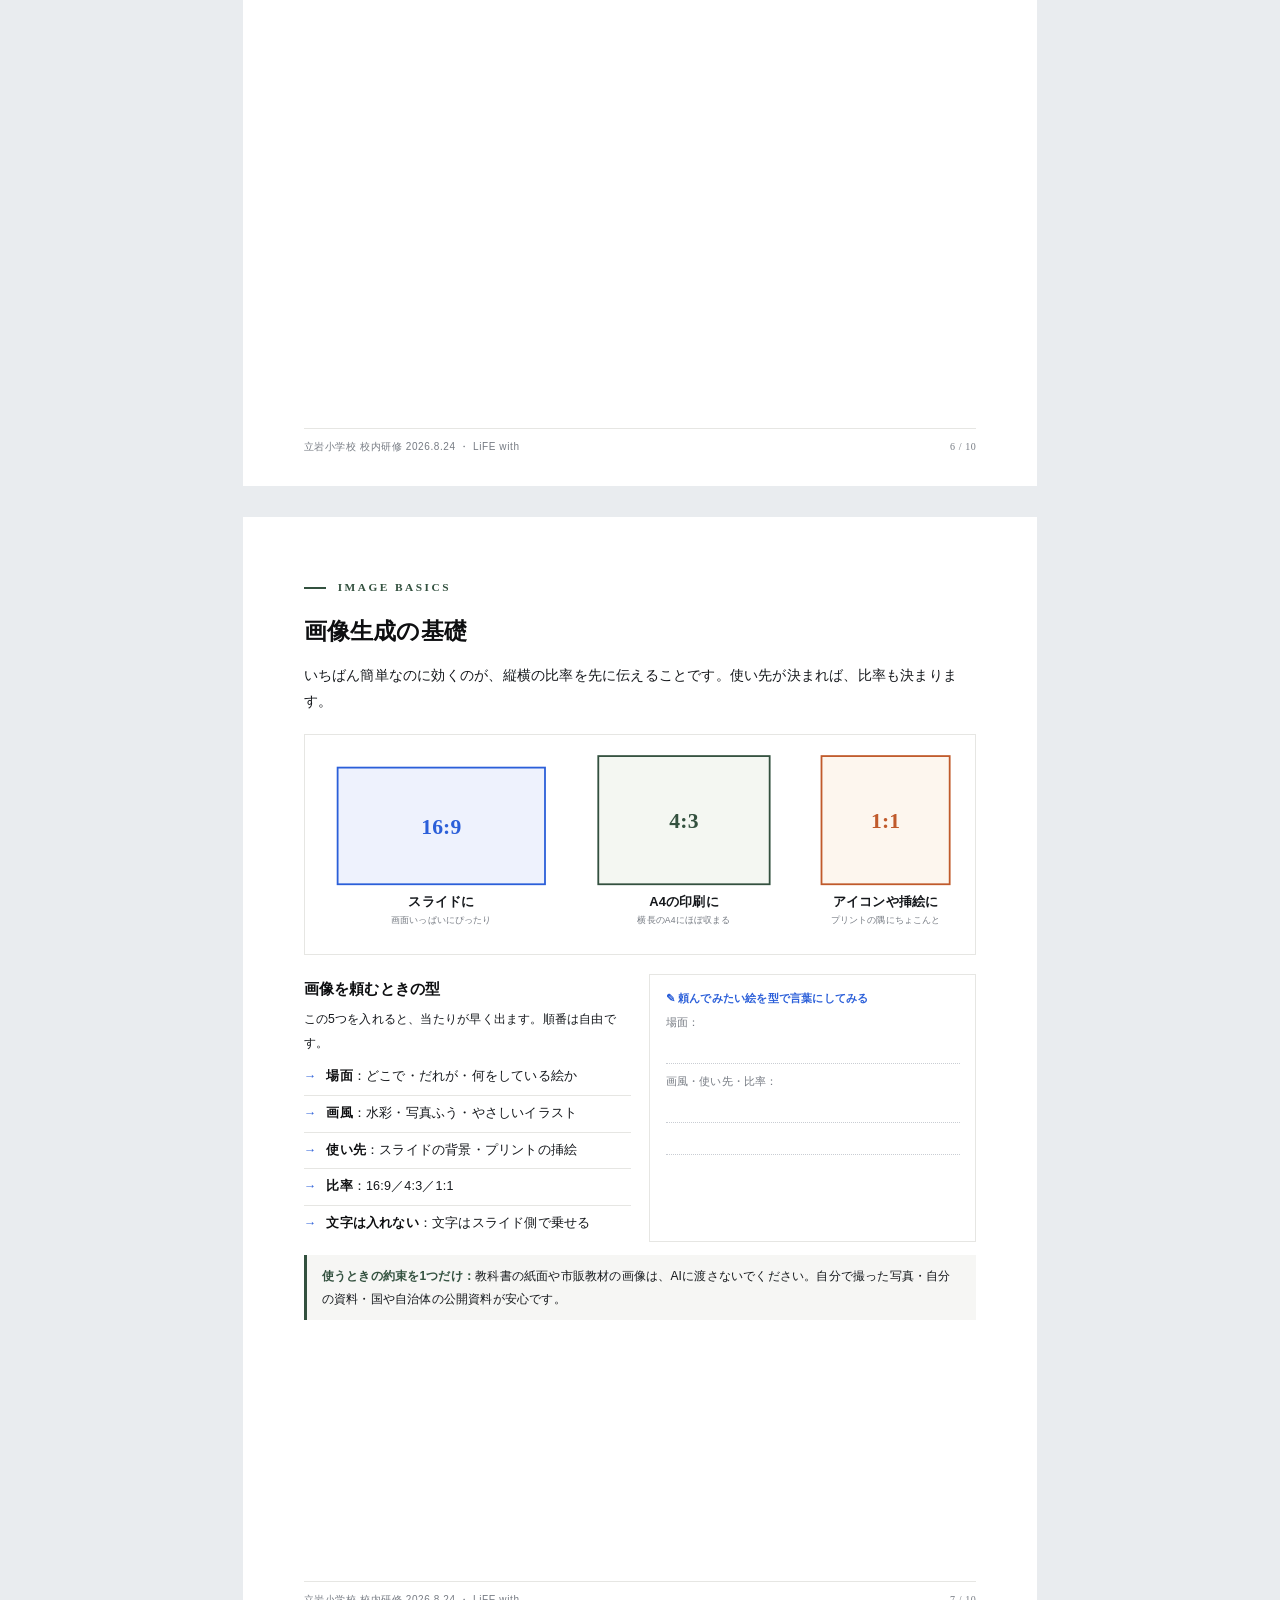
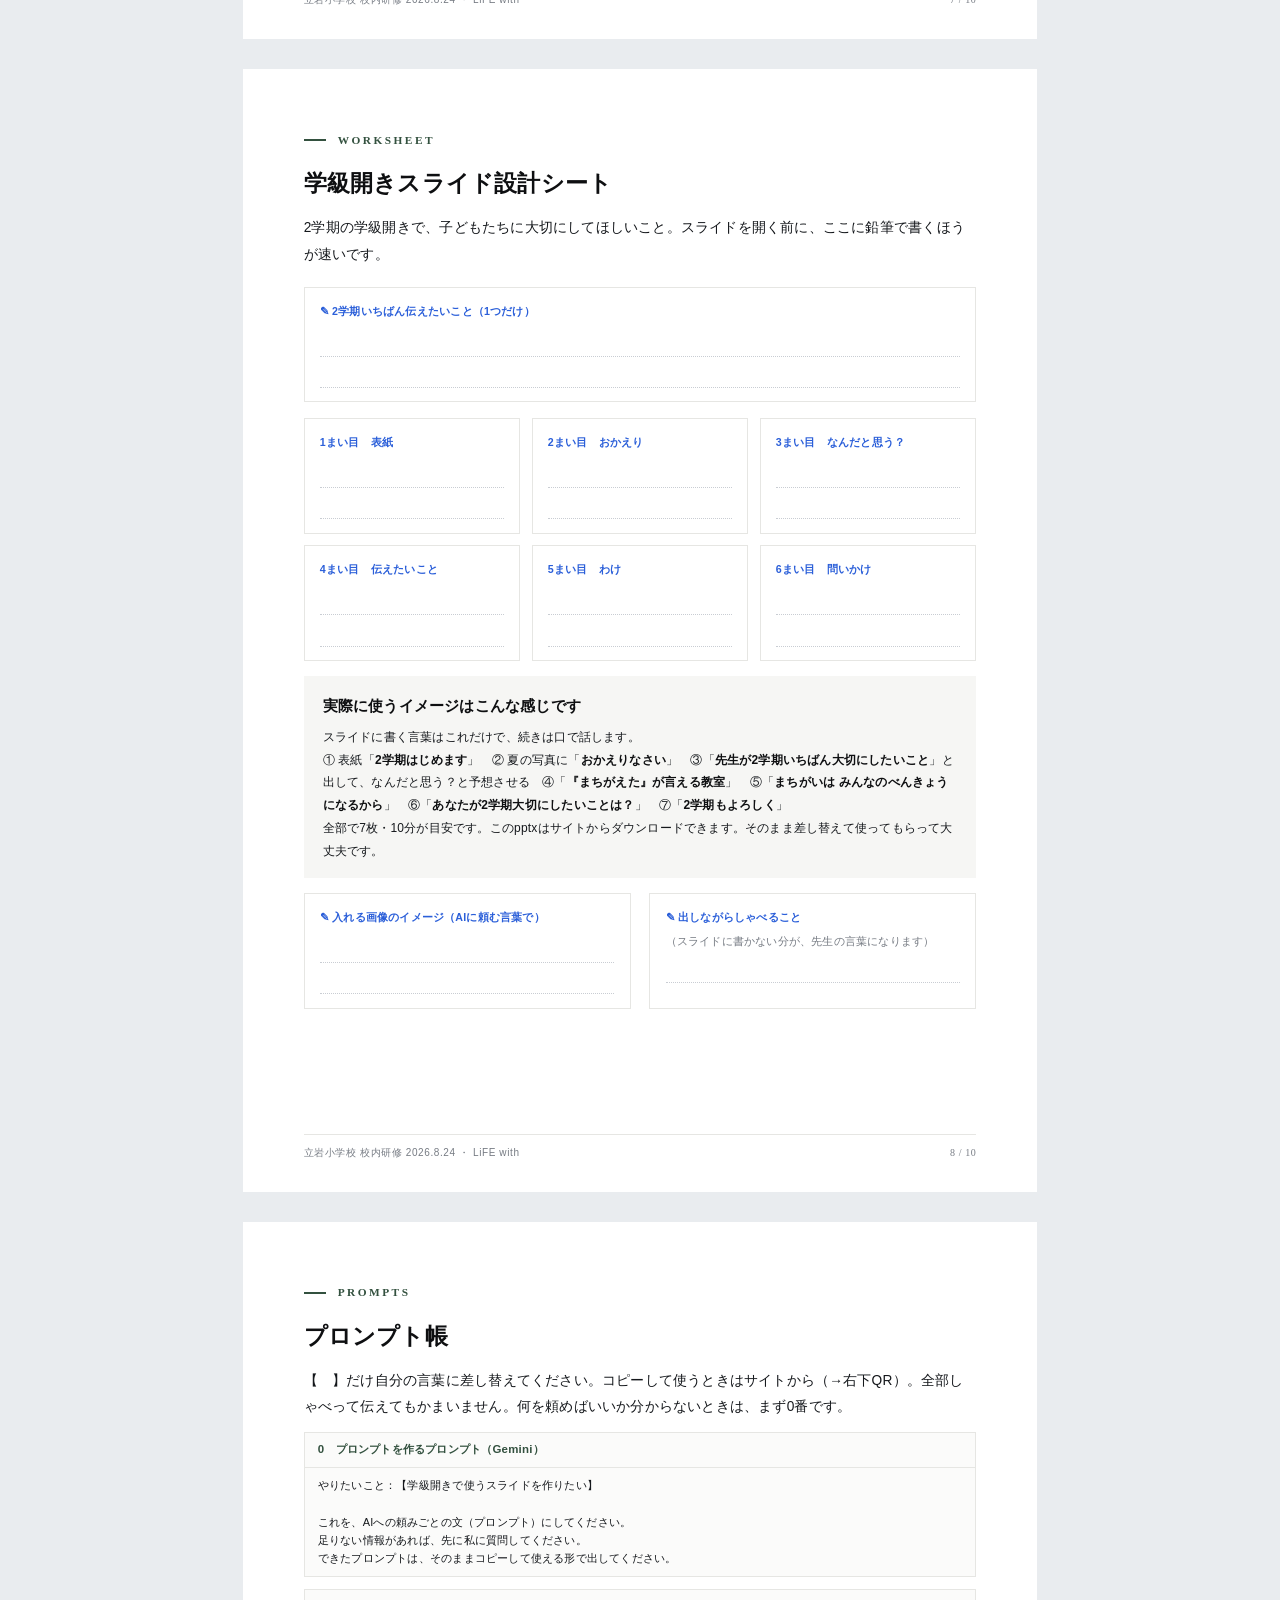
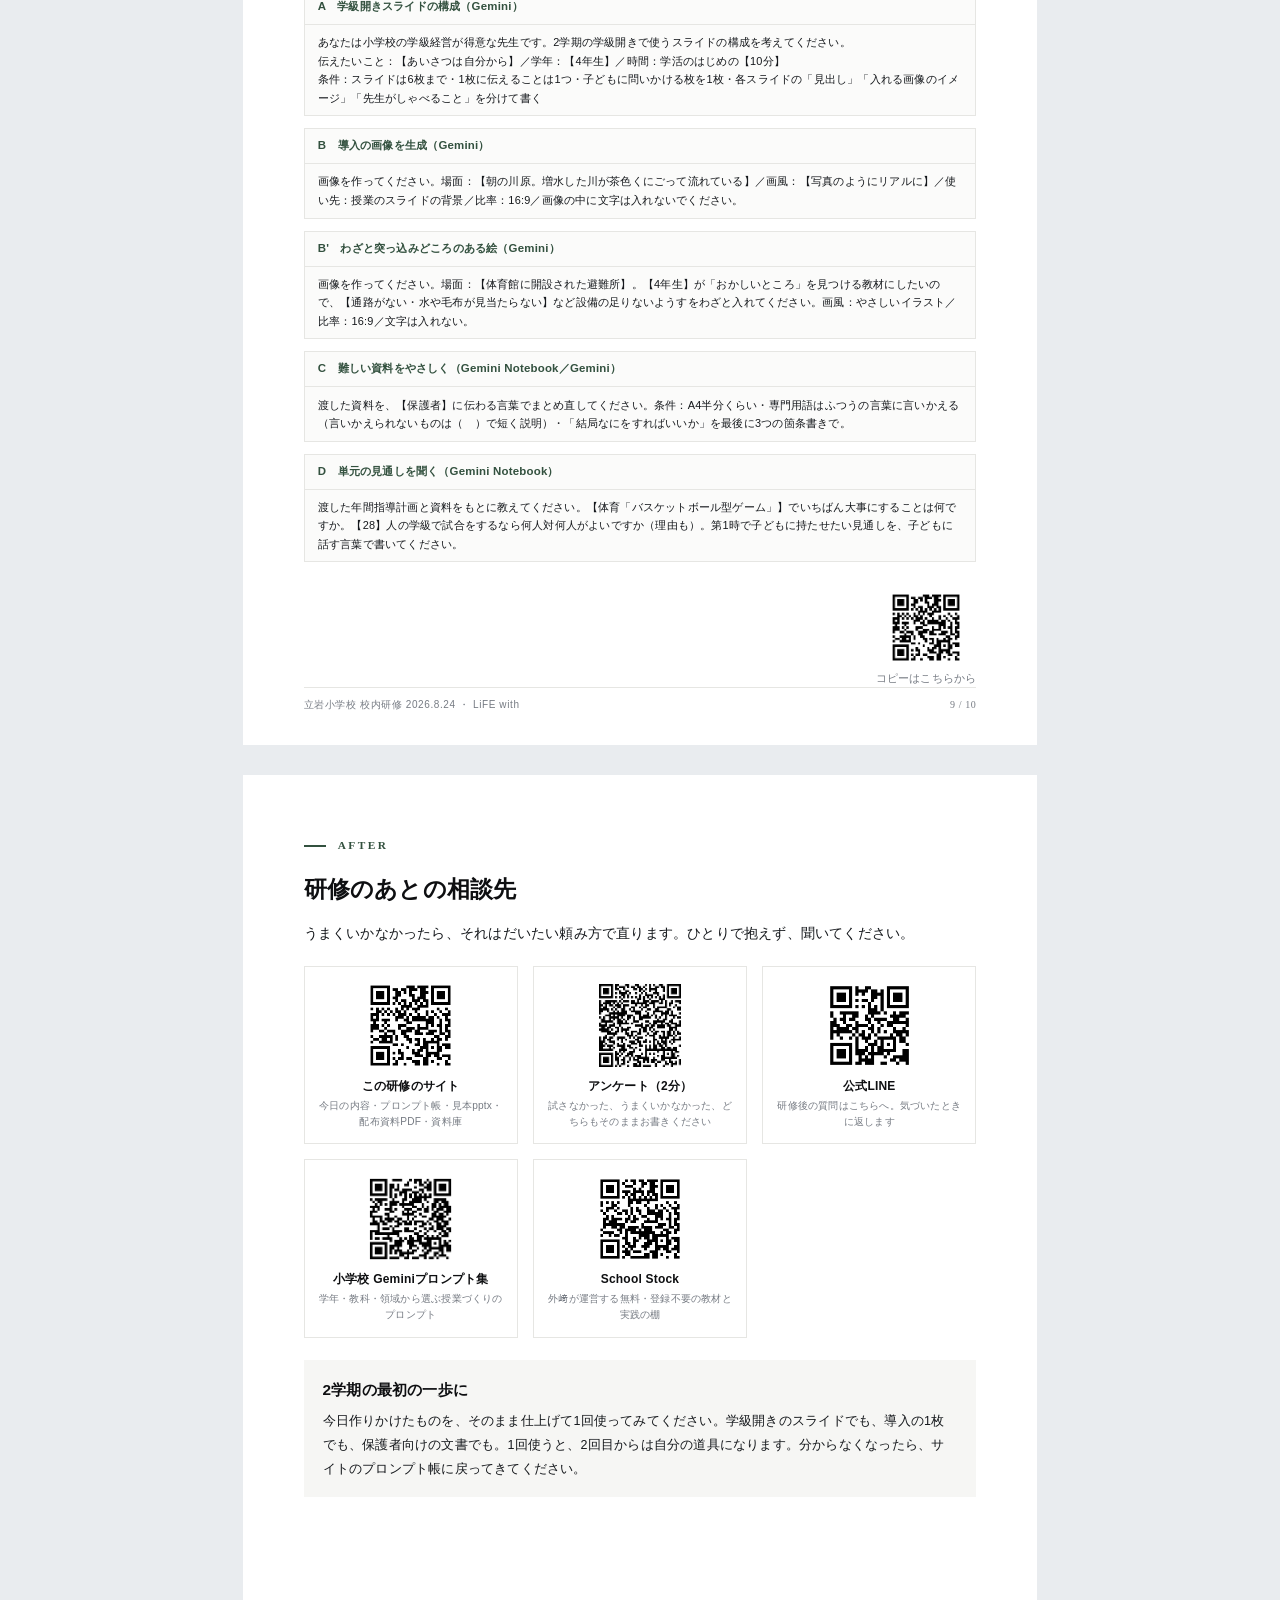
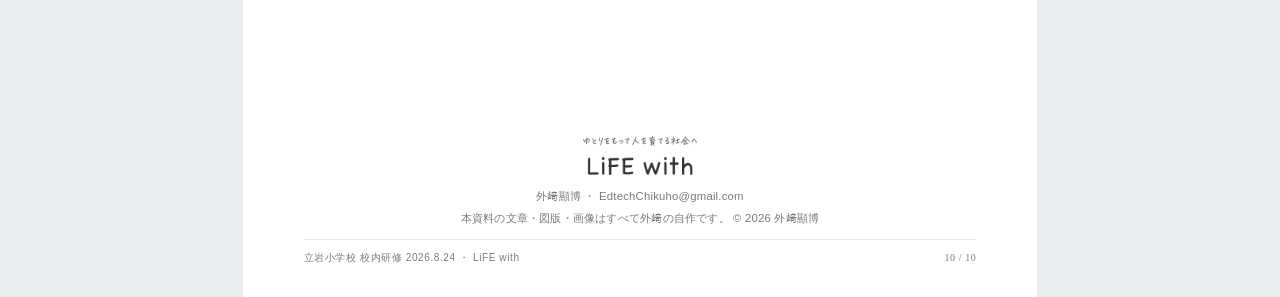
==== commit 62f27c9f: "キャッチを『画像生成のコツ／AIをうまく使いこなすために』へ・スライド1行ルールと余白・一覧とサイトに戻るボタン・スライドづくり案内スライド追加・学級開き見本は『使うイメージ』表記に Co-Autho" ====
--- a/handout/index.html
+++ b/handout/index.html
@@ -119,7 +119,7 @@
   <div class="body">
     <div class="cap">Gemini &amp; Gemini Notebook ・ Hands-on</div>
     <h1>画像生成のコツ</h1>
-    <p class="sub">GeminiとGemini Notebookの実践例を見て、あとはたっぷり触る60分です。この資料は、聞きながら書き込んで、2学期の教室にそのまま持っていける形にしてあります。</p>
+    <p class="sub">AIをうまく使いこなすための60分です。GeminiとGemini Notebookの実践例を見て、あとはたっぷり触ります。この資料は、聞きながら書き込んで、2学期の教室にそのまま持っていける形にしてあります。</p>
   </div>
   <div class="issuer">
     <div class="who"><b>外﨑 顯博</b>（とざき あきひろ）<br>飯塚市立菰田小学校 ・ GEG Chikuho 共同リーダー</div>
@@ -344,8 +344,8 @@
   </div>
 
   <div class="card" style="margin-top:4mm">
-    <h3>私ならこうします</h3>
-    <p style="font-size:9pt; line-height:1.9">実際に使う形の見本です。スライドに書く言葉はこれだけで、続きは口で話します。<br>
+    <h3>実際に使うイメージはこんな感じです</h3>
+    <p style="font-size:9pt; line-height:1.9">スライドに書く言葉はこれだけで、続きは口で話します。<br>
     ① 表紙「<strong>2学期はじめます</strong>」　② 夏の写真に「<strong>おかえりなさい</strong>」　③「<strong>先生が2学期いちばん大切にしたいこと</strong>」と出して、なんだと思う？と予想させる　④「<strong>『まちがえた』が言える教室</strong>」　⑤「<strong>まちがいは みんなのべんきょうになるから</strong>」　⑥「<strong>あなたが2学期大切にしたいことは？</strong>」　⑦「<strong>2学期もよろしく</strong>」<br>
     全部で7枚・10分が目安です。このpptxはサイトからダウンロードできます。そのまま差し替えて使ってもらって大丈夫です。</p>
   </div>
